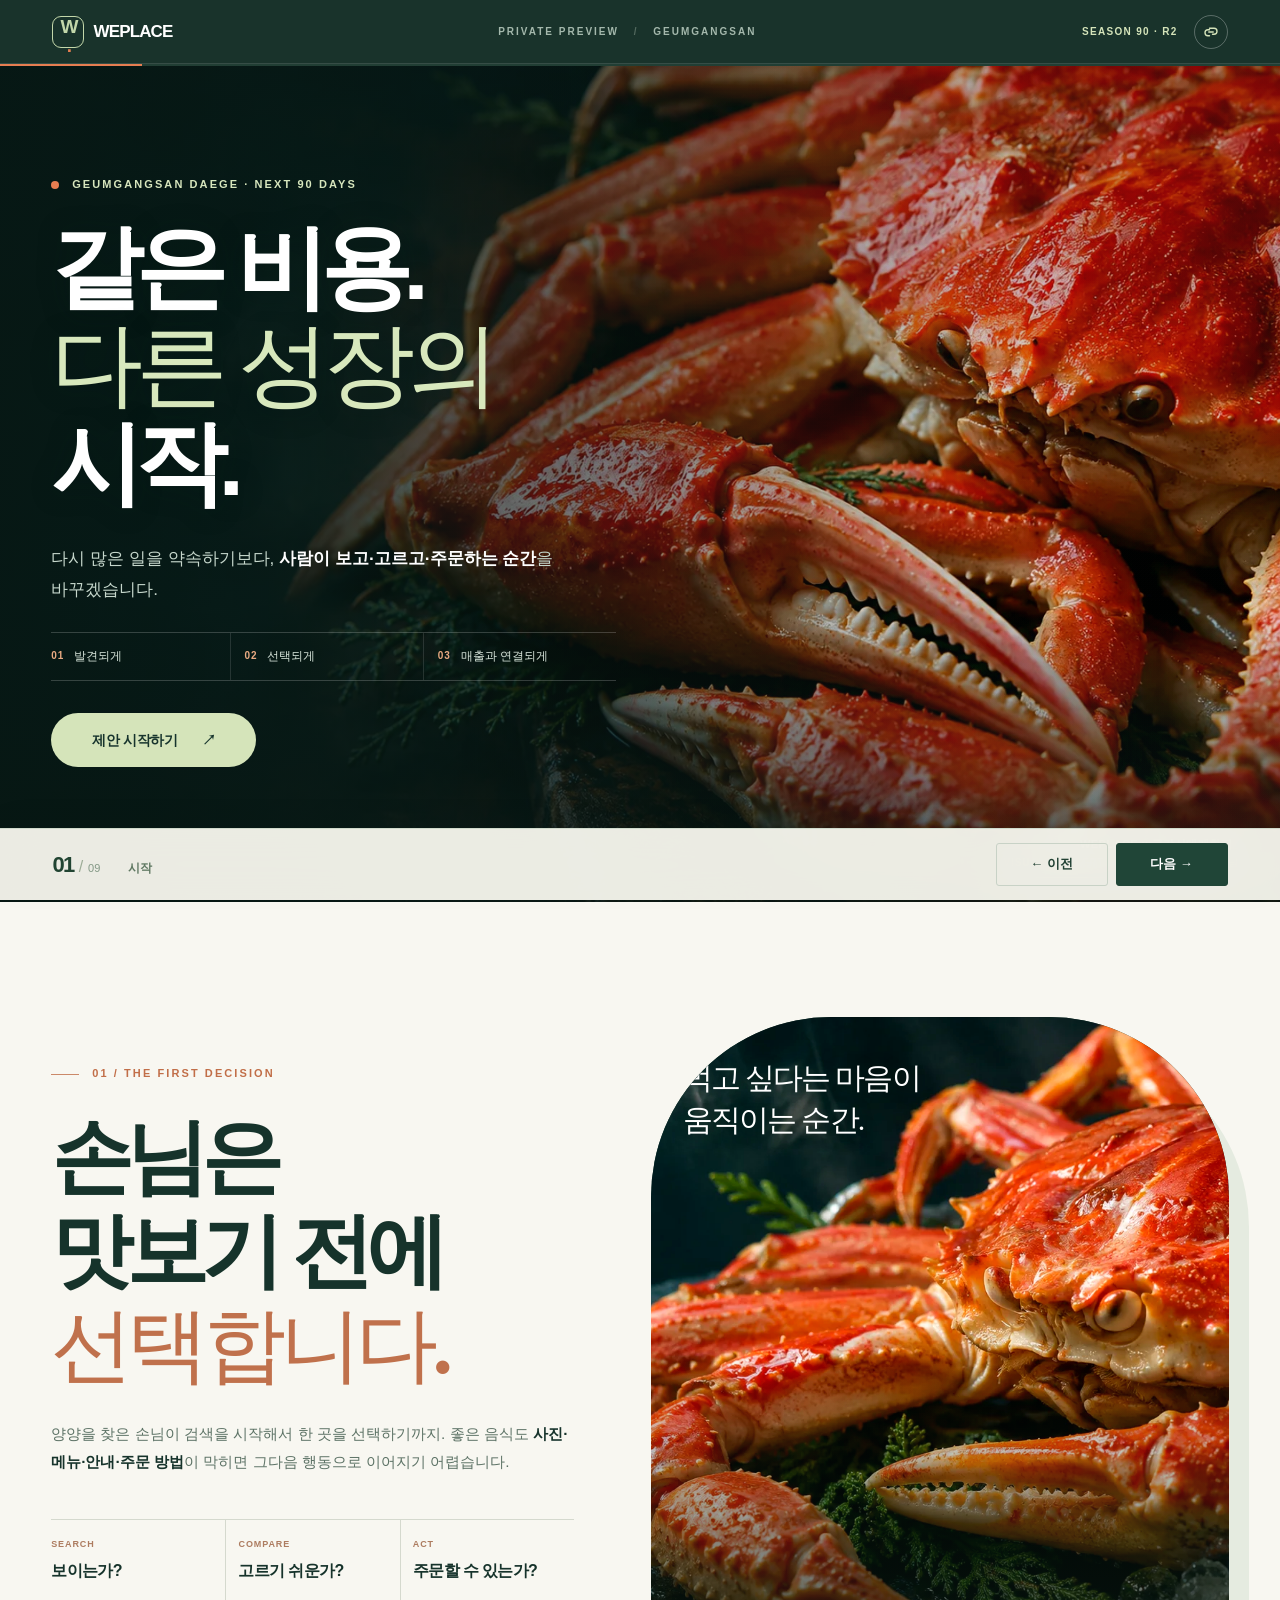
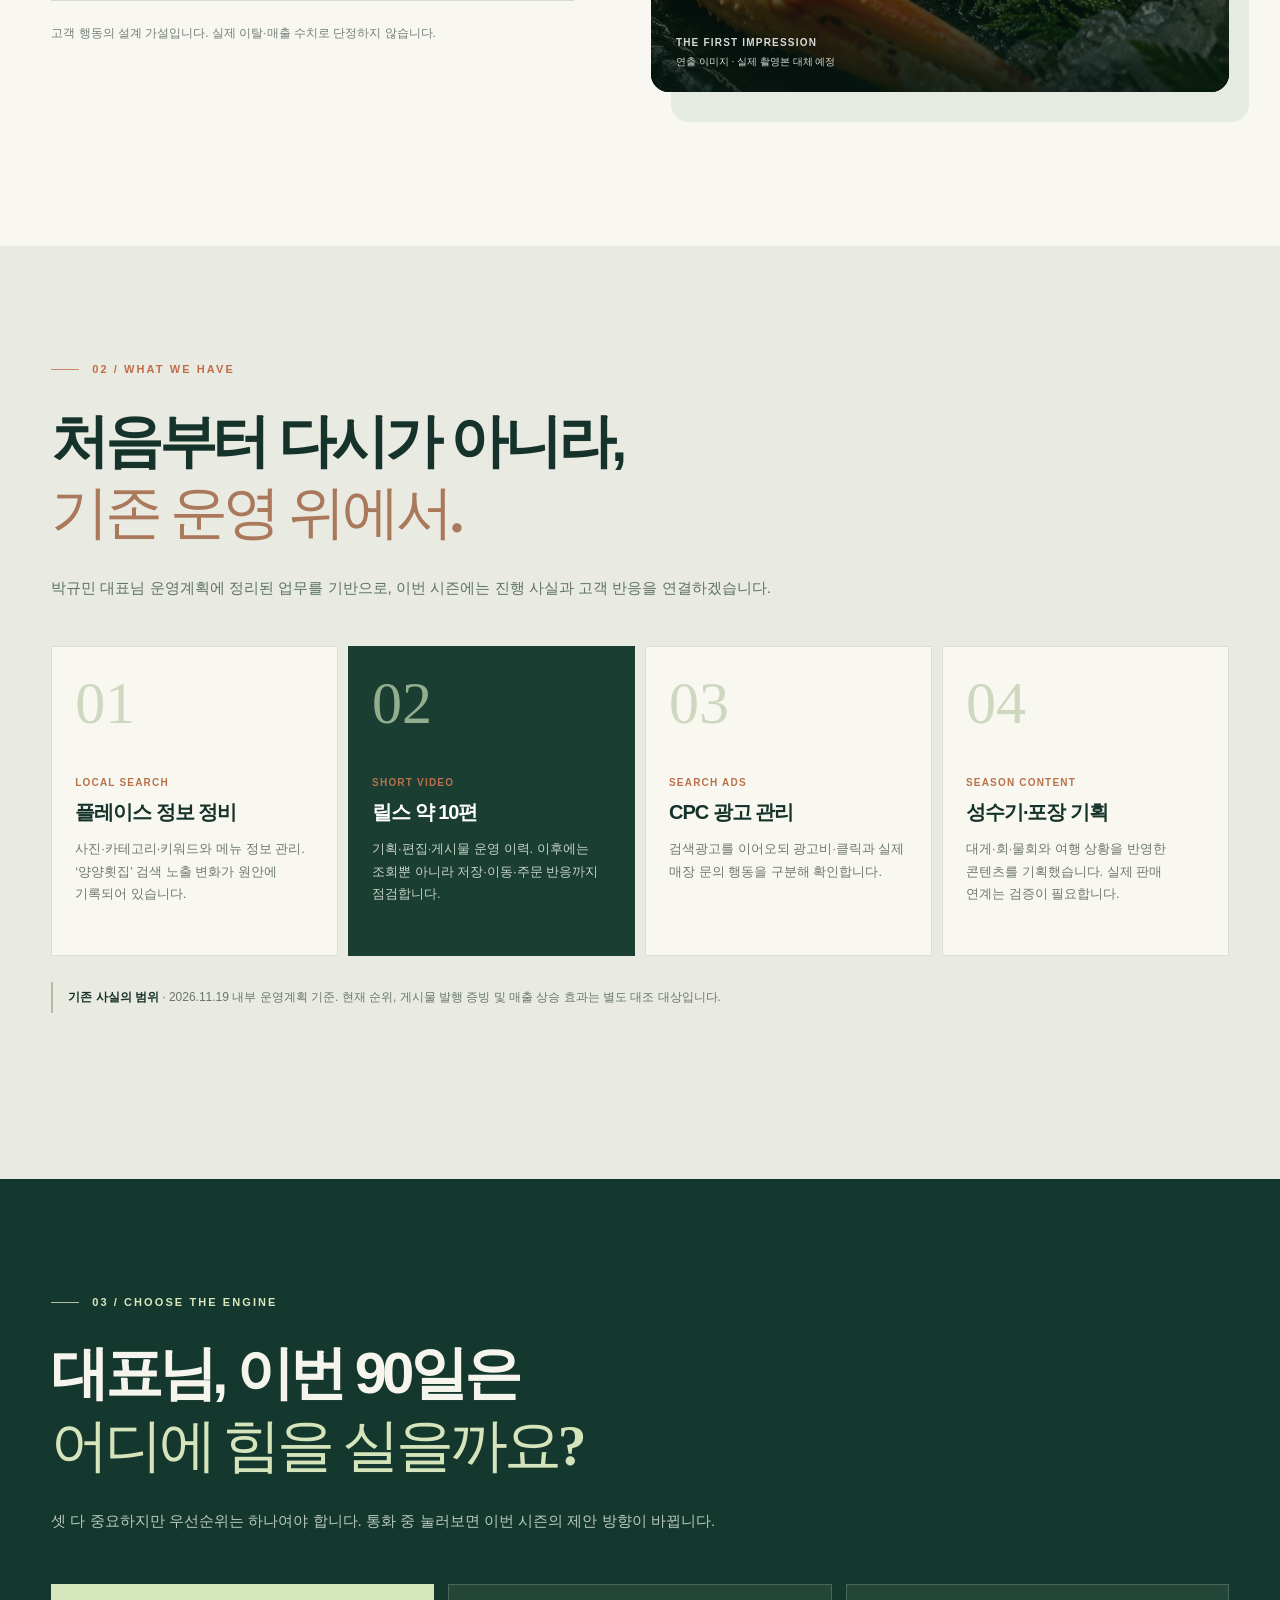
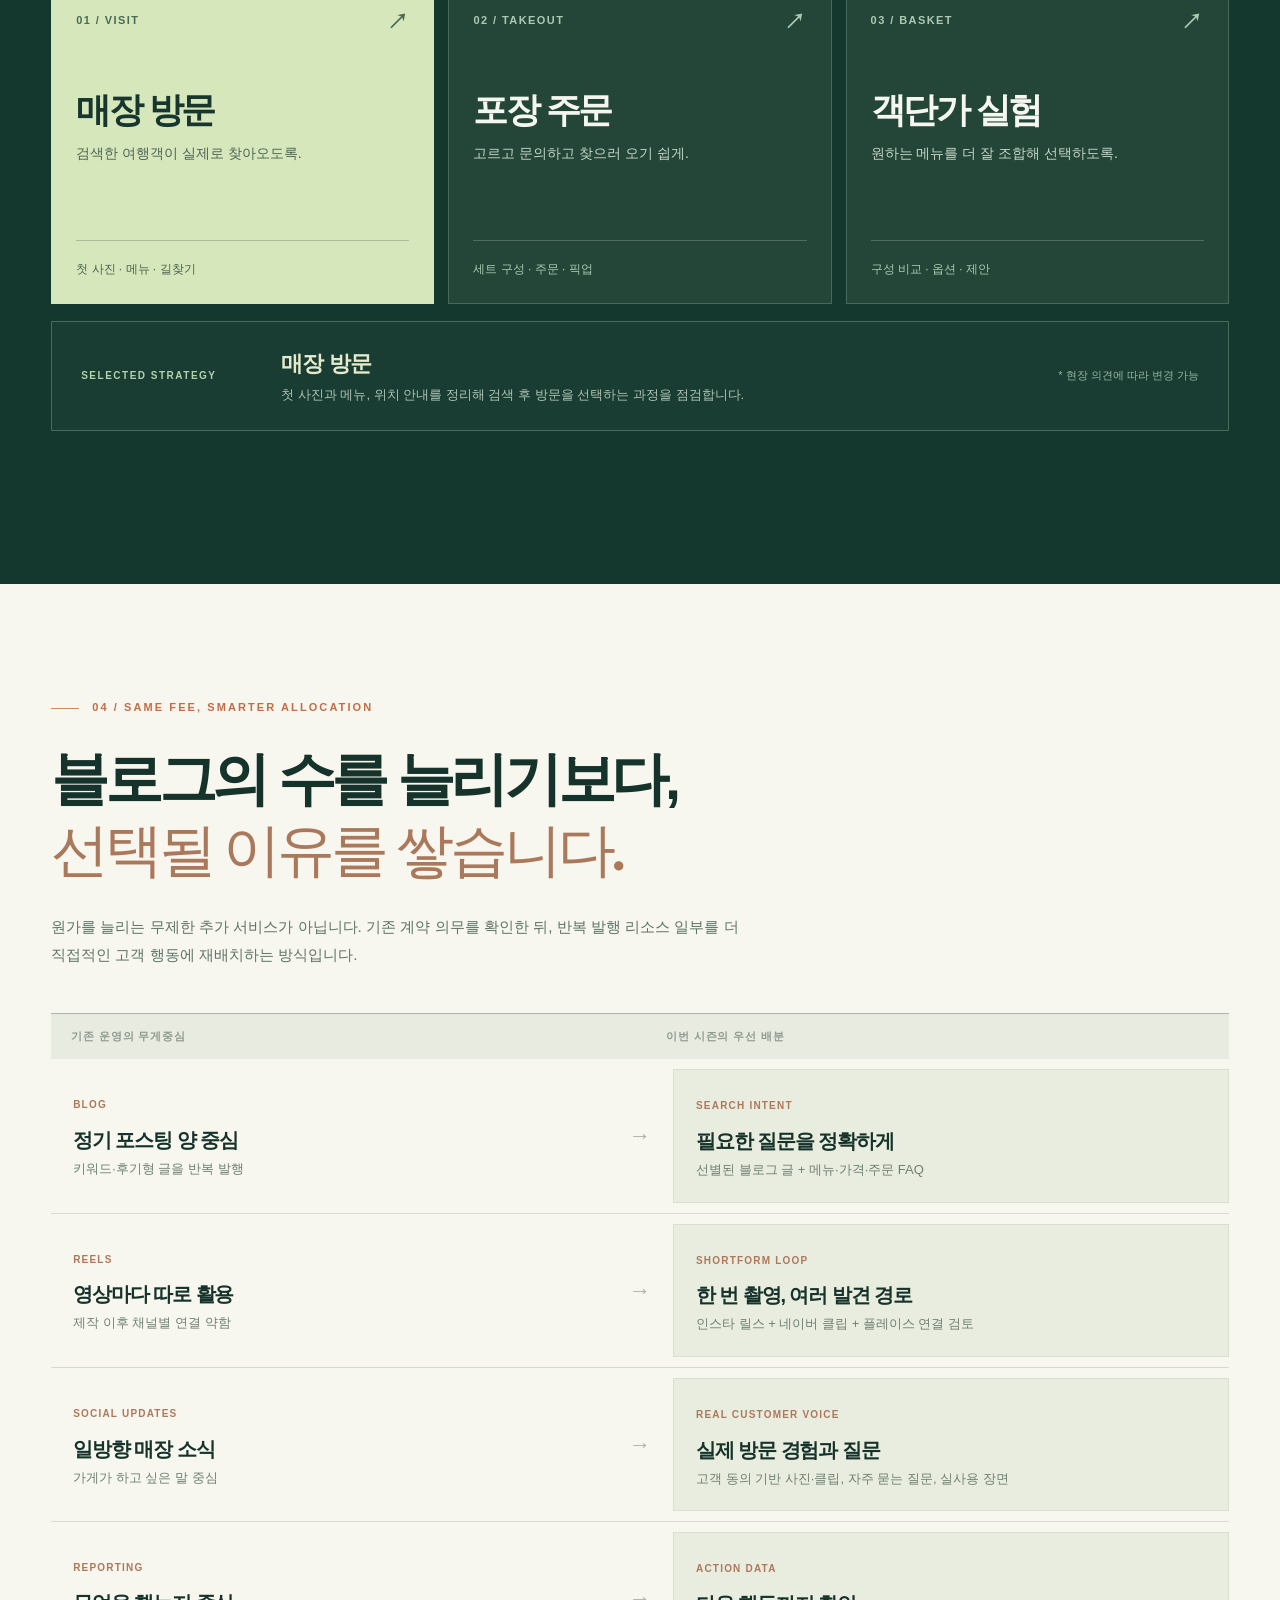
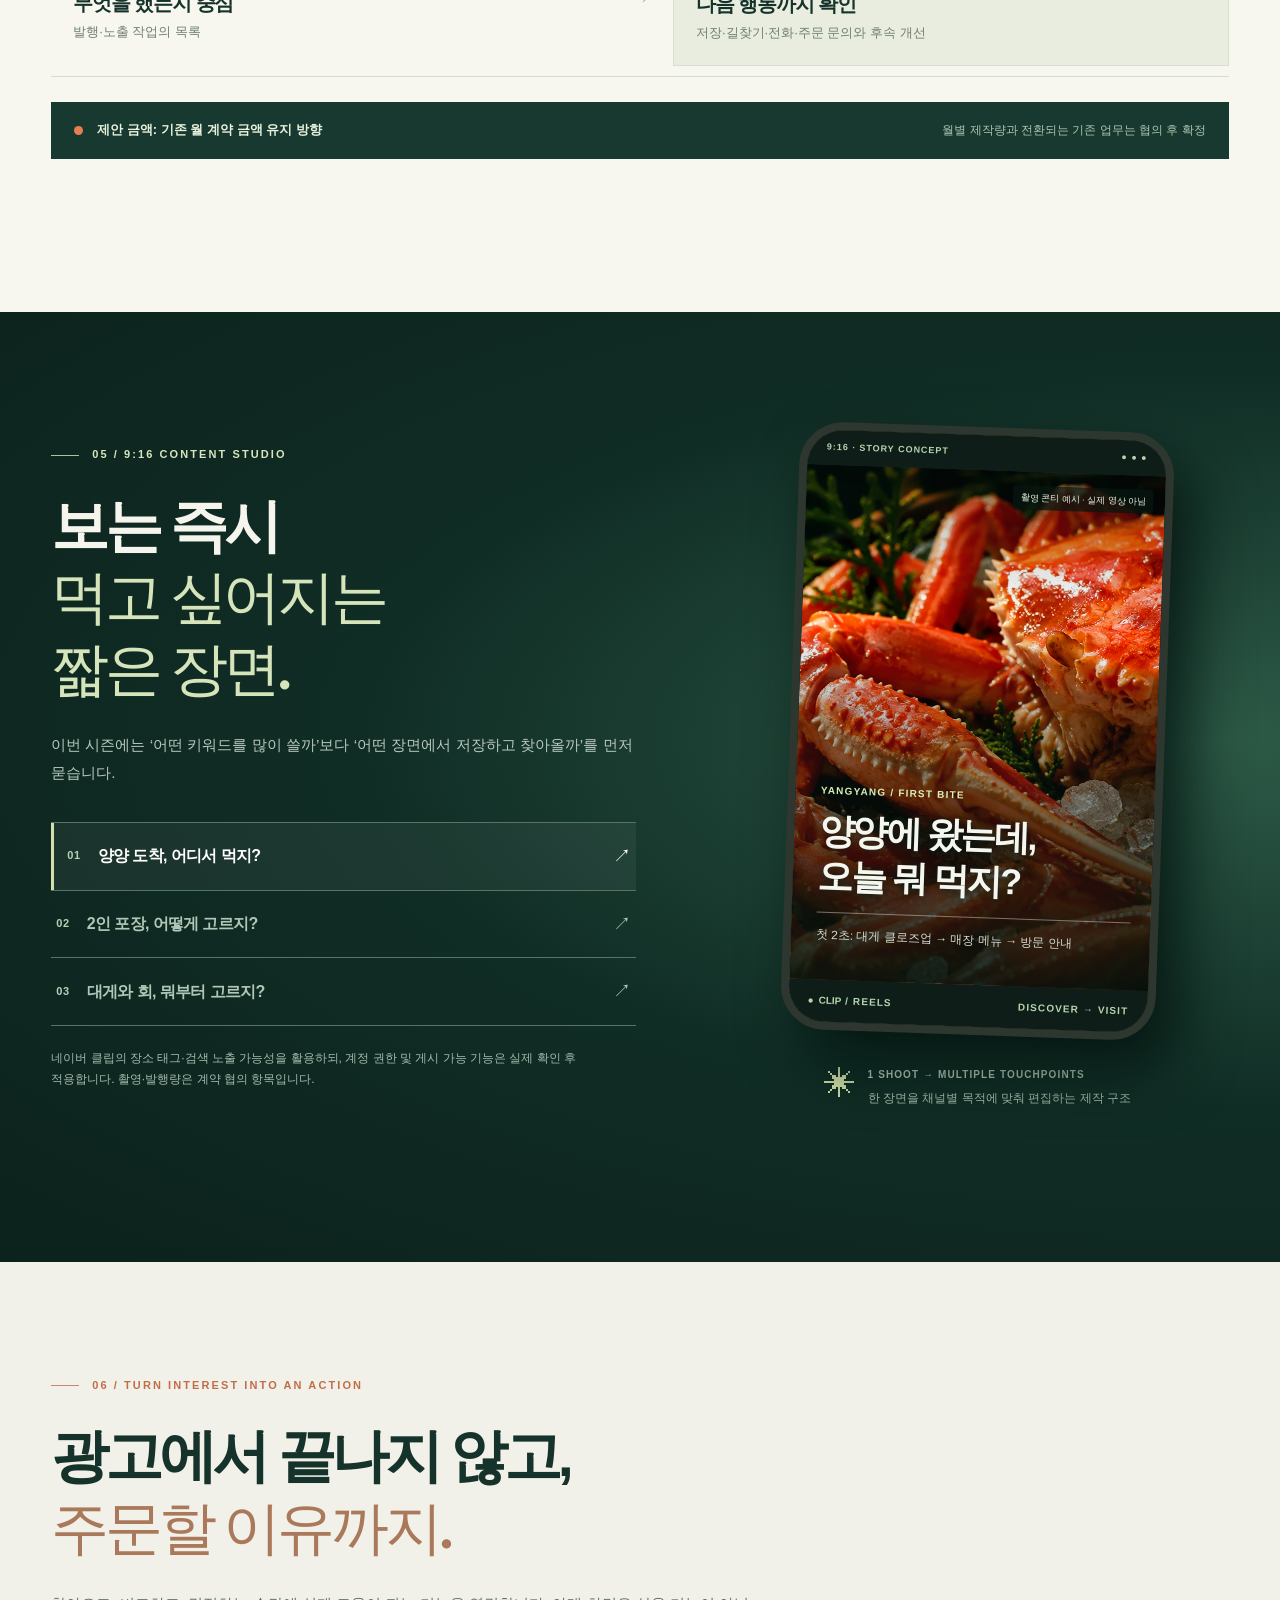
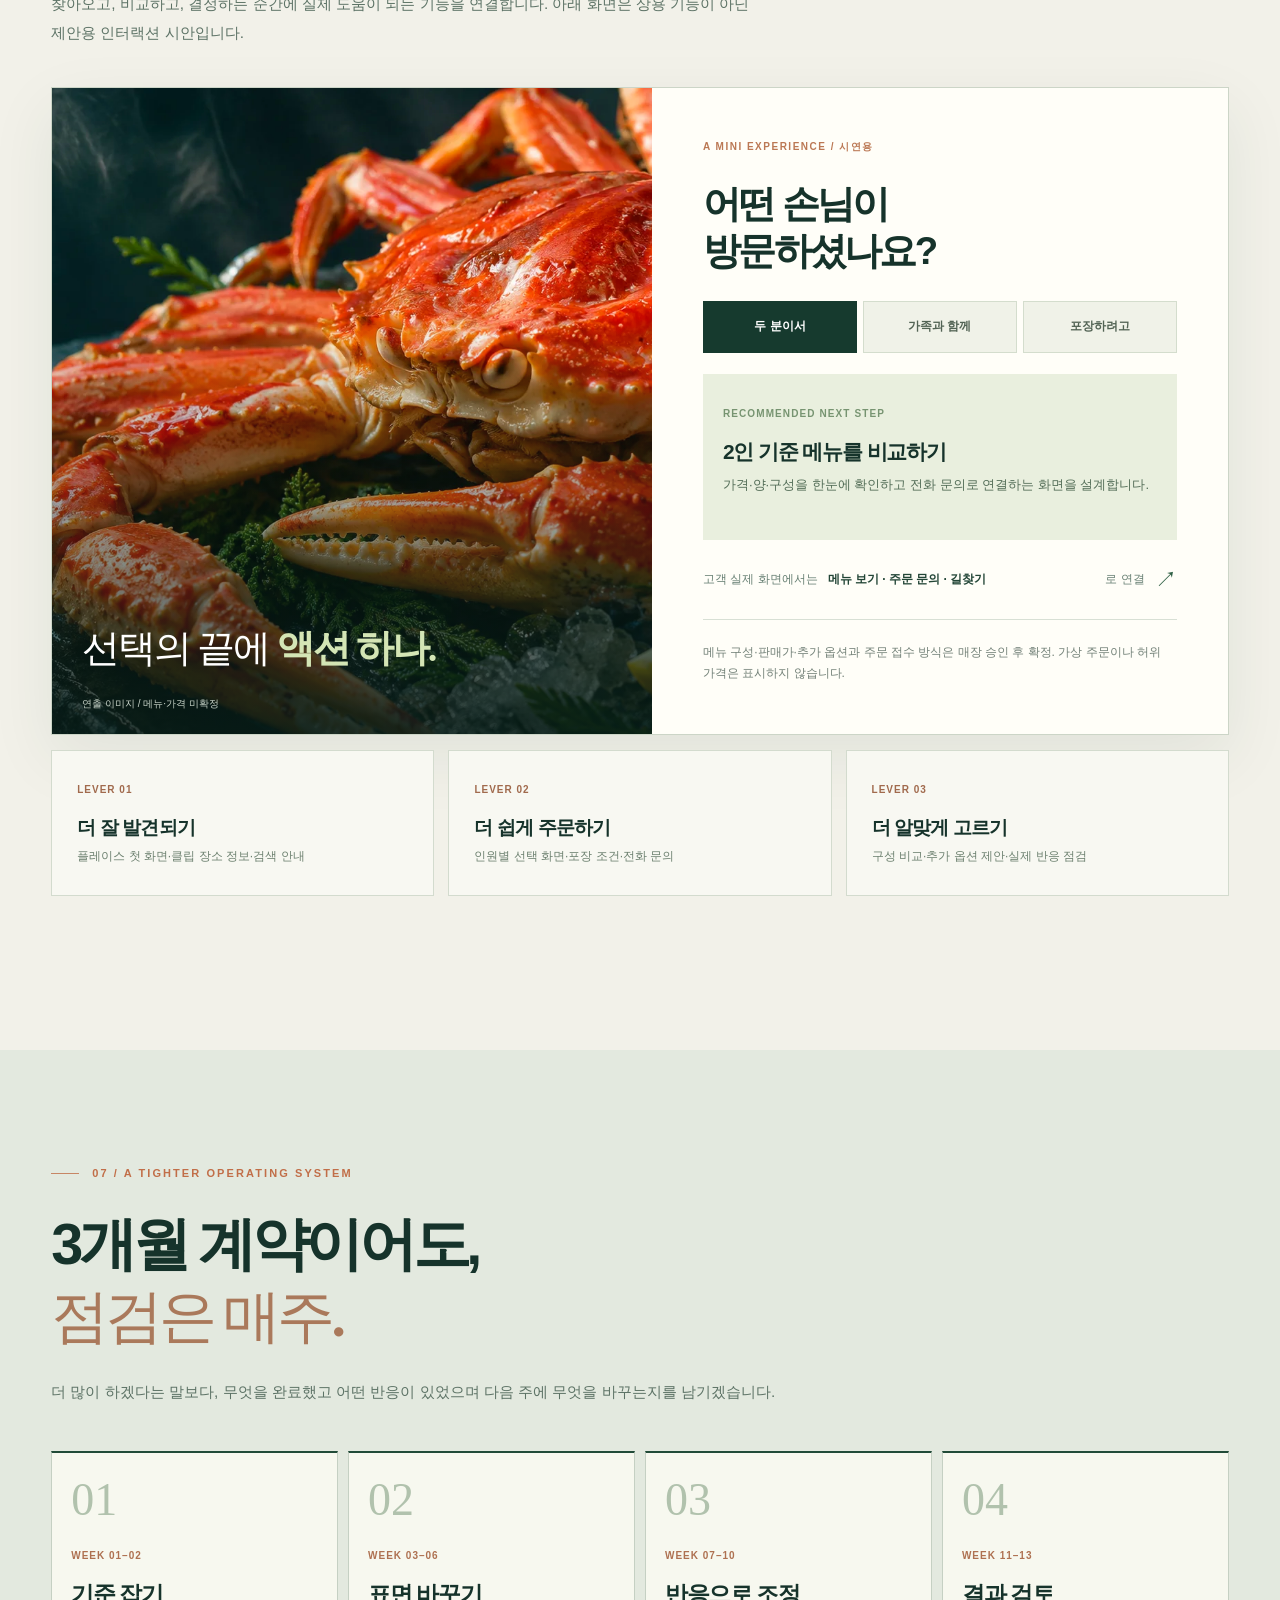
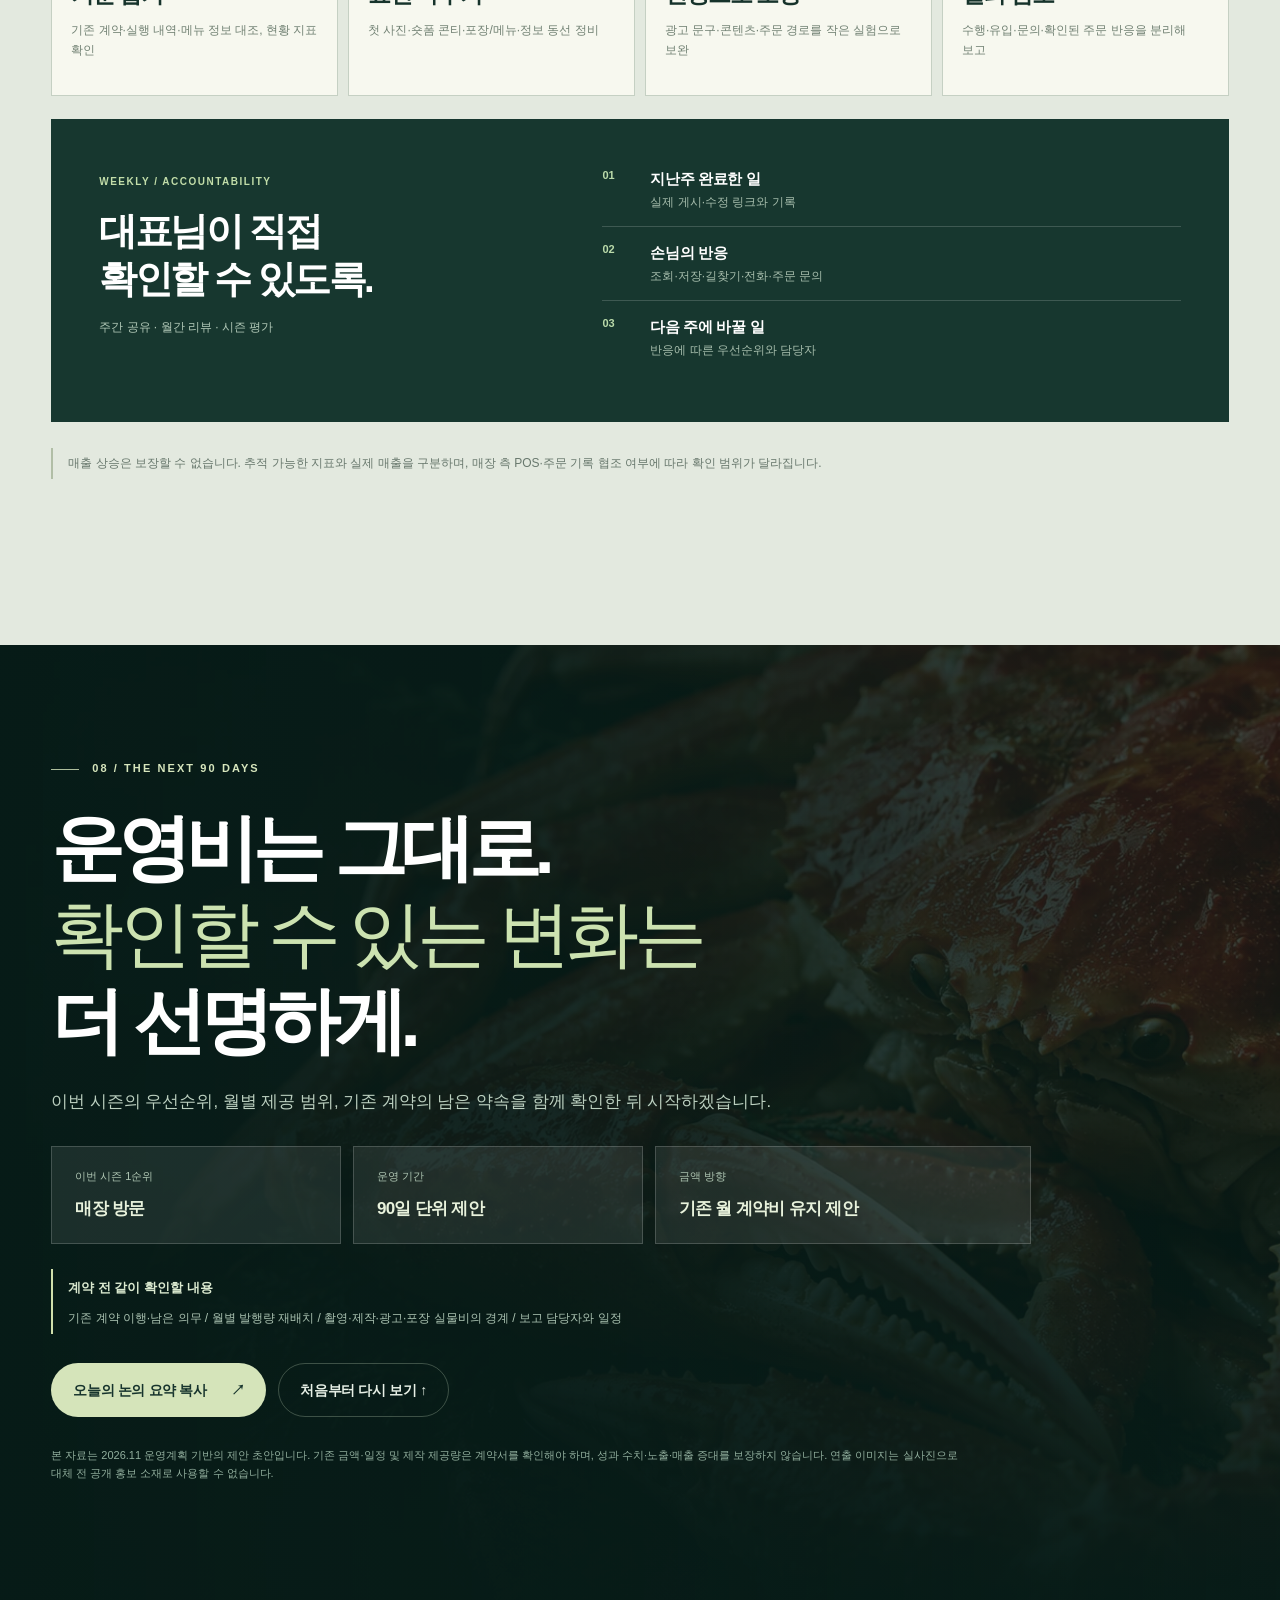
==== index.html @ 85a7d613 "Add files via upload" ====
<!doctype html>
<html lang="ko">
<head>
  <meta charset="utf-8">
  <meta name="viewport" content="width=device-width, initial-scale=1, viewport-fit=cover">
  <meta name="theme-color" content="#112b25">
  <meta name="description" content="금강산대게횟집 × WEPLACE. 같은 운영비 안에서 숏폼·검색·메뉴 선택 경험을 재설계하는 90일 시즌 운영 제안.">
  <meta name="robots" content="noindex,nofollow,noarchive">
  <title>금강산대게횟집 × WEPLACE — SEASON 90 R2</title>
  <link rel="icon" type="image/svg+xml" href="favicon.svg">
  <link rel="preload" as="image" href="assets/images/hero-crab.webp">
  <link rel="stylesheet" href="assets/style.css">
  <script src="assets/app.js" defer></script>
</head>
<body>
<a class="skip-link" href="#intro">본문 바로가기</a>
<header class="topbar">
  <a class="logo" href="#intro" aria-label="위플레이스 제안서 시작으로"><span class="logo-symbol">W<span class="logo-dot">.</span></span><span>WEPLACE</span></a>
  <span class="topbar-center">PRIVATE PREVIEW <span class="topbar-divider">/</span> GEUMGANGSAN</span>
  <div class="topbar-right"><span class="top-tag">SEASON 90 · R2</span><button type="button" id="copyShare" class="top-icon" aria-label="이 페이지 주소 복사" title="현재 페이지 주소 복사"><svg viewBox="0 0 24 24" aria-hidden="true"><path d="M9 12h6M10 7h6a4 4 0 0 1 0 8h-2M10 17H8a4 4 0 0 1 0-8h2"/></svg></button></div>
</header>
<div class="top-progress" aria-hidden="true"><span id="topProgress"></span></div>
<main id="story">
  <!-- 01 / INTRO -->
  <section class="chapter chapter-hero" id="intro" data-chapter data-label="시작">
    <div class="hero-media"><img src="assets/images/hero-crab.webp" alt="붉은 대게의 집게와 다리를 극적으로 표현한 제안용 연출 이미지" width="1672" height="941" fetchpriority="high"><span class="hero-media-label">VISUAL CONCEPT · 실제 매장 음식 사진 아님</span></div>
    <div class="hero-shade"></div>
    <div class="hero-content">
      <div class="index-line index-line-light"><span class="index-disc"></span> GEUMGANGSAN DAEGE · NEXT 90 DAYS</div>
      <h1>같은 비용.<br><em>다른 성장의</em><br>시작.</h1>
      <p class="hero-description">다시 많은 일을 약속하기보다, <strong>사람이 보고·고르고·주문하는 순간</strong>을 바꾸겠습니다.</p>
      <div class="hero-rail"><div><b>01</b><span>발견되게</span></div><div><b>02</b><span>선택되게</span></div><div><b>03</b><span>매출과 연결되게</span></div></div>
      <button type="button" data-next class="button button-sage">제안 시작하기 <span aria-hidden="true">↗</span></button>
    </div>
    <div class="hero-side">WEPLACE × 금강산대게횟집 <span>2026 · RENEWAL PROPOSAL</span></div>
  </section>

  <!-- 02 / WHY -->
  <section class="chapter chapter-problem" id="moment" data-chapter data-label="고객의 순간">
    <div class="section-limit split-visual">
      <div class="split-copy">
        <div class="index-line">01 / THE FIRST DECISION</div>
        <h2 class="xl-title">손님은<br>맛보기 전에<br><em>선택합니다.</em></h2>
        <p class="section-description">양양을 찾은 손님이 검색을 시작해서 한 곳을 선택하기까지. 좋은 음식도 <b>사진·메뉴·안내·주문 방법</b>이 막히면 그다음 행동으로 이어지기 어렵습니다.</p>
        <div class="decision-rail" role="list"><div role="listitem"><span>SEARCH</span><b>보이는가?</b></div><div role="listitem"><span>COMPARE</span><b>고르기 쉬운가?</b></div><div role="listitem"><span>ACT</span><b>주문할 수 있는가?</b></div></div>
        <p class="fine-print">고객 행동의 설계 가설입니다. 실제 이탈·매출 수치로 단정하지 않습니다.</p>
      </div>
      <figure class="framed-photo tall-photo"><img src="assets/images/crab-detail.webp" alt="대게의 표면 질감과 집게가 강조된 콘셉트 사진" loading="lazy" width="1672" height="941"><figcaption>THE FIRST IMPRESSION <span>연출 이미지 · 실제 촬영본 대체 예정</span></figcaption><span class="framed-stamp">먹고 싶다는 마음이<br>움직이는 순간.</span></figure>
    </div>
  </section>

  <!-- 03 / FOUNDATION -->
  <section class="chapter chapter-record" id="basis" data-chapter data-label="기존 운영">
    <div class="section-limit">
      <div class="index-line">02 / WHAT WE HAVE</div>
      <h2 class="section-title">처음부터 다시가 아니라,<br><em>기존 운영 위에서.</em></h2>
      <p class="section-description max-730">박규민 대표님 운영계획에 정리된 업무를 기반으로, 이번 시즌에는 진행 사실과 고객 반응을 연결하겠습니다.</p>
      <div class="record-grid">
        <article class="record-card"><span class="record-no">01</span><span class="record-kicker">LOCAL SEARCH</span><h3>플레이스 정보 정비</h3><p>사진·카테고리·키워드와 메뉴 정보 관리. ‘양양횟집’ 검색 노출 변화가 원안에 기록되어 있습니다.</p></article>
        <article class="record-card"><span class="record-no">02</span><span class="record-kicker">SHORT VIDEO</span><h3>릴스 약 10편</h3><p>기획·편집·게시물 운영 이력. 이후에는 조회뿐 아니라 저장·이동·주문 반응까지 점검합니다.</p></article>
        <article class="record-card"><span class="record-no">03</span><span class="record-kicker">SEARCH ADS</span><h3>CPC 광고 관리</h3><p>검색광고를 이어오되 광고비·클릭과 실제 매장 문의 행동을 구분해 확인합니다.</p></article>
        <article class="record-card"><span class="record-no">04</span><span class="record-kicker">SEASON CONTENT</span><h3>성수기·포장 기획</h3><p>대게·회·물회와 여행 상황을 반영한 콘텐츠를 기획했습니다. 실제 판매 연계는 검증이 필요합니다.</p></article>
      </div>
      <p class="source-note"><b>기존 사실의 범위</b> · 2026.11.19 내부 운영계획 기준. 현재 순위, 게시물 발행 증빙 및 매출 상승 효과는 별도 대조 대상입니다.</p>
    </div>
  </section>

  <!-- 04 / GOAL -->
  <section class="chapter chapter-goal" id="choice" data-chapter data-label="우선순위">
    <div class="section-limit">
      <div class="index-line index-line-light">03 / CHOOSE THE ENGINE</div>
      <h2 class="section-title light">대표님, 이번 90일은<br><em>어디에 힘을 실을까요?</em></h2>
      <p class="section-description muted-light">셋 다 중요하지만 우선순위는 하나여야 합니다. 통화 중 눌러보면 이번 시즌의 제안 방향이 바뀝니다.</p>
      <div class="goal-grid" role="group" aria-label="이번 시즌 우선 목표">
        <button class="goal-card is-selected" type="button" data-goal="visit" aria-pressed="true"><span class="goal-head"><span>01 / VISIT</span><span class="goal-check">↗</span></span><strong>매장 방문</strong><small>검색한 여행객이 실제로 찾아오도록.</small><span class="goal-bottom">첫 사진 · 메뉴 · 길찾기</span></button>
        <button class="goal-card" type="button" data-goal="takeout" aria-pressed="false"><span class="goal-head"><span>02 / TAKEOUT</span><span class="goal-check">↗</span></span><strong>포장 주문</strong><small>고르고 문의하고 찾으러 오기 쉽게.</small><span class="goal-bottom">세트 구성 · 주문 · 픽업</span></button>
        <button class="goal-card" type="button" data-goal="basket" aria-pressed="false"><span class="goal-head"><span>03 / BASKET</span><span class="goal-check">↗</span></span><strong>객단가 실험</strong><small>원하는 메뉴를 더 잘 조합해 선택하도록.</small><span class="goal-bottom">구성 비교 · 옵션 · 제안</span></button>
      </div>
      <div class="choice-output" aria-live="polite"><span class="choice-output-label">SELECTED STRATEGY</span><div><strong id="goalName">매장 방문</strong><p id="goalDesc">첫 사진과 메뉴, 위치 안내를 정리해 검색 후 방문을 선택하는 과정을 점검합니다.</p></div><span class="choice-asterisk">* 현장 의견에 따라 변경 가능</span></div>
    </div>
  </section>

  <!-- 05 / PIVOT -->
  <section class="chapter chapter-shift" id="shift" data-chapter data-label="운영 재배치">
    <div class="section-limit">
      <div class="index-line">04 / SAME FEE, SMARTER ALLOCATION</div>
      <h2 class="section-title">블로그의 수를 늘리기보다,<br><em>선택될 이유를 쌓습니다.</em></h2>
      <p class="section-description max-730">원가를 늘리는 무제한 추가 서비스가 아닙니다. 기존 계약 의무를 확인한 뒤, 반복 발행 리소스 일부를 더 직접적인 고객 행동에 재배치하는 방식입니다.</p>
      <div class="shift-board">
        <div class="shift-heading"><span>기존 운영의 무게중심</span><span>이번 시즌의 우선 배분</span></div>
        <div class="shift-row"><div><span class="shift-tag">BLOG</span><h3>정기 포스팅 양 중심</h3><p>키워드·후기형 글을 반복 발행</p></div><span class="shift-arrow" aria-hidden="true">→</span><div class="shift-target"><span class="shift-tag">SEARCH INTENT</span><h3>필요한 질문을 정확하게</h3><p>선별된 블로그 글 + 메뉴·가격·주문 FAQ</p></div></div>
        <div class="shift-row"><div><span class="shift-tag">REELS</span><h3>영상마다 따로 활용</h3><p>제작 이후 채널별 연결 약함</p></div><span class="shift-arrow" aria-hidden="true">→</span><div class="shift-target"><span class="shift-tag">SHORTFORM LOOP</span><h3>한 번 촬영, 여러 발견 경로</h3><p>인스타 릴스 + 네이버 클립 + 플레이스 연결 검토</p></div></div>
        <div class="shift-row"><div><span class="shift-tag">SOCIAL UPDATES</span><h3>일방향 매장 소식</h3><p>가게가 하고 싶은 말 중심</p></div><span class="shift-arrow" aria-hidden="true">→</span><div class="shift-target"><span class="shift-tag">REAL CUSTOMER VOICE</span><h3>실제 방문 경험과 질문</h3><p>고객 동의 기반 사진·클립, 자주 묻는 질문, 실사용 장면</p></div></div>
        <div class="shift-row"><div><span class="shift-tag">REPORTING</span><h3>무엇을 했는지 중심</h3><p>발행·노출 작업의 목록</p></div><span class="shift-arrow" aria-hidden="true">→</span><div class="shift-target"><span class="shift-tag">ACTION DATA</span><h3>다음 행동까지 확인</h3><p>저장·길찾기·전화·주문 문의와 후속 개선</p></div></div>
      </div>
      <div class="shift-bottom"><span class="mini-bullet"></span> <b>제안 금액: 기존 월 계약 금액 유지 방향</b><span>월별 제작량과 전환되는 기존 업무는 협의 후 확정</span></div>
    </div>
  </section>

  <!-- 06 / CLIP SHOWROOM -->
  <section class="chapter chapter-studio" id="shortform" data-chapter data-label="숏폼 시안">
    <div class="section-limit studio-grid">
      <div class="studio-copy">
        <div class="index-line index-line-light">05 / 9:16 CONTENT STUDIO</div>
        <h2 class="section-title light">보는 즉시<br><em>먹고 싶어지는<br>짧은 장면.</em></h2>
        <p class="section-description muted-light">이번 시즌에는 ‘어떤 키워드를 많이 쓸까’보다 ‘어떤 장면에서 저장하고 찾아올까’를 먼저 묻습니다.</p>
        <div class="story-select" role="group" aria-label="숏폼 콘텐츠 콘셉트 선택">
          <button type="button" class="story-button active" data-story="arrival" aria-pressed="true"><b>01</b><span>양양 도착, 어디서 먹지?</span><span aria-hidden="true">↗</span></button>
          <button type="button" class="story-button" data-story="takeout" aria-pressed="false"><b>02</b><span>2인 포장, 어떻게 고르지?</span><span aria-hidden="true">↗</span></button>
          <button type="button" class="story-button" data-story="menu" aria-pressed="false"><b>03</b><span>대게와 회, 뭐부터 고르지?</span><span aria-hidden="true">↗</span></button>
        </div>
        <p class="fine-print light-fine">네이버 클립의 장소 태그·검색 노출 가능성을 활용하되, 계정 권한 및 게시 가능 기능은 실제 확인 후 적용합니다. 촬영·발행량은 계약 협의 항목입니다.</p>
      </div>
      <div class="phone-showcase">
        <div class="phone"><div class="phone-top"><span>9:16 · STORY CONCEPT</span><span>● ● ●</span></div><div class="phone-screen"><img src="assets/images/seafood-selection.webp" alt="대게 요리를 연출한 영상 콘티용 이미지" loading="lazy" width="1672" height="941"><span class="phone-grain"></span><span class="phone-kind">촬영 콘티 예시 · 실제 영상 아님</span><div class="phone-copy"><span id="storyTag">YANGYANG / FIRST BITE</span><h3 id="storyTitle">양양에 왔는데,<br>오늘 뭐 먹지?</h3><p id="storyBody">첫 2초: 대게 클로즈업 → 매장 메뉴 → 방문 안내</p></div></div><div class="phone-actions"><span>● <b>CLIP</b> / REELS</span><span>DISCOVER → VISIT</span></div></div>
        <div class="phone-note"><span class="star-outline">✳</span><div><b>1 SHOOT → MULTIPLE TOUCHPOINTS</b><p>한 장면을 채널별 목적에 맞춰 편집하는 제작 구조</p></div></div>
      </div>
    </div>
  </section>

  <!-- 07 / REVENUE MOMENTS -->
  <section class="chapter chapter-revenue" id="revenue" data-chapter data-label="매출 연결">
    <div class="section-limit">
      <div class="index-line">06 / TURN INTEREST INTO AN ACTION</div>
      <h2 class="section-title">광고에서 끝나지 않고,<br><em>주문할 이유까지.</em></h2>
      <p class="section-description max-730">찾아오고, 비교하고, 결정하는 순간에 실제 도움이 되는 기능을 연결합니다. 아래 화면은 상용 기능이 아닌 제안용 인터랙션 시안입니다.</p>
      <div class="revenue-layout">
        <div class="revenue-photo"><img src="assets/images/crab-detail.webp" alt="대게 요리 이미지 위에 주문 시나리오를 구성한 제안용 시각 자료" loading="lazy" width="1672" height="941"><span>선택의 끝에 <b>액션 하나.</b></span><small>연출 이미지 / 메뉴·가격 미확정</small></div>
        <div class="revenue-demo"><div class="mini-upper">A MINI EXPERIENCE / 시연용</div><h3>어떤 손님이<br>방문하셨나요?</h3><div class="guest-buttons" role="group" aria-label="방문 유형 선택"><button type="button" data-guest="two" class="guest-button active" aria-pressed="true">두 분이서</button><button type="button" data-guest="family" class="guest-button" aria-pressed="false">가족과 함께</button><button type="button" data-guest="pack" class="guest-button" aria-pressed="false">포장하려고</button></div><div class="demo-result" aria-live="polite"><span>RECOMMENDED NEXT STEP</span><h4 id="guestTitle">2인 기준 메뉴를 비교하기</h4><p id="guestDesc">가격·양·구성을 한눈에 확인하고 전화 문의로 연결하는 화면을 설계합니다.</p></div><div class="demo-cta">고객 실제 화면에서는 <strong>메뉴 보기 · 주문 문의 · 길찾기</strong>로 연결 <span>↗</span></div><p class="fine-print">메뉴 구성·판매가·추가 옵션과 주문 접수 방식은 매장 승인 후 확정. 가상 주문이나 허위 가격은 표시하지 않습니다.</p></div>
      </div>
      <div class="revenue-steps"><div><span>LEVER 01</span><b>더 잘 발견되기</b><small>플레이스 첫 화면·클립 장소 정보·검색 안내</small></div><div><span>LEVER 02</span><b>더 쉽게 주문하기</b><small>인원별 선택 화면·포장 조건·전화 문의</small></div><div><span>LEVER 03</span><b>더 알맞게 고르기</b><small>구성 비교·추가 옵션 제안·실제 반응 점검</small></div></div>
    </div>
  </section>

  <!-- 08 / OPERATIONS -->
  <section class="chapter chapter-operations" id="operation" data-chapter data-label="90일 운영">
    <div class="section-limit">
      <div class="index-line">07 / A TIGHTER OPERATING SYSTEM</div>
      <h2 class="section-title">3개월 계약이어도,<br><em>점검은 매주.</em></h2>
      <p class="section-description max-730">더 많이 하겠다는 말보다, 무엇을 완료했고 어떤 반응이 있었으며 다음 주에 무엇을 바꾸는지를 남기겠습니다.</p>
      <div class="timeline">
        <article><span class="timeline-count">01</span><span class="timeline-week">WEEK 01–02</span><h3>기준 잡기</h3><p>기존 계약·실행 내역·메뉴 정보 대조, 현황 지표 확인</p></article>
        <article><span class="timeline-count">02</span><span class="timeline-week">WEEK 03–06</span><h3>표면 바꾸기</h3><p>첫 사진·숏폼 콘티·포장/메뉴·정보 동선 정비</p></article>
        <article><span class="timeline-count">03</span><span class="timeline-week">WEEK 07–10</span><h3>반응으로 조정</h3><p>광고 문구·콘텐츠·주문 경로를 작은 실험으로 보완</p></article>
        <article><span class="timeline-count">04</span><span class="timeline-week">WEEK 11–13</span><h3>결과 검토</h3><p>수행·유입·문의·확인된 주문 반응을 분리해 보고</p></article>
      </div>
      <div class="report-sheet"><div class="report-left"><span>WEEKLY / ACCOUNTABILITY</span><h3>대표님이 직접<br>확인할 수 있도록.</h3><p>주간 공유 · 월간 리뷰 · 시즌 평가</p></div><div class="report-right"><div><span>01</span><b>지난주 완료한 일</b><small>실제 게시·수정 링크와 기록</small></div><div><span>02</span><b>손님의 반응</b><small>조회·저장·길찾기·전화·주문 문의</small></div><div><span>03</span><b>다음 주에 바꿀 일</b><small>반응에 따른 우선순위와 담당자</small></div></div></div>
      <p class="source-note">매출 상승은 보장할 수 없습니다. 추적 가능한 지표와 실제 매출을 구분하며, 매장 측 POS·주문 기록 협조 여부에 따라 확인 범위가 달라집니다.</p>
    </div>
  </section>

  <!-- 09 / CLOSE -->
  <section class="chapter chapter-final" id="next" data-chapter data-label="다음 결정">
    <div class="final-photo"><img src="assets/images/hero-crab.webp" alt="대게 클로즈업이 배경에 보이는 시즌 제안 마무리 화면" loading="lazy" width="1672" height="941"></div><div class="final-shade"></div>
    <div class="section-limit final-content">
      <div class="index-line index-line-light">08 / THE NEXT 90 DAYS</div>
      <h2>운영비는 그대로.<br><em>확인할 수 있는 변화는</em><br>더 선명하게.</h2>
      <p>이번 시즌의 우선순위, 월별 제공 범위, 기존 계약의 남은 약속을 함께 확인한 뒤 시작하겠습니다.</p>
      <div class="closing-summary"><div><span>이번 시즌 1순위</span><b id="finalGoal">매장 방문</b></div><div><span>운영 기간</span><b>90일 단위 제안</b></div><div><span>금액 방향</span><b>기존 월 계약비 유지 제안</b></div></div>
      <div class="closing-check"><b>계약 전 같이 확인할 내용</b><p>기존 계약 이행·남은 의무 / 월별 발행량 재배치 / 촬영·제작·광고·포장 실물비의 경계 / 보고 담당자와 일정</p></div>
      <div class="closing-actions"><button type="button" class="button button-sage" id="copySummary">오늘의 논의 요약 복사 <span aria-hidden="true">↗</span></button><a href="#intro" class="button button-clear">처음부터 다시 보기 ↑</a></div>
      <p class="final-disclaimer">본 자료는 2026.11 운영계획 기반의 제안 초안입니다. 기존 금액·일정 및 제작 제공량은 계약서를 확인해야 하며, 성과 수치·노출·매출 증대를 보장하지 않습니다. 연출 이미지는 실사진으로 대체 전 공개 홍보 소재로 사용할 수 없습니다.</p>
    </div>
  </section>
</main>
<nav class="bottom-dock" aria-label="제안 페이지 탐색"><div class="dock-current"><span id="currentNumber">01</span><span class="dock-separator">/</span><span class="dock-total">09</span><span class="dock-label" id="chapterLabel">시작</span></div><div class="dock-buttons"><button type="button" id="prevBtn" aria-label="이전 장면">← <span>이전</span></button><button type="button" id="nextBtn">다음 <span aria-hidden="true">→</span></button></div></nav>
<div class="toast" id="toast" role="status" aria-live="polite"></div>
</body>
</html>
---- assets/style.css ----
:root{--forest:#112b25;--deep:#071c18;--paper:#f4f1e8;--paper-2:#fbfaf5;--ink:#16332b;--muted:#62736a;--line:#d9dcd1;--sage:#d5e4ba;--lime:#d0dfab;--orange:#e77e51;--white:#fff;--header:64px;--dock:72px;--sans:'Pretendard Variable',Pretendard,'Noto Sans KR','Apple SD Gothic Neo','Malgun Gothic',sans-serif;--serif:'Noto Serif KR','Nanum Myeongjo',serif}
*,*::before,*::after{box-sizing:border-box}
html{scroll-behavior:smooth;scroll-padding-top:var(--header)}body{margin:0;background:var(--paper);color:var(--ink);font-family:var(--sans);font-size:16px;line-height:1.6;word-break:keep-all;-webkit-font-smoothing:antialiased;overflow-x:hidden}button,a{font:inherit}button{cursor:pointer}a{color:inherit;text-decoration:none}img{display:block;max-width:100%}figure{margin:0}button:focus-visible,a:focus-visible{outline:3px solid #e6ad71;outline-offset:4px}button:disabled{opacity:.38;cursor:default}
.skip-link{position:fixed;left:8px;top:-100px;z-index:100;background:#fff;padding:10px}.skip-link:focus{top:4px}
.topbar{height:var(--header);position:sticky;top:0;z-index:100;background:rgba(18,45,37,.97);backdrop-filter:blur(16px);color:#fff;display:flex;justify-content:space-between;align-items:center;padding:0 clamp(20px,4.1vw,70px);gap:16px;border-bottom:1px solid #ffffff20}.logo{display:flex;align-items:center;gap:9px;font-weight:850;font-size:17px;letter-spacing:-.05em}.logo-symbol{display:grid;place-items:center;width:32px;height:32px;border:1px solid #c3d7aa;color:#c3d7aa;border-radius:9px;font-size:19px;letter-spacing:-.1em;line-height:1}.logo-dot{color:var(--orange)}.topbar-center{font-size:10px;letter-spacing:.2em;color:#a4b8ac;font-weight:650}.topbar-divider{padding:0 10px;color:#546b60}.topbar-right{display:flex;align-items:center;gap:16px}.top-tag{color:var(--sage);font-size:10px;letter-spacing:.13em;font-weight:700}.top-icon{border:1px solid #ffffff47;border-radius:50%;background:transparent;width:34px;height:34px;display:grid;place-items:center;color:#d5e4ba}.top-icon svg{width:18px;height:18px;stroke:currentColor;fill:none;stroke-width:1.8;stroke-linecap:round;stroke-linejoin:round}.top-progress{height:2px;background:#213e34;position:sticky;top:var(--header);z-index:100}.top-progress span{width:11.1%;height:100%;background:var(--orange);display:block;transition:width .3s ease}
.chapter{scroll-margin-top:calc(var(--header) + 2px);position:relative;min-height:calc(100svh - var(--header));padding:clamp(76px,9vw,140px) 0 clamp(128px,12vw,170px);overflow:hidden}.section-limit{width:min(100% - clamp(38px,8vw,160px),1300px);margin-inline:auto;position:relative;z-index:2}.index-line{display:flex;align-items:center;gap:13px;font-size:11px;font-weight:850;letter-spacing:.19em;color:#c16e48;margin-bottom:27px;text-transform:uppercase}.index-line::before{content:'';width:28px;height:1px;background:currentColor;opacity:.8;flex:0 0 auto}.index-line-light{color:#d7e6bd}.index-disc{width:8px;height:8px;background:var(--orange);border-radius:50%;flex:0 0 auto}.index-line:has(.index-disc)::before{display:none}.section-title{font-size:clamp(38px,4.5vw,76px);font-weight:820;letter-spacing:-.075em;line-height:1.24;margin:0;max-width:1050px}.section-title em,.xl-title em,.final-content h2 em{font-family:var(--serif);font-weight:580;font-style:normal;color:#aa795b;letter-spacing:-.07em}.section-title.light{color:#f5f5ee}.section-title.light em{color:var(--sage)}.section-description{max-width:670px;font-size:clamp(15px,1.2vw,19px);line-height:1.85;margin:26px 0 0;color:#5d7366}.section-description b{color:var(--ink)}.section-description.muted-light{color:#b9c8bf}.max-730{max-width:730px}.fine-print{font-size:12px;line-height:1.7;color:#728077;margin:22px 0 0}.light-fine{color:#a4b9ac}.source-note{margin-top:26px;font-size:12px;border-left:2px solid #b1bea6;padding:6px 0 6px 15px;color:#68786d}.source-note b{color:var(--ink)}
.button{display:inline-flex;align-items:center;justify-content:center;gap:24px;min-height:54px;padding:13px 21px;border-radius:999px;border:1px solid transparent;font-size:14px;font-weight:800;letter-spacing:-.025em;text-align:center;transition:transform .2s ease,background .2s ease}.button:hover{transform:translateY(-2px)}.button-sage{background:var(--sage);color:#17342d}.button-sage:hover{background:#e2edcb}.button-clear{border-color:#b8cdb24d;background:transparent;color:#e7f0e6}.button-clear:hover{background:#ffffff17}
/* scene 01 */
.chapter-hero{height:max(730px,calc(100svh - var(--header)));min-height:700px;padding:0;background:#071913;display:flex;align-items:center;color:#fff}.hero-media,.hero-shade{position:absolute;inset:0;overflow:hidden}.hero-media img{width:100%;height:100%;object-fit:cover;object-position:56% 50%;filter:saturate(1.13) contrast(1.03);animation:heroImage 14s ease-out both}.hero-shade{background:linear-gradient(90deg,#071713ed 0%,#071713c9 26%,#0717136d 53%,#07171310 78%),linear-gradient(0deg,#0a1916d1 0%,transparent 35%,#0a19163d 100%)}.hero-media-label{position:absolute;bottom:24px;right:30px;z-index:2;color:#ffffffb8;font-size:10px;font-weight:700;letter-spacing:.09em;padding:6px 10px;background:#091f1b6b;border:1px solid #ffffff27;border-radius:50px}.hero-content{position:relative;z-index:5;width:min(100% - clamp(38px,8vw,160px),1300px);margin:auto;padding:70px 0 95px}.hero-content .index-line{margin-bottom:25px}.hero-content h1{font-weight:860;font-size:clamp(65px,7.2vw,128px);letter-spacing:-.09em;line-height:1.06;margin:0;text-shadow:0 2px 28px #071c1545}.hero-content h1 em{font-weight:550;font-style:normal;font-family:var(--serif);color:#d8e8bd;letter-spacing:-.075em}.hero-description{font-size:clamp(15px,1.35vw,21px);max-width:520px;line-height:1.8;color:#c6d7cc;margin:30px 0 27px}.hero-description strong{color:#fff;font-weight:700}.hero-rail{display:flex;gap:0;border-block:1px solid #ffffff30;width:min(565px,100%);margin:0 0 32px}.hero-rail>div{display:flex;gap:10px;align-items:center;flex:1;padding:14px 10px 14px 0;white-space:nowrap;color:#d8e5db;font-size:12px}.hero-rail>div+div{border-left:1px solid #ffffff20;padding-left:14px}.hero-rail b{color:#e9aa82;font-size:10px;letter-spacing:.09em}.hero-content .button{min-width:205px}.hero-side{position:absolute;right:48px;bottom:30px;z-index:4;display:flex;flex-direction:column;gap:4px;font-size:11px;font-weight:750;letter-spacing:.04em;text-align:right;color:#f1e9df}.hero-side span{font-size:9px;letter-spacing:.16em;color:#aebeb4}
/* scene 02 */
.chapter-problem{background:#f8f7f1}.split-visual{display:grid;grid-template-columns:.95fr 1.05fr;gap:clamp(40px,6vw,110px);align-items:center}.xl-title{font-size:clamp(57px,6.4vw,110px);font-weight:860;line-height:1.15;letter-spacing:-.087em;margin:0}.xl-title em{color:#c0714c}.decision-rail{display:grid;grid-template-columns:repeat(3,minmax(0,1fr));margin-top:42px;border-top:1px solid #d5d9ce;border-bottom:1px solid #d5d9ce;gap:0}.decision-rail>div{padding:17px 12px}.decision-rail>div:first-child{padding-left:0}.decision-rail>div+div{border-left:1px solid #d5d9ce}.decision-rail span{display:block;font-size:9px;letter-spacing:.1em;color:#ad7c60;font-weight:800}.decision-rail b{display:block;font-size:16px;letter-spacing:-.04em;margin-top:7px}.framed-photo{position:relative;isolation:isolate;overflow:hidden;background:#234438}.tall-photo{height:min(75svh,760px);min-height:540px;border-radius:180px 180px 18px 18px;box-shadow:20px 30px 0 #e5ebe0}.framed-photo img{height:100%;width:100%;object-fit:cover;object-position:70% center;filter:contrast(1.06) saturate(1.1);transition:transform .8s ease}.framed-photo:hover img{transform:scale(1.05)}.framed-photo:after{content:'';position:absolute;inset:0;background:linear-gradient(180deg,transparent 50%,#071711da 100%);z-index:0}.framed-photo figcaption{position:absolute;bottom:22px;left:25px;z-index:2;font-size:10px;font-weight:750;letter-spacing:.12em;color:#ffffffd6;display:flex;flex-direction:column;gap:3px}.framed-photo figcaption span{font-size:10px;font-weight:400;letter-spacing:0;color:#d6dcd3}.framed-stamp{position:absolute;left:32px;top:40px;z-index:2;color:#fff;font-family:var(--serif);font-size:30px;line-height:1.4;letter-spacing:-.06em;text-shadow:0 2px 14px #12281a99}
/* scene 03 */
.chapter-record{background:#e9eae1}.record-grid{margin-top:43px;display:grid;grid-template-columns:repeat(4,minmax(0,1fr));gap:10px}.record-card{background:#f8f7f0;border:1px solid #dbe0d1;min-height:310px;padding:26px 23px 25px;display:flex;flex-direction:column;position:relative}.record-no{font-family:var(--serif);font-size:60px;line-height:1;color:#ced8bf;margin-bottom:42px}.record-kicker{font-size:10px;letter-spacing:.12em;color:#ba704b;font-weight:900}.record-card h3{font-size:20px;line-height:1.35;letter-spacing:-.05em;margin:8px 0 12px}.record-card p{font-size:13px;color:#6d7a6b;line-height:1.75;margin:0}.record-card:nth-child(2){background:#1b3e33;border-color:#1b3e33;color:#fff}.record-card:nth-child(2) .record-no{color:#91ae8e}.record-card:nth-child(2) p{color:#c4d3c6}
/* scene 04 */
.chapter-goal{background:#15382e;color:#fff}.goal-grid{display:grid;grid-template-columns:repeat(3,minmax(0,1fr));margin-top:48px;gap:14px}.goal-card{width:100%;min-height:320px;padding:26px 24px 23px;display:flex;flex-direction:column;align-items:stretch;text-align:left;background:#234638;border:1px solid #47685a;color:#f5f6ef;transition:transform .3s ease,background .3s ease,border-color .3s ease;position:relative}.goal-card:hover{transform:translateY(-4px);border-color:#c4d5b3}.goal-card.is-selected{background:#d7e7bc;border-color:#d7e7bc;color:#17372e}.goal-head{display:flex;justify-content:space-between;align-items:center;gap:8px;font-size:11px;font-weight:900;letter-spacing:.13em;color:#aec9b3}.goal-card.is-selected .goal-head{color:#466c53}.goal-check{font-size:21px;line-height:1}.goal-card strong{font-size:clamp(29px,2.7vw,47px);letter-spacing:-.07em;line-height:1.17;margin-top:58px}.goal-card small{font-size:14px;color:#c5d6c7;margin-top:12px;line-height:1.6}.goal-card.is-selected small{color:#4c6557}.goal-bottom{border-top:1px solid #ffffff35;margin-top:auto;padding-top:19px;color:#a9cbb1;font-size:12px}.goal-card.is-selected .goal-bottom{border-color:#a9bda1;color:#49624f}.choice-output{display:grid;grid-template-columns:180px 1fr auto;align-items:center;gap:20px;margin-top:17px;padding:24px 29px;border:1px solid #496b5a;background:#193d32}.choice-output-label{color:#b4d1ad;font-size:10px;font-weight:800;letter-spacing:.15em}.choice-output strong{display:block;font-size:22px;letter-spacing:-.04em;color:#e4eacb}.choice-output p{font-size:13px;color:#b0c3b5;margin:4px 0 0}.choice-asterisk{font-size:11px;color:#98b6a1}
/* scene 05 */
.chapter-shift{background:#f7f6ef}.shift-board{margin-top:43px;border-top:1px solid #a8b8a8}.shift-heading{display:grid;grid-template-columns:1fr 1fr;gap:52px;padding:14px 20px;font-size:11px;font-weight:850;letter-spacing:.08em;color:#8e9b90;background:#e8ebdf}.shift-row{display:grid;grid-template-columns:1fr 42px 1fr;gap:12px;align-items:stretch;border-bottom:1px solid #d5dbcf;padding:10px 0}.shift-row>div{padding:21px 22px}.shift-row .shift-target{background:#e9eddf;border:1px solid #d7dfce}.shift-tag{font-size:10px;letter-spacing:.12em;color:#ad785b;font-weight:850}.shift-row h3{font-size:20px;letter-spacing:-.055em;margin:10px 0 5px;line-height:1.4}.shift-row p{font-size:13px;margin:0;color:#6f8073}.shift-arrow{align-self:center;justify-self:center;font-size:22px;color:#a9b3a9}.shift-bottom{background:#17392f;color:#e7f1dd;display:flex;flex-wrap:wrap;align-items:center;gap:10px 14px;padding:18px 23px;margin-top:25px;font-size:13px}.shift-bottom b{font-weight:750}.shift-bottom>span:last-child{color:#afc4b1;font-size:12px;margin-left:auto}.mini-bullet{width:9px;height:9px;border-radius:50%;background:var(--orange)}
/* scene 06 */
.chapter-studio{background:radial-gradient(ellipse at 95% 45%,#2d5a47 0%,#102d25 50%,#0c221c 100%);color:#f3f7ef}.studio-grid{display:grid;grid-template-columns:1fr minmax(320px,.86fr);gap:clamp(40px,7vw,120px);align-items:center}.story-select{display:flex;flex-direction:column;border-top:1px solid #557665;margin-top:34px}.story-button{display:flex;align-items:center;gap:17px;border:0;border-bottom:1px solid #557665;background:transparent;padding:19px 5px;text-align:left;width:100%;color:#b0c6b6;transition:background .2s,color .2s}.story-button b{font-size:11px;letter-spacing:.06em;color:#b6d0b8}.story-button span:nth-child(2){font-size:16px;font-weight:700;letter-spacing:-.04em;flex:1}.story-button span:last-child{font-size:18px}.story-button:hover,.story-button.active{color:#fff;background:#ffffff0d}.story-button.active{box-shadow:inset 3px 0 0 var(--lime);padding-left:16px}.phone-showcase{display:flex;flex-direction:column;align-items:center}.phone{background:#111;border:8px solid #2d372f;border-radius:44px;overflow:hidden;width:min(100%,375px);box-shadow:22px 30px 60px #02110dd1, inset 0 0 0 1px #6d7866;transform:rotate(2deg);transition:transform .6s ease}.phone:hover{transform:rotate(0)}.phone-top,.phone-actions{height:35px;display:flex;align-items:center;justify-content:space-between;padding:0 19px;background:#0e1d17;color:#b5d5b0;font-size:9px;letter-spacing:.11em;font-weight:700}.phone-screen{height:515px;position:relative;background:#18342d;overflow:hidden}.phone-screen>img{width:100%;height:100%;object-fit:cover;object-position:69% center;filter:saturate(1.28) contrast(1.07);animation:slowZoom 16s ease-in-out infinite alternate}.phone-grain{position:absolute;inset:0;background:linear-gradient(180deg,#07161155,transparent 30%,#0716116c 57%,#06130cea);pointer-events:none}.phone-kind{position:absolute;right:12px;top:14px;color:#f1f6e5;font-size:9px;background:#071611bd;padding:5px 7px;border-radius:3px}.phone-copy{position:absolute;bottom:35px;left:25px;right:20px}.phone-copy>span{font-size:10px;font-weight:800;letter-spacing:.12em;color:#d8f0b7}.phone-copy h3{font-size:clamp(29px,2.8vw,38px);letter-spacing:-.07em;line-height:1.25;margin:8px 0 13px;text-shadow:0 2px 12px #071c17}.phone-copy p{font-size:12px;color:#d5ded5;border-top:1px solid #ffffff65;padding-top:13px;margin:0}.phone-actions{height:42px;font-size:10px}.phone-actions b{letter-spacing:0}.phone-note{margin-top:25px;display:flex;align-items:center;gap:12px;color:#c0d6c5}.star-outline{font-size:32px;line-height:1;color:var(--lime)}.phone-note b{font-size:10px;letter-spacing:.11em}.phone-note p{font-size:12px;margin:3px 0 0;color:#a8bdac}
/* scene 07 */
.chapter-revenue{background:#f2f1e9}.revenue-layout{display:grid;grid-template-columns:1.02fr .98fr;margin-top:40px;border:1px solid #ccd5c7;min-height:535px;box-shadow:0 22px 60px #173a2d14}.revenue-photo{position:relative;min-height:520px;overflow:hidden;background:#15322c}.revenue-photo>img{width:100%;height:100%;object-fit:cover;object-position:75% center;filter:saturate(1.13)}.revenue-photo:after{position:absolute;content:'';inset:0;background:linear-gradient(180deg,transparent 36%,#071d19d6)}.revenue-photo>span{position:absolute;z-index:1;left:30px;bottom:55px;font-family:var(--serif);font-size:clamp(25px,3vw,40px);letter-spacing:-.055em;color:#fff}.revenue-photo>span b{color:#d4e5b5}.revenue-photo>small{position:absolute;z-index:1;left:30px;bottom:22px;color:#c8d4c9;font-size:10px}.revenue-demo{padding:clamp(25px,4vw,55px);background:#fffef8}.mini-upper{font-size:10px;letter-spacing:.15em;color:#bb7854;font-weight:850}.revenue-demo>h3{font-size:clamp(31px,3vw,49px);letter-spacing:-.07em;line-height:1.22;margin:26px 0}.guest-buttons{display:grid;grid-template-columns:repeat(3,minmax(0,1fr));gap:6px}.guest-button{background:#f0f2e8;border:1px solid #d4ddcd;color:#526354;padding:12px 4px;min-height:52px;font-size:12px;font-weight:700}.guest-button:hover{background:#e0e9d6}.guest-button.active{background:#163a2e;color:#fff;border-color:#163a2e}.demo-result{margin:21px 0 0;padding:25px 20px;background:#e9efde;min-height:166px}.demo-result>span{font-size:10px;letter-spacing:.11em;color:#779471;font-weight:900}.demo-result h4{font-size:21px;letter-spacing:-.055em;margin:10px 0 6px}.demo-result p{font-size:13px;color:#536d57;margin:0;line-height:1.7}.demo-cta{display:flex;gap:10px;align-items:center;border-bottom:1px solid #d8e0d5;padding:22px 0;color:#688074;font-size:12px}.demo-cta strong{color:#224536;flex:1}.demo-cta>span{font-size:22px;color:#306146}.revenue-steps{display:grid;grid-template-columns:repeat(3,minmax(0,1fr));gap:14px;margin-top:15px}.revenue-steps>div{border:1px solid #d3dbce;padding:24px 25px;background:#f8f8f2;min-height:146px}.revenue-steps span{color:#a16a4d;font-size:10px;font-weight:850;letter-spacing:.1em}.revenue-steps b{display:block;font-size:19px;letter-spacing:-.045em;margin:12px 0 4px}.revenue-steps small{color:#6c806f;font-size:12px;line-height:1.6;display:block}
/* scene 08 */
.chapter-operations{background:#e3e9df}.timeline{display:grid;grid-template-columns:repeat(4,minmax(0,1fr));gap:10px;margin-top:44px}.timeline article{position:relative;border-top:2px solid #214b38;border-left:1px solid #c5d0c3;border-right:1px solid #c5d0c3;border-bottom:1px solid #c5d0c3;background:#f7f8ef;padding:24px 19px 24px;min-height:245px}.timeline-count{display:block;font-family:var(--serif);font-size:46px;line-height:1;color:#b1c2ad;margin-bottom:18px}.timeline-week{color:#ae7151;font-size:10px;font-weight:900;letter-spacing:.1em}.timeline h3{font-size:23px;letter-spacing:-.06em;margin:10px 0 7px}.timeline p{font-size:12px;color:#718173;margin:0;line-height:1.7}.report-sheet{display:grid;grid-template-columns:.9fr 1.1fr;background:#17372f;color:#fff;margin-top:23px;padding:clamp(25px,4vw,48px);gap:30px}.report-left>span{font-size:10px;font-weight:800;letter-spacing:.15em;color:#c2dda9}.report-left h3{font-size:clamp(28px,3vw,45px);line-height:1.25;letter-spacing:-.065em;margin:15px 0}.report-left p{font-size:12px;color:#b2c9b8;margin:0}.report-right{display:flex;flex-direction:column}.report-right>div{display:grid;grid-template-columns:35px 1fr;column-gap:13px;align-items:start;padding:14px 0;border-bottom:1px solid #ffffff2b}.report-right>div:first-child{padding-top:0}.report-right>div:last-child{border-bottom:0}.report-right span{grid-row:span 2;font-size:11px;font-weight:800;color:#badaaa}.report-right b{font-size:15px;letter-spacing:-.025em}.report-right small{font-size:12px;color:#a6bdac;margin-top:2px}
/* scene 09 */
.chapter-final{background:#071c18;color:#fff;min-height:max(780px,calc(100svh - var(--header)));display:flex;align-items:center;padding-bottom:130px}.final-photo,.final-shade{position:absolute;inset:0}.final-photo img{width:100%;height:100%;object-fit:cover;object-position:70% center;opacity:.44;filter:saturate(.85)}.final-shade{background:linear-gradient(90deg,#071b17f5 0%,#071b17cc 55%,#071b177a 100%),linear-gradient(0deg,#071c18 0%,transparent 60%)}.final-content{position:relative}.final-content h2{font-size:clamp(46px,5.7vw,91px);letter-spacing:-.082em;line-height:1.18;margin:0;max-width:1160px}.final-content h2 em{color:#cce2b0}.final-content>p:not(.final-disclaimer){color:#bcd0c0;font-size:clamp(15px,1.3vw,18px);margin:25px 0 30px;max-width:720px}.closing-summary{display:grid;grid-template-columns:1fr 1fr 1.3fr;gap:12px;max-width:980px;margin:25px 0}.closing-summary>div{padding:21px 23px;background:#ffffff15;border:1px solid #ffffff2d;min-height:95px}.closing-summary span{display:block;font-size:11px;color:#aec5b2;margin-bottom:10px}.closing-summary b{font-size:17px;color:#e8f2dc;letter-spacing:-.04em}.closing-check{border-left:2px solid var(--lime);padding:5px 0 5px 15px;margin:15px 0 29px;max-width:900px}.closing-check b{font-size:13px;color:#dae9cf}.closing-check p{font-size:12px;line-height:1.75;margin:8px 0 0;color:#aac2b1}.closing-actions{display:flex;align-items:center;flex-wrap:wrap;gap:12px}.final-disclaimer{font-size:11px!important;color:#91ae9d!important;max-width:920px!important;margin-top:30px!important}
/* fixed navigation */
.bottom-dock{height:var(--dock);position:fixed;bottom:0;left:0;right:0;z-index:100;background:rgba(245,245,237,.96);backdrop-filter:blur(20px);border-top:1px solid #d0dacc;box-shadow:0 -10px 30px #13251a0a;display:flex;align-items:center;justify-content:space-between;padding:0 clamp(20px,4.1vw,70px) env(safe-area-inset-bottom);color:#214432}.dock-current{display:flex;align-items:baseline;gap:5px}.dock-current #currentNumber{font-size:22px;font-weight:850;letter-spacing:-.075em}.dock-separator{color:#9cac96}.dock-total{font-size:11px;color:#839885}.dock-label{font-size:12px;color:#5e7761;padding-left:23px;font-weight:700}.dock-buttons{display:flex;gap:8px}.dock-buttons>button{min-width:112px;height:43px;padding:0 15px;background:transparent;border:1px solid #c8d2c6;color:#214133;border-radius:3px;font-size:13px;font-weight:800}.dock-buttons>button:last-child{background:#204537;color:#fff;border-color:#204537}.dock-buttons>button:hover{filter:brightness(1.07)}.toast{position:fixed;bottom:calc(var(--dock) + 16px);left:50%;transform:translate(-50%,20px);z-index:150;background:#183b30;color:#fff;border:1px solid #53715b;box-shadow:0 16px 35px #09120d5b;padding:12px 18px;border-radius:8px;font-size:13px;opacity:0;pointer-events:none;transition:opacity .2s,transform .2s;max-width:min(400px,92vw);text-align:center}.toast.show{opacity:1;transform:translate(-50%,0)}
@keyframes heroImage{from{transform:scale(1.07)}to{transform:scale(1)}}@keyframes slowZoom{from{transform:scale(1)}to{transform:scale(1.08)}}
@media(max-width:1080px){.record-grid{grid-template-columns:repeat(2,minmax(0,1fr))}.record-card{min-height:260px}.record-no{margin-bottom:25px}.choice-output{grid-template-columns:140px 1fr}.choice-asterisk{grid-column:2}.goal-card{padding:22px 18px;min-height:300px}.goal-card strong{font-size:34px}.studio-grid{gap:34px}.split-visual{gap:40px}}
@media(max-width:760px){:root{--header:56px;--dock:68px}.topbar{padding:0 18px}.logo{font-size:15px;gap:7px}.logo-symbol{height:28px;width:28px;font-size:16px;border-radius:7px}.topbar-center{display:none}.top-tag{font-size:10px}.topbar-right{gap:10px}.chapter{min-height:0;padding:76px 0 110px}.section-limit,.hero-content{width:calc(100% - 40px)}.index-line{font-size:10px;letter-spacing:.12em;gap:10px;margin-bottom:21px}.index-line::before{width:18px}.section-title{font-size:clamp(35px,8.7vw,49px);line-height:1.28;letter-spacing:-.072em}.section-description{margin-top:20px;font-size:15px;line-height:1.8}.fine-print,.source-note{font-size:11px}.chapter-hero{min-height:700px;height:calc(100svh - var(--header));padding:0;align-items:flex-end}.hero-media img{object-position:69% center;animation:none}.hero-shade{background:linear-gradient(0deg,#071611f7 0%,#071611f0 22%,#07161193 49%,#07161114 85%),linear-gradient(90deg,#0716116b,#07161105)}.hero-media-label{top:18px;right:16px;bottom:auto;font-size:9px;max-width:210px;white-space:nowrap}.hero-content{padding:45px 0 99px;margin:0 auto}.hero-content .index-line{margin-bottom:17px;letter-spacing:.12em}.hero-content h1{font-size:clamp(51px,13vw,73px);line-height:1.11;letter-spacing:-.085em}.hero-description{font-size:15px;margin:18px 0 19px;line-height:1.7;max-width:365px}.hero-rail{margin:0 0 21px}.hero-rail>div{gap:5px;display:flex;flex-direction:column;align-items:flex-start;padding:11px 6px;white-space:normal;font-size:11px}.hero-rail>div+div{padding-left:10px}.hero-rail b{font-size:9px}.hero-content .button{min-height:52px;width:100%}.hero-side{display:none}.split-visual{grid-template-columns:1fr;gap:28px}.xl-title{font-size:clamp(51px,13vw,68px);line-height:1.15}.decision-rail{margin-top:23px}.decision-rail>div{padding:12px 8px}.decision-rail b{font-size:13px}.decision-rail span{font-size:9px}.chapter-problem .fine-print{margin-top:14px}.tall-photo{height:440px;min-height:0;border-radius:140px 140px 12px 12px;box-shadow:12px 14px 0 #e4ebe0}.framed-stamp{font-size:25px;left:23px;top:30px}.framed-photo figcaption{left:23px;bottom:18px}.record-grid{gap:8px;margin-top:27px}.record-card{min-height:250px;padding:17px 15px}.record-no{font-size:42px;margin-bottom:18px}.record-kicker{font-size:9px;letter-spacing:.06em}.record-card h3{font-size:17px}.record-card p{font-size:12px}.goal-grid{margin-top:27px;grid-template-columns:1fr;gap:9px}.goal-card{min-height:0;padding:17px 20px 16px;display:grid;grid-template-columns:1fr auto;gap:6px 10px}.goal-head{grid-column:1/-1;font-size:10px}.goal-card strong{font-size:29px;margin:9px 0 0}.goal-card small{grid-column:1/-1;font-size:13px;margin:0}.goal-bottom{grid-column:1/-1;margin-top:9px;padding-top:10px;font-size:11px}.choice-output{grid-template-columns:1fr;gap:8px;padding:20px;margin-top:10px}.choice-output-label{font-size:9px}.choice-output strong{font-size:20px}.choice-asterisk{grid-column:1}.shift-board{margin-top:29px}.shift-heading{gap:0;padding:12px 13px;font-size:9px}.shift-row{grid-template-columns:1fr 22px 1fr;gap:0}.shift-row>div{padding:15px 11px}.shift-row h3{font-size:15px;margin:8px 0}.shift-row p{font-size:11px}.shift-tag{font-size:9px}.shift-arrow{font-size:18px}.shift-bottom{align-items:flex-start;padding:17px;font-size:12px}.shift-bottom>span:last-child{margin-left:21px}.studio-grid{grid-template-columns:1fr;gap:33px}.story-select{margin-top:24px}.story-button{padding:15px 4px}.story-button span:nth-child(2){font-size:14px}.phone{width:min(100%,332px);border-width:7px;transform:rotate(0)}.phone-screen{height:425px}.phone-copy h3{font-size:30px}.phone-showcase{padding-bottom:0}.phone-note{margin-top:15px;align-self:center}.revenue-layout{grid-template-columns:1fr;min-height:0;margin-top:27px}.revenue-photo{height:290px;min-height:0}.revenue-photo>span{font-size:28px}.revenue-demo{padding:26px 19px}.revenue-demo>h3{font-size:36px;margin:18px 0}.guest-button{font-size:11px;min-height:47px}.revenue-steps{gap:8px;grid-template-columns:1fr}.revenue-steps>div{min-height:0;padding:18px}.revenue-steps b{font-size:17px;margin:7px 0 4px}.timeline{grid-template-columns:1fr 1fr;gap:8px;margin-top:28px}.timeline article{min-height:206px;padding:16px 14px}.timeline-count{font-size:37px;margin-bottom:12px}.timeline h3{font-size:19px}.timeline p{font-size:11px}.report-sheet{grid-template-columns:1fr;gap:22px;padding:24px 20px}.report-left h3{font-size:32px}.chapter-final{min-height:800px;padding-top:85px;padding-bottom:125px}.final-photo img{object-position:64% center}.final-shade{background:linear-gradient(0deg,#071b17f8 0%,#071b17e7 60%,#071b1799 100%)}.final-content h2{font-size:clamp(43px,10.6vw,59px)}.final-content>p:not(.final-disclaimer){font-size:14px;line-height:1.8;margin:20px 0}.closing-summary{grid-template-columns:1fr;gap:6px;margin:20px 0}.closing-summary>div{min-height:0;padding:11px 16px;display:flex;align-items:center;gap:10px;justify-content:space-between}.closing-summary span{margin:0;font-size:10px;flex:0 0 110px}.closing-summary b{font-size:14px;text-align:right}.closing-check{margin:21px 0}.closing-actions{flex-direction:column;align-items:stretch}.closing-actions .button{width:100%;min-height:48px}.final-disclaimer{font-size:10px!important;line-height:1.75}.bottom-dock{padding:0 15px env(safe-area-inset-bottom)}.dock-current #currentNumber{font-size:20px}.dock-label{font-size:11px;padding-left:8px;max-width:86px;white-space:nowrap;overflow:hidden;text-overflow:ellipsis}.dock-buttons{gap:5px}.dock-buttons>button{min-width:75px;padding:0 9px;height:40px;font-size:12px}.dock-buttons>button:first-child span{display:none}}
@media(max-width:390px){.section-limit,.hero-content{width:calc(100% - 32px)}.topbar{padding:0 14px}.hero-content h1{font-size:clamp(45px,12.5vw,51px)}.hero-description{font-size:14px}.hero-rail>div{font-size:10px}.section-title{font-size:34px}.record-card{padding:14px 13px;min-height:266px}.record-card h3{font-size:16px}.shift-row h3{font-size:14px}.shift-row>div{padding:14px 8px}.shift-row p{font-size:10px}.closing-summary span{flex-basis:100px}.dock-label{max-width:67px}}
@media(min-width:761px) and (max-height:760px){.chapter-hero{min-height:680px}.hero-content h1{font-size:76px}.chapter{padding-top:80px;padding-bottom:110px}.tall-photo{min-height:520px}.phone-screen{height:450px}}
@media(prefers-reduced-motion:reduce){*,*::before,*::after{animation-duration:.01ms!important;transition-duration:.01ms!important;scroll-behavior:auto!important}}
@media print{@page{size:A4;margin:12mm}body{background:#fff!important;color:#111!important}.topbar,.top-progress,.bottom-dock,.toast,.button,.hero-media-label{display:none!important}.chapter{break-inside:avoid;break-after:page;padding:30px 0;min-height:240mm}.chapter-hero{height:240mm}.chapter-final{min-height:240mm}.section-limit,.hero-content{width:100%}.hero-content h1{font-size:58px}.record-grid{grid-template-columns:1fr 1fr}.phone{transform:none}.goal-card{min-height:200px}.hero-media img,.final-photo img{print-color-adjust:exact}}
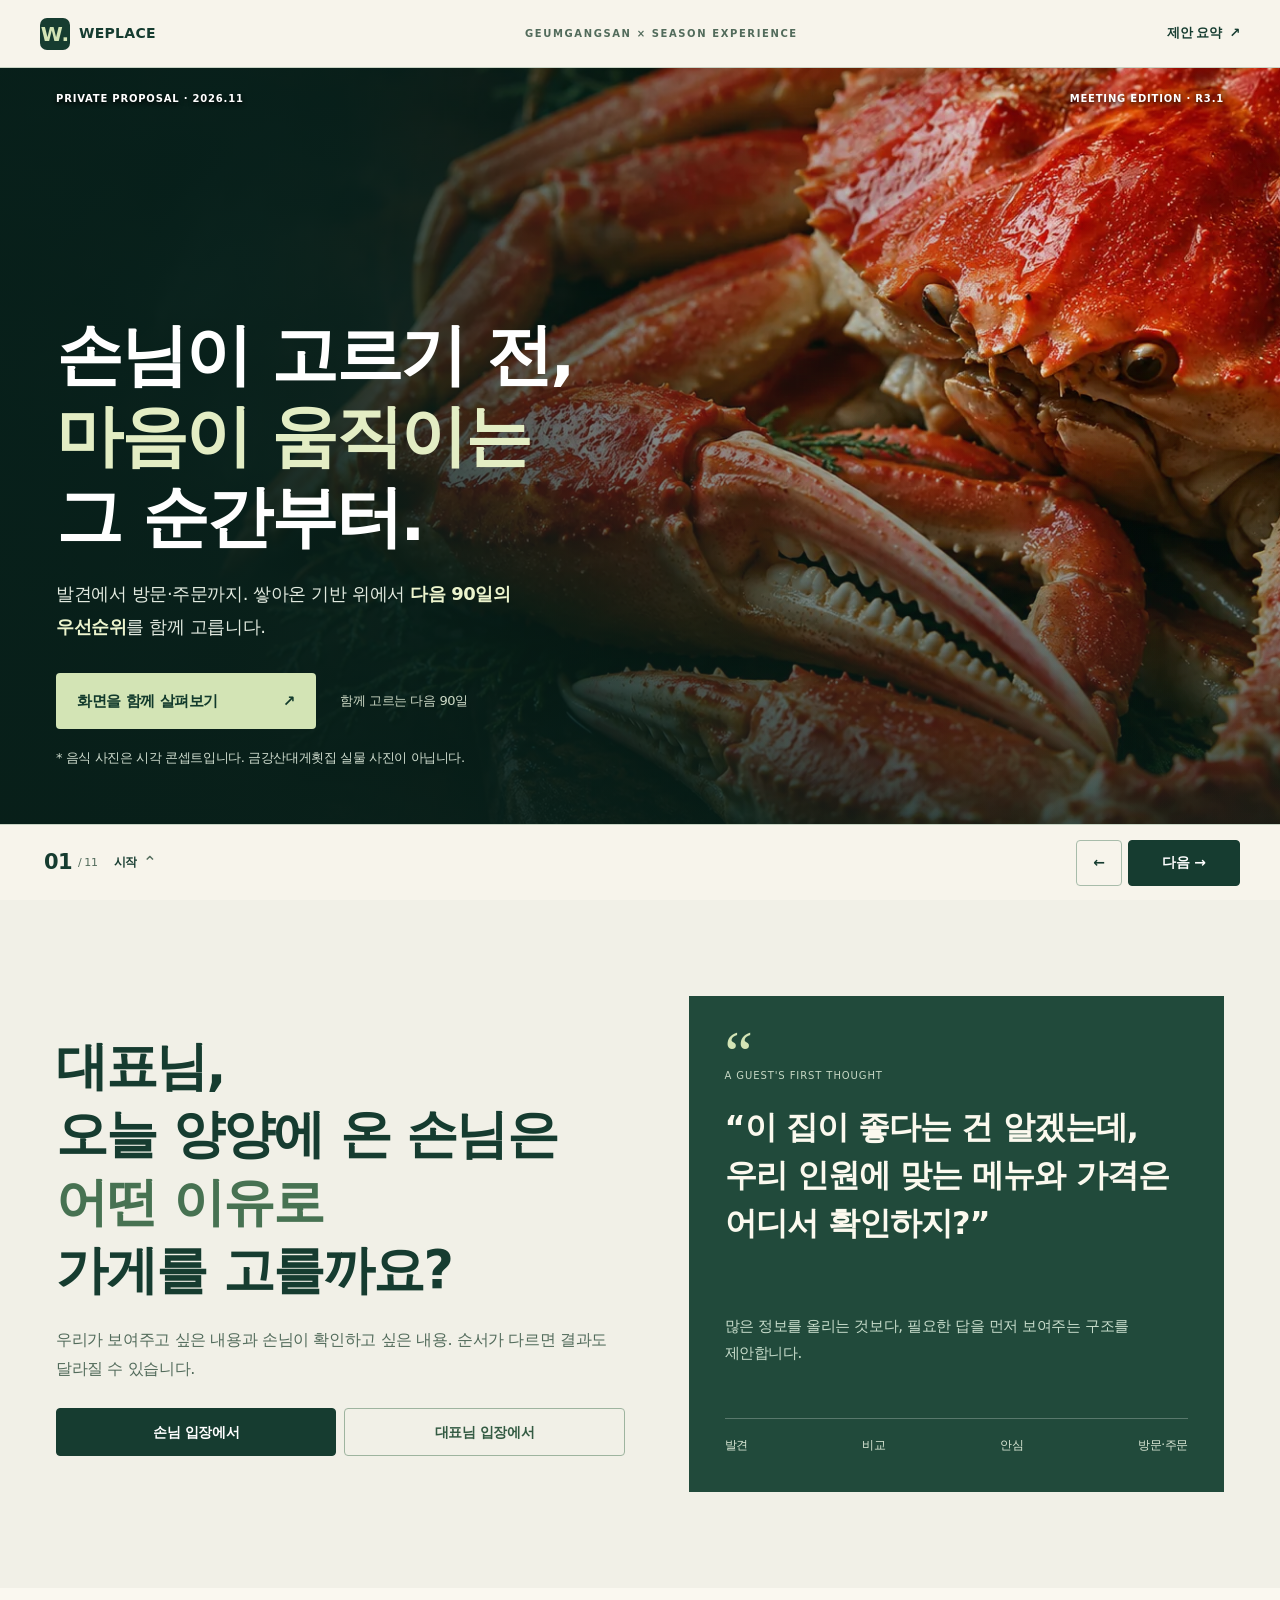
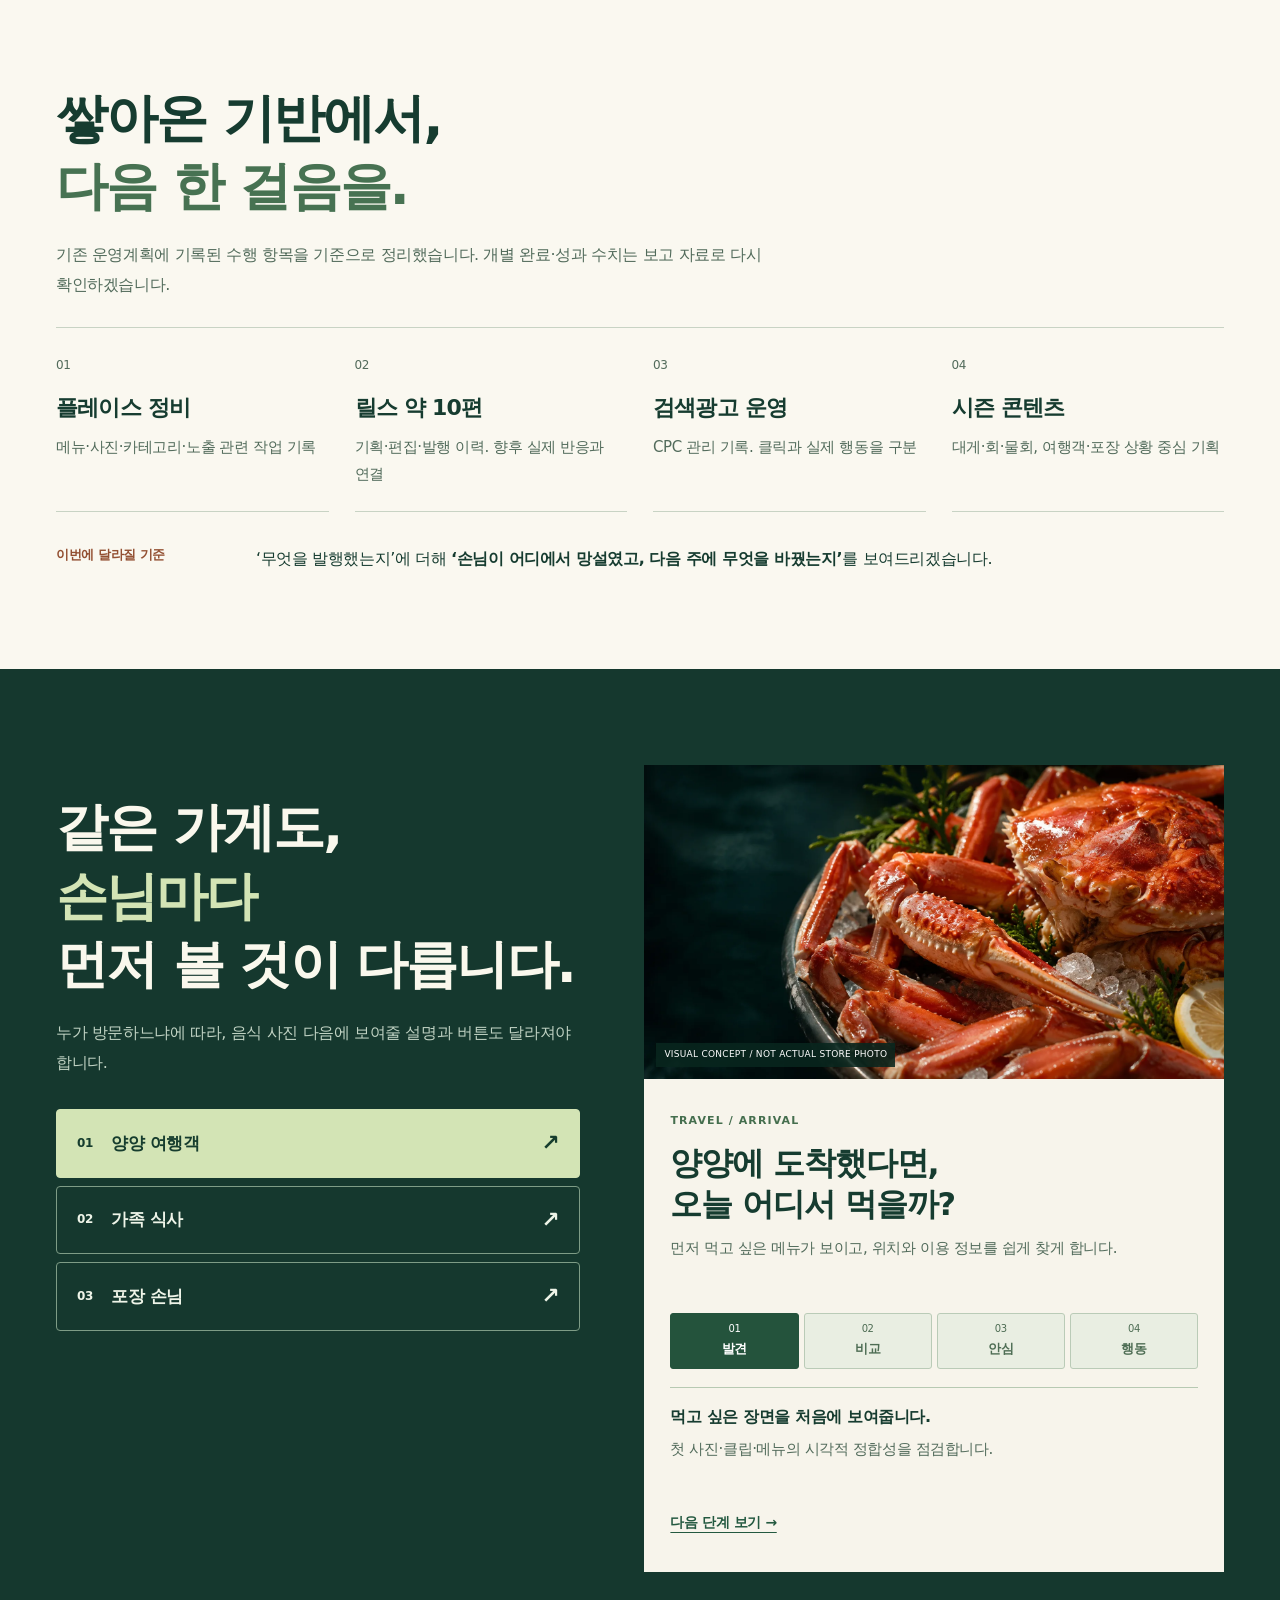
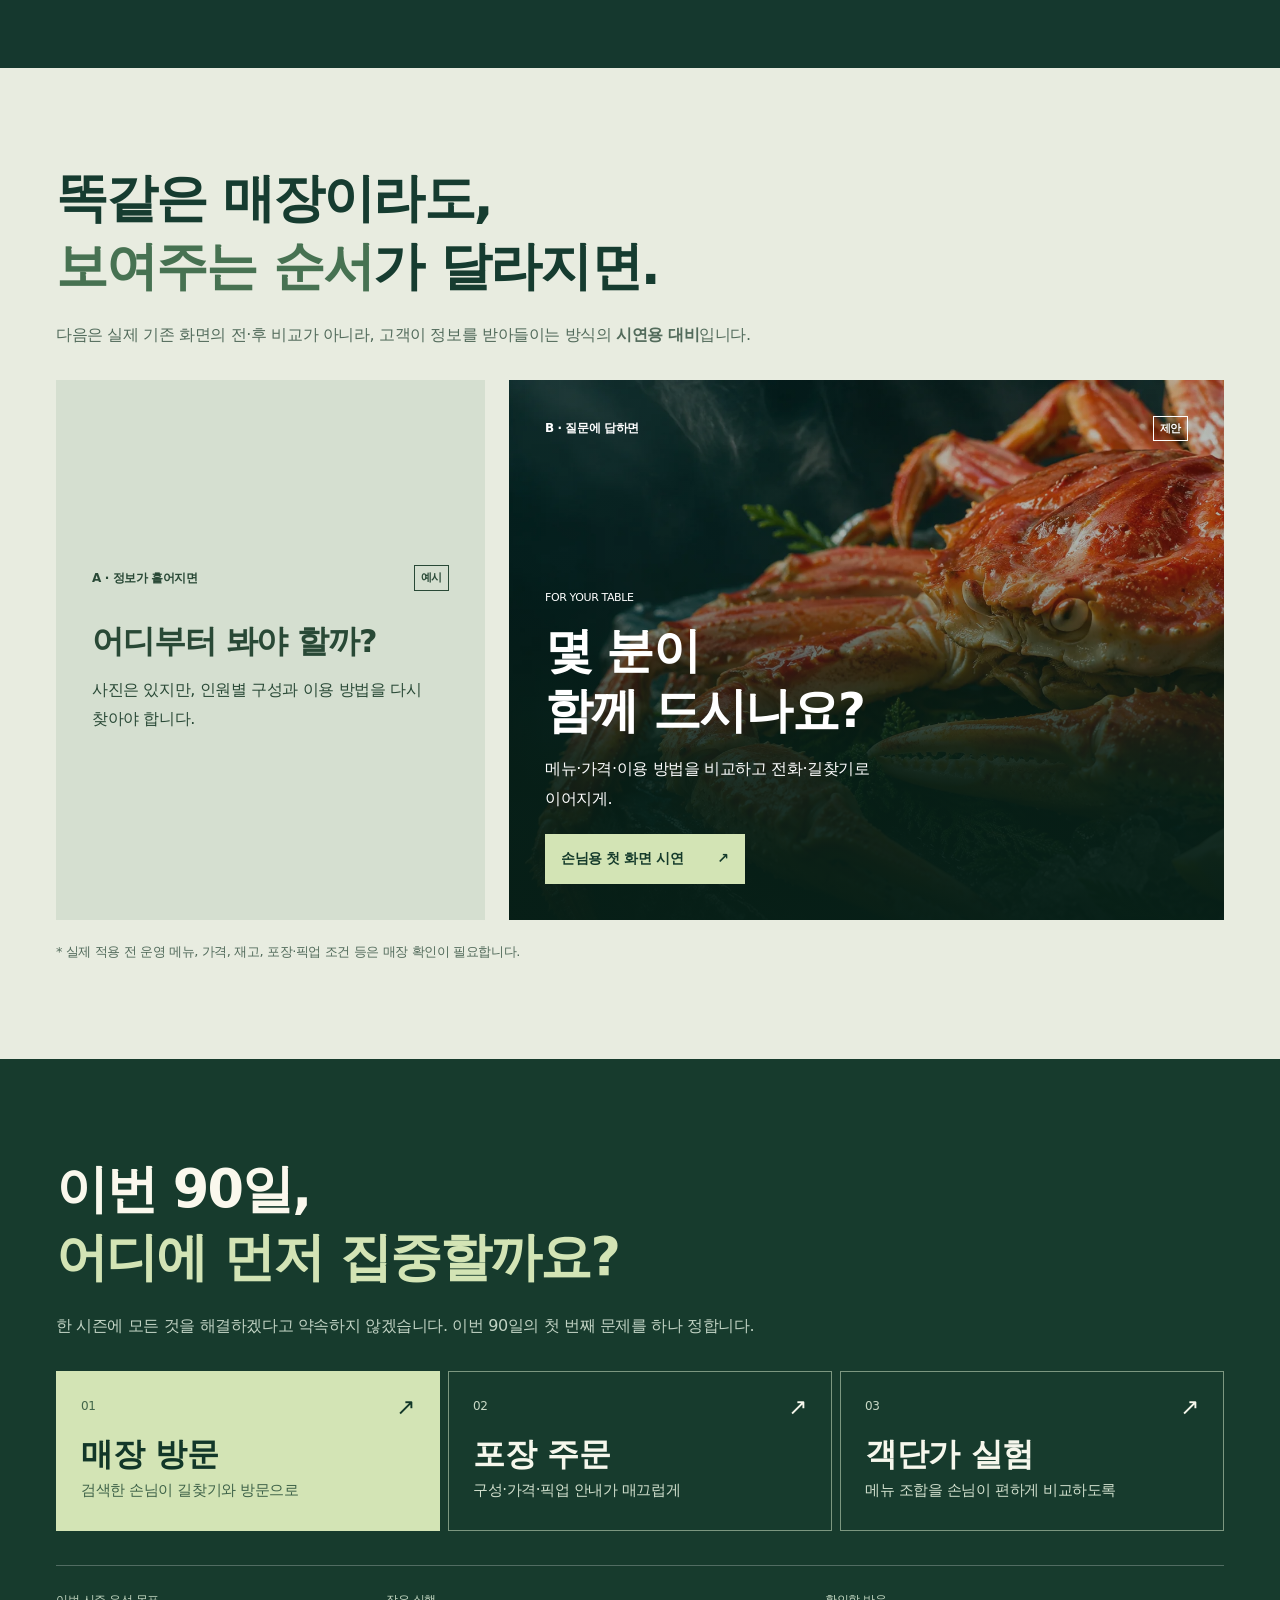
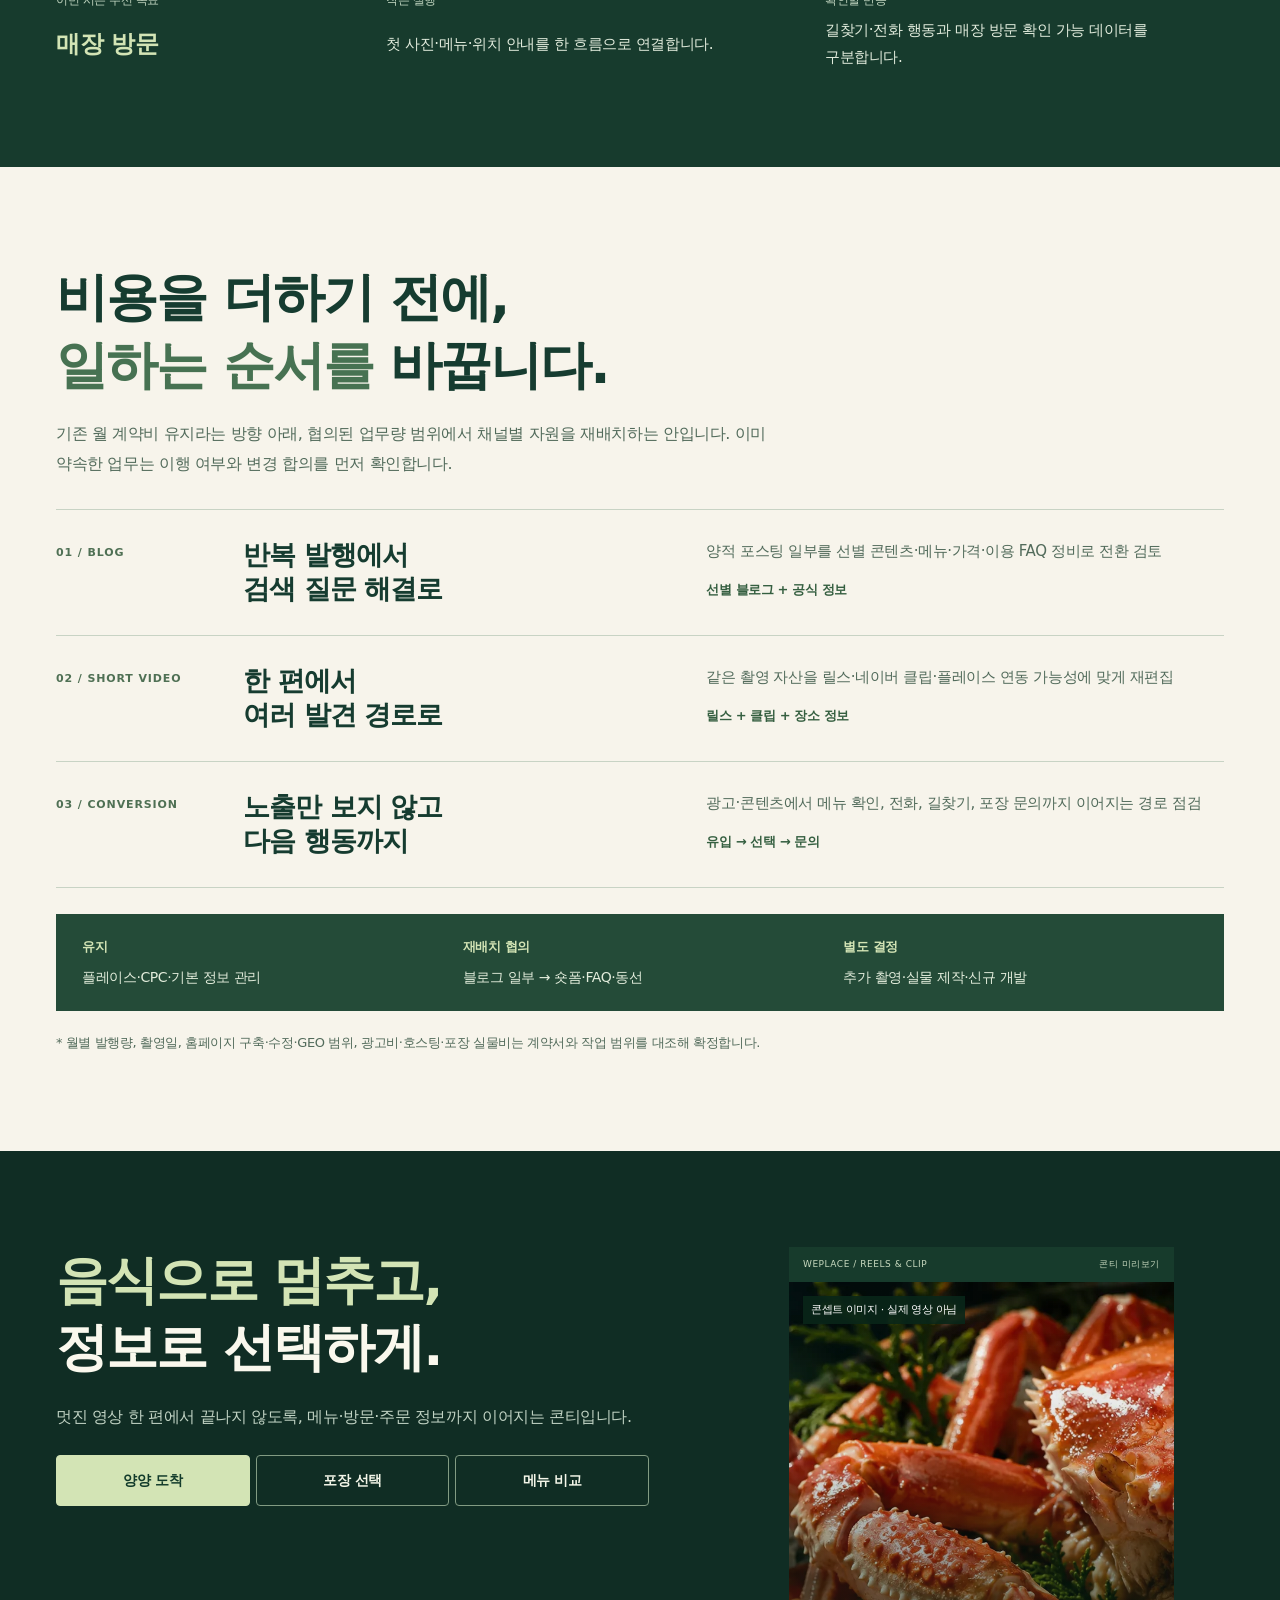
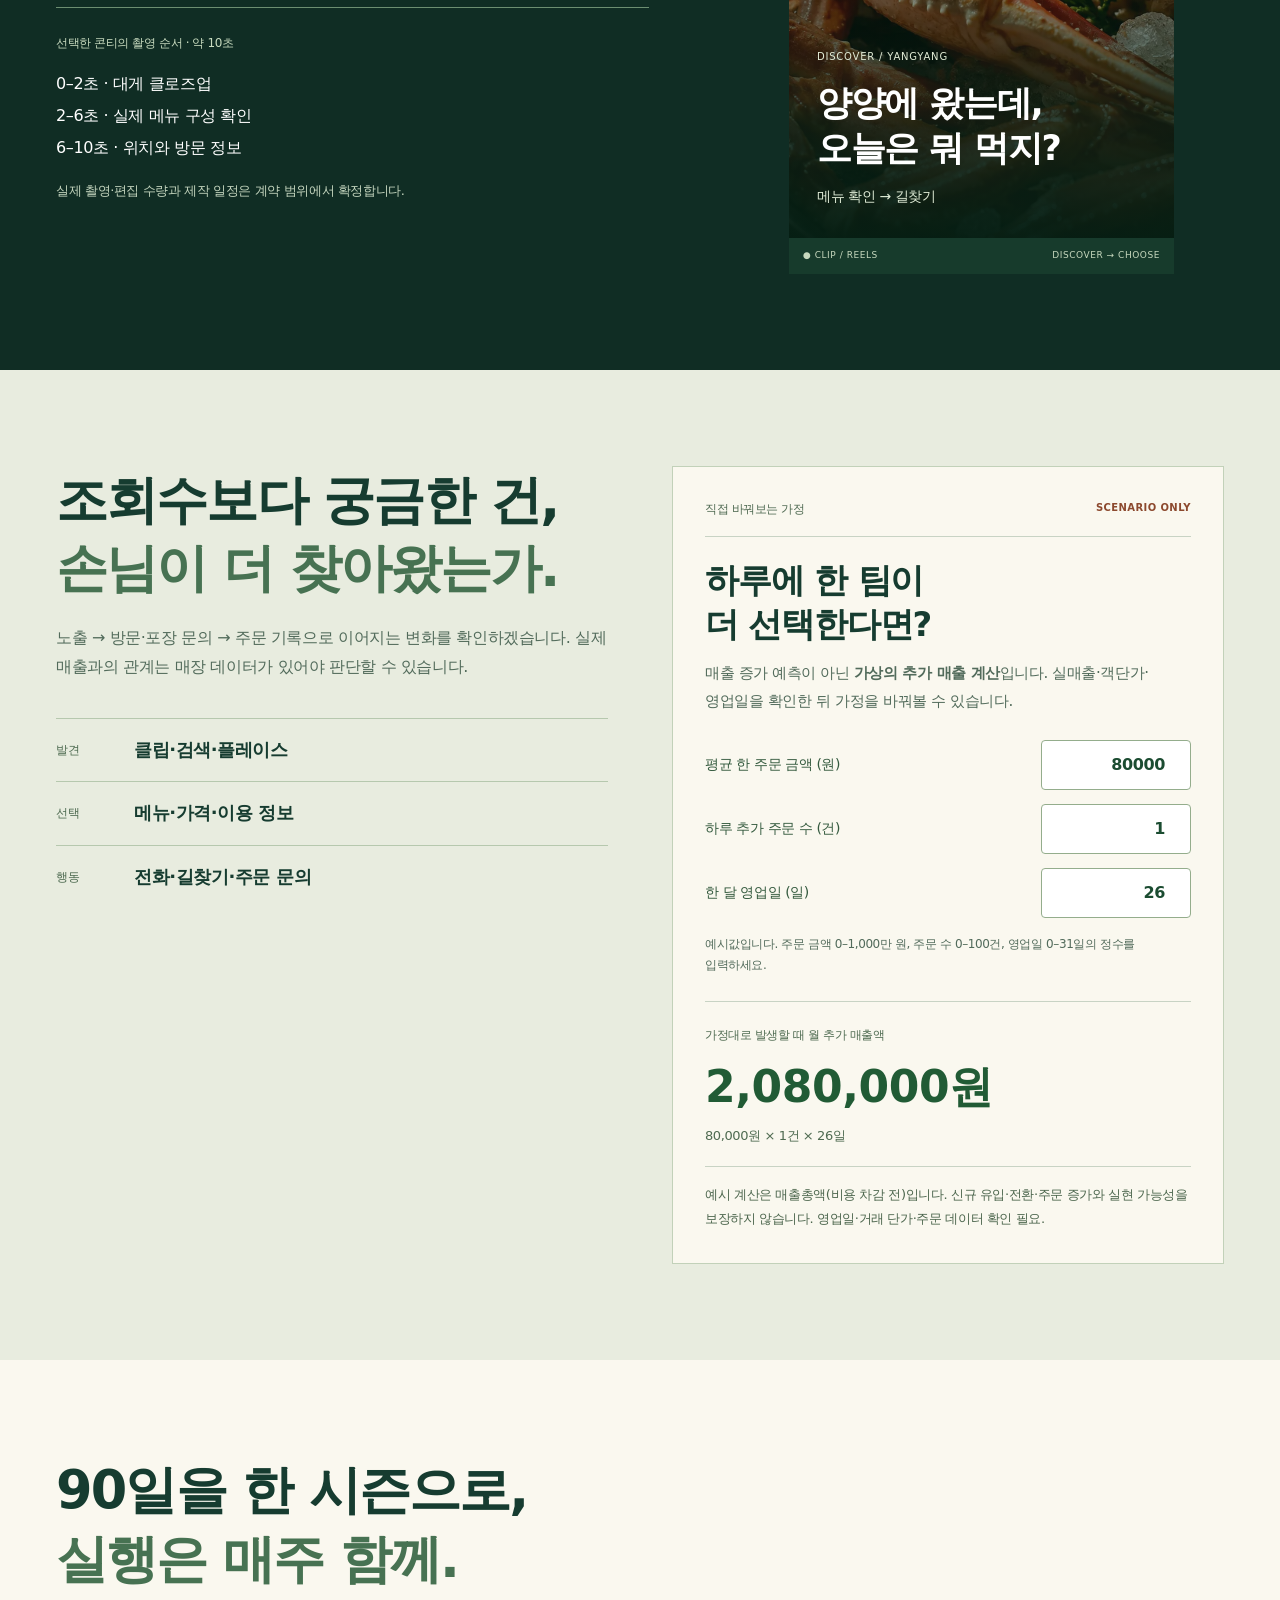
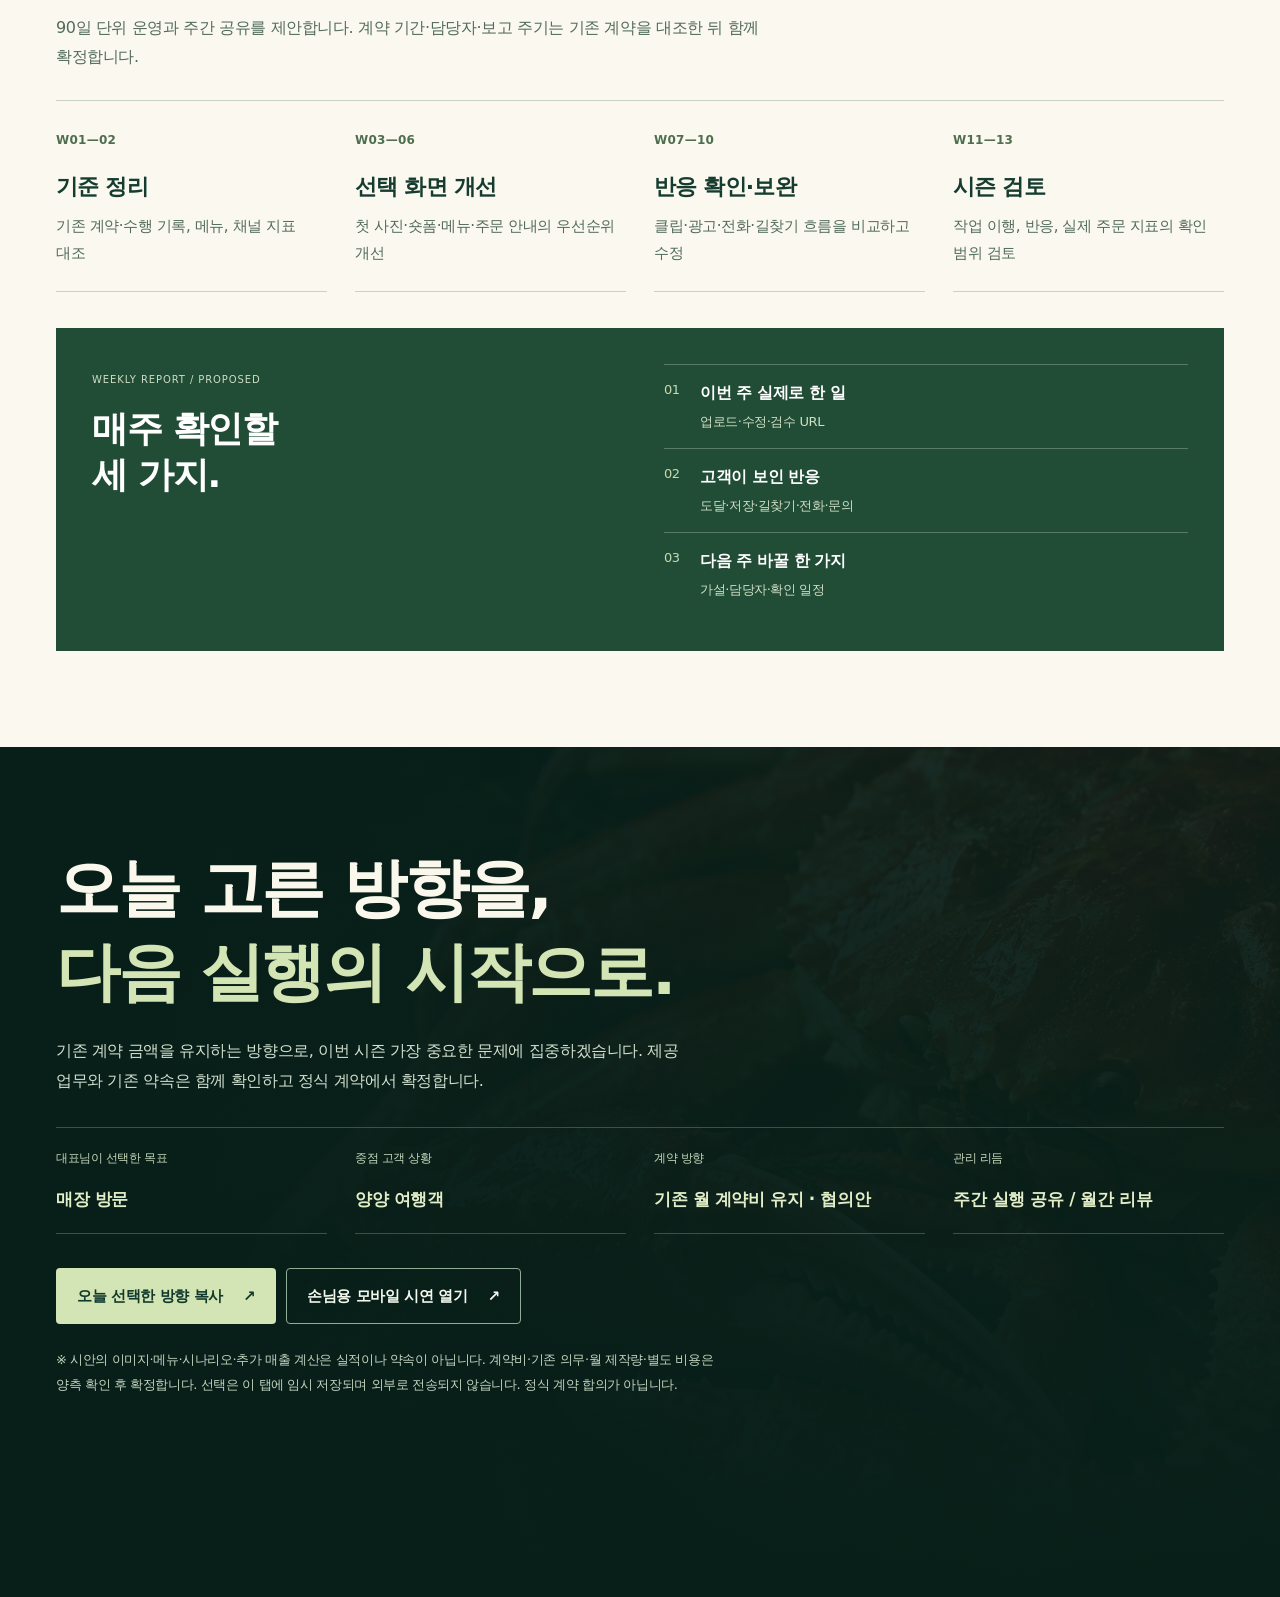
==== commit d591654a: "Add files via upload" ====
--- a/index.html
+++ b/index.html
@@ -1,169 +1,234 @@
-<!doctype html>
-<html lang="ko">
-<head>
-  <meta charset="utf-8">
-  <meta name="viewport" content="width=device-width, initial-scale=1, viewport-fit=cover">
-  <meta name="theme-color" content="#112b25">
-  <meta name="description" content="금강산대게횟집 × WEPLACE. 같은 운영비 안에서 숏폼·검색·메뉴 선택 경험을 재설계하는 90일 시즌 운영 제안.">
-  <meta name="robots" content="noindex,nofollow,noarchive">
-  <title>금강산대게횟집 × WEPLACE — SEASON 90 R2</title>
-  <link rel="icon" type="image/svg+xml" href="favicon.svg">
-  <link rel="preload" as="image" href="assets/images/hero-crab.webp">
-  <link rel="stylesheet" href="assets/style.css">
-  <script src="assets/app.js" defer></script>
-</head>
-<body>
-<a class="skip-link" href="#intro">본문 바로가기</a>
-<header class="topbar">
-  <a class="logo" href="#intro" aria-label="위플레이스 제안서 시작으로"><span class="logo-symbol">W<span class="logo-dot">.</span></span><span>WEPLACE</span></a>
-  <span class="topbar-center">PRIVATE PREVIEW <span class="topbar-divider">/</span> GEUMGANGSAN</span>
-  <div class="topbar-right"><span class="top-tag">SEASON 90 · R2</span><button type="button" id="copyShare" class="top-icon" aria-label="이 페이지 주소 복사" title="현재 페이지 주소 복사"><svg viewBox="0 0 24 24" aria-hidden="true"><path d="M9 12h6M10 7h6a4 4 0 0 1 0 8h-2M10 17H8a4 4 0 0 1 0-8h2"/></svg></button></div>
-</header>
-<div class="top-progress" aria-hidden="true"><span id="topProgress"></span></div>
-<main id="story">
-  <!-- 01 / INTRO -->
-  <section class="chapter chapter-hero" id="intro" data-chapter data-label="시작">
-    <div class="hero-media"><img src="assets/images/hero-crab.webp" alt="붉은 대게의 집게와 다리를 극적으로 표현한 제안용 연출 이미지" width="1672" height="941" fetchpriority="high"><span class="hero-media-label">VISUAL CONCEPT · 실제 매장 음식 사진 아님</span></div>
-    <div class="hero-shade"></div>
-    <div class="hero-content">
-      <div class="index-line index-line-light"><span class="index-disc"></span> GEUMGANGSAN DAEGE · NEXT 90 DAYS</div>
-      <h1>같은 비용.<br><em>다른 성장의</em><br>시작.</h1>
-      <p class="hero-description">다시 많은 일을 약속하기보다, <strong>사람이 보고·고르고·주문하는 순간</strong>을 바꾸겠습니다.</p>
-      <div class="hero-rail"><div><b>01</b><span>발견되게</span></div><div><b>02</b><span>선택되게</span></div><div><b>03</b><span>매출과 연결되게</span></div></div>
-      <button type="button" data-next class="button button-sage">제안 시작하기 <span aria-hidden="true">↗</span></button>
-    </div>
-    <div class="hero-side">WEPLACE × 금강산대게횟집 <span>2026 · RENEWAL PROPOSAL</span></div>
-  </section>
-
-  <!-- 02 / WHY -->
-  <section class="chapter chapter-problem" id="moment" data-chapter data-label="고객의 순간">
-    <div class="section-limit split-visual">
-      <div class="split-copy">
-        <div class="index-line">01 / THE FIRST DECISION</div>
-        <h2 class="xl-title">손님은<br>맛보기 전에<br><em>선택합니다.</em></h2>
-        <p class="section-description">양양을 찾은 손님이 검색을 시작해서 한 곳을 선택하기까지. 좋은 음식도 <b>사진·메뉴·안내·주문 방법</b>이 막히면 그다음 행동으로 이어지기 어렵습니다.</p>
-        <div class="decision-rail" role="list"><div role="listitem"><span>SEARCH</span><b>보이는가?</b></div><div role="listitem"><span>COMPARE</span><b>고르기 쉬운가?</b></div><div role="listitem"><span>ACT</span><b>주문할 수 있는가?</b></div></div>
-        <p class="fine-print">고객 행동의 설계 가설입니다. 실제 이탈·매출 수치로 단정하지 않습니다.</p>
-      </div>
-      <figure class="framed-photo tall-photo"><img src="assets/images/crab-detail.webp" alt="대게의 표면 질감과 집게가 강조된 콘셉트 사진" loading="lazy" width="1672" height="941"><figcaption>THE FIRST IMPRESSION <span>연출 이미지 · 실제 촬영본 대체 예정</span></figcaption><span class="framed-stamp">먹고 싶다는 마음이<br>움직이는 순간.</span></figure>
-    </div>
-  </section>
-
-  <!-- 03 / FOUNDATION -->
-  <section class="chapter chapter-record" id="basis" data-chapter data-label="기존 운영">
-    <div class="section-limit">
-      <div class="index-line">02 / WHAT WE HAVE</div>
-      <h2 class="section-title">처음부터 다시가 아니라,<br><em>기존 운영 위에서.</em></h2>
-      <p class="section-description max-730">박규민 대표님 운영계획에 정리된 업무를 기반으로, 이번 시즌에는 진행 사실과 고객 반응을 연결하겠습니다.</p>
-      <div class="record-grid">
-        <article class="record-card"><span class="record-no">01</span><span class="record-kicker">LOCAL SEARCH</span><h3>플레이스 정보 정비</h3><p>사진·카테고리·키워드와 메뉴 정보 관리. ‘양양횟집’ 검색 노출 변화가 원안에 기록되어 있습니다.</p></article>
-        <article class="record-card"><span class="record-no">02</span><span class="record-kicker">SHORT VIDEO</span><h3>릴스 약 10편</h3><p>기획·편집·게시물 운영 이력. 이후에는 조회뿐 아니라 저장·이동·주문 반응까지 점검합니다.</p></article>
-        <article class="record-card"><span class="record-no">03</span><span class="record-kicker">SEARCH ADS</span><h3>CPC 광고 관리</h3><p>검색광고를 이어오되 광고비·클릭과 실제 매장 문의 행동을 구분해 확인합니다.</p></article>
-        <article class="record-card"><span class="record-no">04</span><span class="record-kicker">SEASON CONTENT</span><h3>성수기·포장 기획</h3><p>대게·회·물회와 여행 상황을 반영한 콘텐츠를 기획했습니다. 실제 판매 연계는 검증이 필요합니다.</p></article>
-      </div>
-      <p class="source-note"><b>기존 사실의 범위</b> · 2026.11.19 내부 운영계획 기준. 현재 순위, 게시물 발행 증빙 및 매출 상승 효과는 별도 대조 대상입니다.</p>
-    </div>
-  </section>
-
-  <!-- 04 / GOAL -->
-  <section class="chapter chapter-goal" id="choice" data-chapter data-label="우선순위">
-    <div class="section-limit">
-      <div class="index-line index-line-light">03 / CHOOSE THE ENGINE</div>
-      <h2 class="section-title light">대표님, 이번 90일은<br><em>어디에 힘을 실을까요?</em></h2>
-      <p class="section-description muted-light">셋 다 중요하지만 우선순위는 하나여야 합니다. 통화 중 눌러보면 이번 시즌의 제안 방향이 바뀝니다.</p>
-      <div class="goal-grid" role="group" aria-label="이번 시즌 우선 목표">
-        <button class="goal-card is-selected" type="button" data-goal="visit" aria-pressed="true"><span class="goal-head"><span>01 / VISIT</span><span class="goal-check">↗</span></span><strong>매장 방문</strong><small>검색한 여행객이 실제로 찾아오도록.</small><span class="goal-bottom">첫 사진 · 메뉴 · 길찾기</span></button>
-        <button class="goal-card" type="button" data-goal="takeout" aria-pressed="false"><span class="goal-head"><span>02 / TAKEOUT</span><span class="goal-check">↗</span></span><strong>포장 주문</strong><small>고르고 문의하고 찾으러 오기 쉽게.</small><span class="goal-bottom">세트 구성 · 주문 · 픽업</span></button>
-        <button class="goal-card" type="button" data-goal="basket" aria-pressed="false"><span class="goal-head"><span>03 / BASKET</span><span class="goal-check">↗</span></span><strong>객단가 실험</strong><small>원하는 메뉴를 더 잘 조합해 선택하도록.</small><span class="goal-bottom">구성 비교 · 옵션 · 제안</span></button>
-      </div>
-      <div class="choice-output" aria-live="polite"><span class="choice-output-label">SELECTED STRATEGY</span><div><strong id="goalName">매장 방문</strong><p id="goalDesc">첫 사진과 메뉴, 위치 안내를 정리해 검색 후 방문을 선택하는 과정을 점검합니다.</p></div><span class="choice-asterisk">* 현장 의견에 따라 변경 가능</span></div>
-    </div>
-  </section>
-
-  <!-- 05 / PIVOT -->
-  <section class="chapter chapter-shift" id="shift" data-chapter data-label="운영 재배치">
-    <div class="section-limit">
-      <div class="index-line">04 / SAME FEE, SMARTER ALLOCATION</div>
-      <h2 class="section-title">블로그의 수를 늘리기보다,<br><em>선택될 이유를 쌓습니다.</em></h2>
-      <p class="section-description max-730">원가를 늘리는 무제한 추가 서비스가 아닙니다. 기존 계약 의무를 확인한 뒤, 반복 발행 리소스 일부를 더 직접적인 고객 행동에 재배치하는 방식입니다.</p>
-      <div class="shift-board">
-        <div class="shift-heading"><span>기존 운영의 무게중심</span><span>이번 시즌의 우선 배분</span></div>
-        <div class="shift-row"><div><span class="shift-tag">BLOG</span><h3>정기 포스팅 양 중심</h3><p>키워드·후기형 글을 반복 발행</p></div><span class="shift-arrow" aria-hidden="true">→</span><div class="shift-target"><span class="shift-tag">SEARCH INTENT</span><h3>필요한 질문을 정확하게</h3><p>선별된 블로그 글 + 메뉴·가격·주문 FAQ</p></div></div>
-        <div class="shift-row"><div><span class="shift-tag">REELS</span><h3>영상마다 따로 활용</h3><p>제작 이후 채널별 연결 약함</p></div><span class="shift-arrow" aria-hidden="true">→</span><div class="shift-target"><span class="shift-tag">SHORTFORM LOOP</span><h3>한 번 촬영, 여러 발견 경로</h3><p>인스타 릴스 + 네이버 클립 + 플레이스 연결 검토</p></div></div>
-        <div class="shift-row"><div><span class="shift-tag">SOCIAL UPDATES</span><h3>일방향 매장 소식</h3><p>가게가 하고 싶은 말 중심</p></div><span class="shift-arrow" aria-hidden="true">→</span><div class="shift-target"><span class="shift-tag">REAL CUSTOMER VOICE</span><h3>실제 방문 경험과 질문</h3><p>고객 동의 기반 사진·클립, 자주 묻는 질문, 실사용 장면</p></div></div>
-        <div class="shift-row"><div><span class="shift-tag">REPORTING</span><h3>무엇을 했는지 중심</h3><p>발행·노출 작업의 목록</p></div><span class="shift-arrow" aria-hidden="true">→</span><div class="shift-target"><span class="shift-tag">ACTION DATA</span><h3>다음 행동까지 확인</h3><p>저장·길찾기·전화·주문 문의와 후속 개선</p></div></div>
-      </div>
-      <div class="shift-bottom"><span class="mini-bullet"></span> <b>제안 금액: 기존 월 계약 금액 유지 방향</b><span>월별 제작량과 전환되는 기존 업무는 협의 후 확정</span></div>
-    </div>
-  </section>
-
-  <!-- 06 / CLIP SHOWROOM -->
-  <section class="chapter chapter-studio" id="shortform" data-chapter data-label="숏폼 시안">
-    <div class="section-limit studio-grid">
-      <div class="studio-copy">
-        <div class="index-line index-line-light">05 / 9:16 CONTENT STUDIO</div>
-        <h2 class="section-title light">보는 즉시<br><em>먹고 싶어지는<br>짧은 장면.</em></h2>
-        <p class="section-description muted-light">이번 시즌에는 ‘어떤 키워드를 많이 쓸까’보다 ‘어떤 장면에서 저장하고 찾아올까’를 먼저 묻습니다.</p>
-        <div class="story-select" role="group" aria-label="숏폼 콘텐츠 콘셉트 선택">
-          <button type="button" class="story-button active" data-story="arrival" aria-pressed="true"><b>01</b><span>양양 도착, 어디서 먹지?</span><span aria-hidden="true">↗</span></button>
-          <button type="button" class="story-button" data-story="takeout" aria-pressed="false"><b>02</b><span>2인 포장, 어떻게 고르지?</span><span aria-hidden="true">↗</span></button>
-          <button type="button" class="story-button" data-story="menu" aria-pressed="false"><b>03</b><span>대게와 회, 뭐부터 고르지?</span><span aria-hidden="true">↗</span></button>
-        </div>
-        <p class="fine-print light-fine">네이버 클립의 장소 태그·검색 노출 가능성을 활용하되, 계정 권한 및 게시 가능 기능은 실제 확인 후 적용합니다. 촬영·발행량은 계약 협의 항목입니다.</p>
-      </div>
-      <div class="phone-showcase">
-        <div class="phone"><div class="phone-top"><span>9:16 · STORY CONCEPT</span><span>● ● ●</span></div><div class="phone-screen"><img src="assets/images/seafood-selection.webp" alt="대게 요리를 연출한 영상 콘티용 이미지" loading="lazy" width="1672" height="941"><span class="phone-grain"></span><span class="phone-kind">촬영 콘티 예시 · 실제 영상 아님</span><div class="phone-copy"><span id="storyTag">YANGYANG / FIRST BITE</span><h3 id="storyTitle">양양에 왔는데,<br>오늘 뭐 먹지?</h3><p id="storyBody">첫 2초: 대게 클로즈업 → 매장 메뉴 → 방문 안내</p></div></div><div class="phone-actions"><span>● <b>CLIP</b> / REELS</span><span>DISCOVER → VISIT</span></div></div>
-        <div class="phone-note"><span class="star-outline">✳</span><div><b>1 SHOOT → MULTIPLE TOUCHPOINTS</b><p>한 장면을 채널별 목적에 맞춰 편집하는 제작 구조</p></div></div>
-      </div>
-    </div>
-  </section>
-
-  <!-- 07 / REVENUE MOMENTS -->
-  <section class="chapter chapter-revenue" id="revenue" data-chapter data-label="매출 연결">
-    <div class="section-limit">
-      <div class="index-line">06 / TURN INTEREST INTO AN ACTION</div>
-      <h2 class="section-title">광고에서 끝나지 않고,<br><em>주문할 이유까지.</em></h2>
-      <p class="section-description max-730">찾아오고, 비교하고, 결정하는 순간에 실제 도움이 되는 기능을 연결합니다. 아래 화면은 상용 기능이 아닌 제안용 인터랙션 시안입니다.</p>
-      <div class="revenue-layout">
-        <div class="revenue-photo"><img src="assets/images/crab-detail.webp" alt="대게 요리 이미지 위에 주문 시나리오를 구성한 제안용 시각 자료" loading="lazy" width="1672" height="941"><span>선택의 끝에 <b>액션 하나.</b></span><small>연출 이미지 / 메뉴·가격 미확정</small></div>
-        <div class="revenue-demo"><div class="mini-upper">A MINI EXPERIENCE / 시연용</div><h3>어떤 손님이<br>방문하셨나요?</h3><div class="guest-buttons" role="group" aria-label="방문 유형 선택"><button type="button" data-guest="two" class="guest-button active" aria-pressed="true">두 분이서</button><button type="button" data-guest="family" class="guest-button" aria-pressed="false">가족과 함께</button><button type="button" data-guest="pack" class="guest-button" aria-pressed="false">포장하려고</button></div><div class="demo-result" aria-live="polite"><span>RECOMMENDED NEXT STEP</span><h4 id="guestTitle">2인 기준 메뉴를 비교하기</h4><p id="guestDesc">가격·양·구성을 한눈에 확인하고 전화 문의로 연결하는 화면을 설계합니다.</p></div><div class="demo-cta">고객 실제 화면에서는 <strong>메뉴 보기 · 주문 문의 · 길찾기</strong>로 연결 <span>↗</span></div><p class="fine-print">메뉴 구성·판매가·추가 옵션과 주문 접수 방식은 매장 승인 후 확정. 가상 주문이나 허위 가격은 표시하지 않습니다.</p></div>
-      </div>
-      <div class="revenue-steps"><div><span>LEVER 01</span><b>더 잘 발견되기</b><small>플레이스 첫 화면·클립 장소 정보·검색 안내</small></div><div><span>LEVER 02</span><b>더 쉽게 주문하기</b><small>인원별 선택 화면·포장 조건·전화 문의</small></div><div><span>LEVER 03</span><b>더 알맞게 고르기</b><small>구성 비교·추가 옵션 제안·실제 반응 점검</small></div></div>
-    </div>
-  </section>
-
-  <!-- 08 / OPERATIONS -->
-  <section class="chapter chapter-operations" id="operation" data-chapter data-label="90일 운영">
-    <div class="section-limit">
-      <div class="index-line">07 / A TIGHTER OPERATING SYSTEM</div>
-      <h2 class="section-title">3개월 계약이어도,<br><em>점검은 매주.</em></h2>
-      <p class="section-description max-730">더 많이 하겠다는 말보다, 무엇을 완료했고 어떤 반응이 있었으며 다음 주에 무엇을 바꾸는지를 남기겠습니다.</p>
-      <div class="timeline">
-        <article><span class="timeline-count">01</span><span class="timeline-week">WEEK 01–02</span><h3>기준 잡기</h3><p>기존 계약·실행 내역·메뉴 정보 대조, 현황 지표 확인</p></article>
-        <article><span class="timeline-count">02</span><span class="timeline-week">WEEK 03–06</span><h3>표면 바꾸기</h3><p>첫 사진·숏폼 콘티·포장/메뉴·정보 동선 정비</p></article>
-        <article><span class="timeline-count">03</span><span class="timeline-week">WEEK 07–10</span><h3>반응으로 조정</h3><p>광고 문구·콘텐츠·주문 경로를 작은 실험으로 보완</p></article>
-        <article><span class="timeline-count">04</span><span class="timeline-week">WEEK 11–13</span><h3>결과 검토</h3><p>수행·유입·문의·확인된 주문 반응을 분리해 보고</p></article>
-      </div>
-      <div class="report-sheet"><div class="report-left"><span>WEEKLY / ACCOUNTABILITY</span><h3>대표님이 직접<br>확인할 수 있도록.</h3><p>주간 공유 · 월간 리뷰 · 시즌 평가</p></div><div class="report-right"><div><span>01</span><b>지난주 완료한 일</b><small>실제 게시·수정 링크와 기록</small></div><div><span>02</span><b>손님의 반응</b><small>조회·저장·길찾기·전화·주문 문의</small></div><div><span>03</span><b>다음 주에 바꿀 일</b><small>반응에 따른 우선순위와 담당자</small></div></div></div>
-      <p class="source-note">매출 상승은 보장할 수 없습니다. 추적 가능한 지표와 실제 매출을 구분하며, 매장 측 POS·주문 기록 협조 여부에 따라 확인 범위가 달라집니다.</p>
-    </div>
-  </section>
-
-  <!-- 09 / CLOSE -->
-  <section class="chapter chapter-final" id="next" data-chapter data-label="다음 결정">
-    <div class="final-photo"><img src="assets/images/hero-crab.webp" alt="대게 클로즈업이 배경에 보이는 시즌 제안 마무리 화면" loading="lazy" width="1672" height="941"></div><div class="final-shade"></div>
-    <div class="section-limit final-content">
-      <div class="index-line index-line-light">08 / THE NEXT 90 DAYS</div>
-      <h2>운영비는 그대로.<br><em>확인할 수 있는 변화는</em><br>더 선명하게.</h2>
-      <p>이번 시즌의 우선순위, 월별 제공 범위, 기존 계약의 남은 약속을 함께 확인한 뒤 시작하겠습니다.</p>
-      <div class="closing-summary"><div><span>이번 시즌 1순위</span><b id="finalGoal">매장 방문</b></div><div><span>운영 기간</span><b>90일 단위 제안</b></div><div><span>금액 방향</span><b>기존 월 계약비 유지 제안</b></div></div>
-      <div class="closing-check"><b>계약 전 같이 확인할 내용</b><p>기존 계약 이행·남은 의무 / 월별 발행량 재배치 / 촬영·제작·광고·포장 실물비의 경계 / 보고 담당자와 일정</p></div>
-      <div class="closing-actions"><button type="button" class="button button-sage" id="copySummary">오늘의 논의 요약 복사 <span aria-hidden="true">↗</span></button><a href="#intro" class="button button-clear">처음부터 다시 보기 ↑</a></div>
-      <p class="final-disclaimer">본 자료는 2026.11 운영계획 기반의 제안 초안입니다. 기존 금액·일정 및 제작 제공량은 계약서를 확인해야 하며, 성과 수치·노출·매출 증대를 보장하지 않습니다. 연출 이미지는 실사진으로 대체 전 공개 홍보 소재로 사용할 수 없습니다.</p>
-    </div>
-  </section>
-</main>
-<nav class="bottom-dock" aria-label="제안 페이지 탐색"><div class="dock-current"><span id="currentNumber">01</span><span class="dock-separator">/</span><span class="dock-total">09</span><span class="dock-label" id="chapterLabel">시작</span></div><div class="dock-buttons"><button type="button" id="prevBtn" aria-label="이전 장면">← <span>이전</span></button><button type="button" id="nextBtn">다음 <span aria-hidden="true">→</span></button></div></nav>
-<div class="toast" id="toast" role="status" aria-live="polite"></div>
-</body>
-</html>
+<!doctype html>
+<html lang="ko">
+<head>
+  <meta charset="utf-8">
+  <meta name="viewport" content="width=device-width, initial-scale=1, viewport-fit=cover">
+  <meta name="theme-color" content="#102925">
+  <meta name="robots" content="noindex,nofollow,noarchive">
+  <meta name="description" content="금강산대게횟집 × WEPLACE의 90일 시즌 운영 방향을 함께 고르는 인터랙티브 미팅 시안. 매장과 고객이 확인하기 전 내용은 확정안이 아닙니다.">
+  <meta property="og:title" content="금강산대게횟집 × WEPLACE | 다음 90일">
+  <meta property="og:description" content="손님이 더 쉽게 발견하고, 비교하고, 방문하도록. 같은 운영비에서 시작하는 시즌 운영 제안.">
+  <meta property="og:type" content="website">
+  <meta property="og:image" content="assets/images/og-preview.jpg">
+  <title>금강산대게횟집 × WEPLACE — THE NEXT 90 DAYS · R3.1</title>
+  <link rel="icon" type="image/svg+xml" href="favicon.svg">
+  
+  <link rel="stylesheet" href="css/site.css">
+  <script src="js/config.js" defer></script>
+  <script src="js/app.js" defer></script>
+</head>
+<body>
+  <a class="skip" href="#intro">본문으로 이동</a>
+  <header class="topbar">
+    <a class="brandmark" href="#intro" aria-label="위플레이스 제안 첫 화면으로"><span class="symbol" aria-hidden="true">W.</span><span>WEPLACE</span></a>
+    <div class="topbar-center">GEUMGANGSAN <span>×</span> SEASON EXPERIENCE</div>
+    <a class="header-action" href="#closing">제안 요약 <span aria-hidden="true">↗</span></a>
+  </header>
+  <div class="progress-track" aria-hidden="true"><span id="readProgress"></span></div>
+
+  <main id="page"><noscript><p class="no-script">선택 기능을 이용하려면 JavaScript를 켜주세요. 제안 내용은 아래에서 읽을 수 있습니다.</p></noscript>
+    <!-- 01 HERO -->
+    <section class="scene scene-hero" id="intro" data-scene data-label="시작">
+      <div class="hero-image"><img src="assets/images/hero-crab.webp" alt="대게를 가까이에서 촬영한 AI 콘셉트 사진" width="1672" height="941" fetchpriority="high"><div class="hero-grad"></div></div>
+      <div class="hero-topline"><span>PRIVATE PROPOSAL · 2026.11</span><span>MEETING EDITION · R3.1</span></div>
+      <div class="hero-body frame">
+        <h1>손님이 고르기 전,<br><em>마음이 움직이는</em><br>그 순간부터.</h1>
+        <p class="hero-lede">발견에서 방문·주문까지. 쌓아온 기반 위에서 <strong>다음 90일의 우선순위</strong>를 함께 고릅니다.</p>
+        <div class="hero-bottom">
+          <a href="#question" class="btn btn-primary" data-scroll>화면을 함께 살펴보기 <span aria-hidden="true">↗</span></a>
+          <span class="meeting-label">함께 고르는 다음 90일</span>
+        </div>
+        <p class="visual-caveat">* 음식 사진은 시각 콘셉트입니다. 금강산대게횟집 실물 사진이 아닙니다.</p>
+      </div>
+      <div class="side-ribbon" aria-hidden="true">THE MOMENT BEFORE CHOICE — WEPLACE</div>
+    </section>
+
+    <!-- 02 QUESTION: the emotional inversion from Little Forest -->
+    <section class="scene scene-question" id="question" data-scene data-label="첫 번째 질문">
+      <div class="frame split-question">
+        <div class="question-copy reveal">
+          <h2 class="display">대표님,<br>오늘 양양에 온 손님은<br><em>어떤 이유로</em><br>가게를 고를까요?</h2>
+          <p class="soft-copy">우리가 보여주고 싶은 내용과 손님이 확인하고 싶은 내용. 순서가 다르면 결과도 달라질 수 있습니다.</p>
+          <div class="perspective" role="group" aria-label="시점 선택">
+            <button class="switch-btn selected" type="button" data-perspective="guest" aria-pressed="true">손님 입장에서</button>
+            <button class="switch-btn" type="button" data-perspective="owner" aria-pressed="false">대표님 입장에서</button>
+          </div>
+        </div>
+        <div class="question-result reveal" aria-live="polite">
+          <div class="quotation-mark">“</div>
+          <p class="question-small" id="perspectiveMeta">A GUEST'S FIRST THOUGHT</p>
+          <blockquote id="perspectiveQuote">“이 집이 좋다는 건 알겠는데, 우리 인원에 맞는 메뉴와 가격은 어디서 확인하지?”</blockquote>
+          <p id="perspectiveAfter" class="question-after">많은 정보를 올리는 것보다, 필요한 답을 먼저 보여주는 구조를 제안합니다.</p>
+          <div class="question-rule"><span>발견</span><span>비교</span><span>안심</span><span>방문·주문</span></div>
+        </div>
+      </div>
+    </section>
+
+    <!-- 03 BASIS -->
+    <section class="scene scene-basis" id="basis" data-scene data-label="기존 기반">
+      <div class="frame">
+        <h2 class="display-md">쌓아온 기반에서,<br><em>다음 한 걸음을.</em></h2>
+        <p class="section-copy">기존 운영계획에 기록된 수행 항목을 기준으로 정리했습니다. 개별 완료·성과 수치는 보고 자료로 다시 확인하겠습니다.</p>
+        <div class="basis-grid">
+          <article class="basis-item"><span>01</span><h3>플레이스 정비</h3><p>메뉴·사진·카테고리·노출 관련 작업 기록</p></article>
+          <article class="basis-item"><span>02</span><h3>릴스 약 10편</h3><p>기획·편집·발행 이력. 향후 실제 반응과 연결</p></article>
+          <article class="basis-item"><span>03</span><h3>검색광고 운영</h3><p>CPC 관리 기록. 클릭과 실제 행동을 구분</p></article>
+          <article class="basis-item"><span>04</span><h3>시즌 콘텐츠</h3><p>대게·회·물회, 여행객·포장 상황 중심 기획</p></article>
+        </div>
+        <div class="statement"><strong>이번에 달라질 기준</strong><p>‘무엇을 발행했는지’에 더해 <b>‘손님이 어디에서 망설였고, 다음 주에 무엇을 바꿨는지’</b>를 보여드리겠습니다.</p></div>
+      </div>
+    </section>
+
+    <!-- 04 PERSONA JOURNEY: port of dynamic guest / journey pattern -->
+    <section class="scene scene-journey" id="journey" data-scene data-label="손님 시점">
+      <div class="frame journey-layout">
+        <div class="journey-copy">
+          <h2 class="display-md light">같은 가게도,<br><em>손님마다</em><br>먼저 볼 것이 다릅니다.</h2>
+          <p class="section-copy light-dim">누가 방문하느냐에 따라, 음식 사진 다음에 보여줄 설명과 버튼도 달라져야 합니다.</p>
+          <div class="persona-buttons" role="group" aria-label="방문 고객 유형">
+            <button class="persona-button selected" data-persona="trip" type="button" aria-pressed="true"><span>01</span> 양양 여행객 <span aria-hidden="true">↗</span></button>
+            <button class="persona-button" data-persona="family" type="button" aria-pressed="false"><span>02</span> 가족 식사 <span aria-hidden="true">↗</span></button>
+            <button class="persona-button" data-persona="takeout" type="button" aria-pressed="false"><span>03</span> 포장 손님 <span aria-hidden="true">↗</span></button>
+          </div>
+        </div>
+        <div class="journey-card">
+          <div class="journey-photo"><img id="journeyImage" src="assets/images/seafood-selection.webp" alt="AI 연출 음식 사진" width="1672" height="941" loading="lazy" decoding="async"><span>VISUAL CONCEPT / NOT ACTUAL STORE PHOTO</span></div>
+          <div class="journey-details" aria-live="polite">
+            <span class="sub-cap" id="personaEyebrow">TRAVEL / ARRIVAL</span>
+            <h3 id="personaTitle">양양에 도착했다면,<br>오늘 어디서 먹을까?</h3>
+            <p id="personaSub">먼저 먹고 싶은 메뉴가 보이고, 위치와 대기·운영 정보를 쉽게 찾게 합니다.</p>
+            <div class="journey-steps" role="group" aria-label="손님의 선택 단계">
+              <button type="button" class="step-dot selected" data-step="0" aria-pressed="true">01 <span>발견</span></button>
+              <button type="button" class="step-dot" data-step="1" aria-pressed="false">02 <span>비교</span></button>
+              <button type="button" class="step-dot" data-step="2" aria-pressed="false">03 <span>안심</span></button>
+              <button type="button" class="step-dot" data-step="3" aria-pressed="false">04 <span>행동</span></button>
+            </div>
+            <div class="step-body"><b id="stepHeadline">먹고 싶은 장면을 처음에 보여줍니다.</b><p id="stepDescription">첫 사진·클립·메뉴의 시각적 정합성을 점검합니다.</p></div>
+            <button type="button" class="text-link" id="stepNext">다음 단계 보기 <span aria-hidden="true">→</span></button>
+          </div>
+        </div>
+      </div>
+    </section>
+
+    <!-- 05 VISUAL BEFORE / AFTER: concepts, not measured facts -->
+    <section class="scene scene-shift" id="shift" data-scene data-label="첫 화면의 차이">
+      <div class="frame">
+        <h2 class="display-md">똑같은 매장이라도,<br><em>보여주는 순서</em>가 달라지면.</h2>
+        <p class="section-copy">다음은 실제 기존 화면의 전·후 비교가 아니라, 고객이 정보를 받아들이는 방식의 <b>시연용 대비</b>입니다.</p>
+        <div class="comparison">
+          <div class="comp-card comp-before"><div class="comp-top"><span>A · 정보가 흩어지면</span><small>예시</small></div><div class="comp-content"><span class="comp-pill">#맛집 #양양 #대게</span><b>어디부터 봐야 할까?</b><p>사진은 있지만, 인원별 구성과 이용 방법을 다시 찾아야 합니다.</p></div></div>
+          
+          <div class="comp-card comp-after"><img src="assets/images/crab-detail.webp" alt="대게 접사를 활용한 개선 콘셉트" loading="lazy" decoding="async" width="1672" height="941"><div class="after-shade"></div><div class="comp-top"><span>B · 질문에 답하면</span><small>제안</small></div><div class="comp-content"><span class="comp-pill">FOR YOUR TABLE</span><b>몇 분이<br>함께 드시나요?</b><p>메뉴·가격·이용 방법을 비교하고 전화·길찾기로 이어지게.</p><a class="fake-cta" href="experience.html?return=shift" data-demo-link data-return="shift">손님용 첫 화면 시연 <span aria-hidden="true">↗</span></a></div></div>
+        </div>
+        <p class="subtle-note">* 실제 적용 전 운영 메뉴, 가격, 재고, 포장·픽업 조건 등은 매장 확인이 필요합니다.</p>
+      </div>
+    </section>
+
+    <!-- 06 OWNER CHOICE -->
+    <section class="scene scene-goal" id="goal" data-scene data-label="우선 목표">
+      <div class="frame">
+        <h2 class="display-md light">이번 90일,<br><em>어디에 먼저 집중할까요?</em></h2>
+        <p class="section-copy light-dim">한 시즌에 모든 것을 해결하겠다고 약속하지 않겠습니다. 이번 90일의 첫 번째 문제를 하나 정합니다.</p>
+        <div class="goal-list" role="group" aria-label="이번 90일 우선 목표">
+          <button class="goal-option selected" data-goal="visit" aria-pressed="true" type="button"><span class="goal-num">01</span><span class="goal-main"><b>매장 방문</b><small>검색한 손님이 길찾기와 방문으로</small></span><span class="goal-arrow">↗</span></button>
+          <button class="goal-option" data-goal="takeout" aria-pressed="false" type="button"><span class="goal-num">02</span><span class="goal-main"><b>포장 주문</b><small>구성·가격·픽업 안내가 매끄럽게</small></span><span class="goal-arrow">↗</span></button>
+          <button class="goal-option" data-goal="basket" aria-pressed="false" type="button"><span class="goal-num">03</span><span class="goal-main"><b>객단가 실험</b><small>메뉴 조합을 손님이 편하게 비교하도록</small></span><span class="goal-arrow">↗</span></button>
+        </div>
+        <div class="goal-output" aria-live="polite"><div><span>이번 시즌 우선 목표</span><b id="chosenGoalName">매장 방문</b></div><div><span>작은 실행</span><p id="chosenGoalAction">첫 사진·메뉴·위치 안내를 한 흐름으로 연결합니다.</p></div><div><span>확인할 반응</span><p id="chosenGoalMetric">길찾기·전화 행동과 매장 방문 확인 가능 데이터를 구분합니다.</p></div></div>
+      </div>
+    </section>
+
+    <!-- 07 REBALANCE -->
+    <section class="scene scene-work" id="work" data-scene data-label="같은 비용의 재배치">
+      <div class="frame">
+        <h2 class="display-md">비용을 더하기 전에,<br><em>일하는 순서를</em> 바꿉니다.</h2>
+        <p class="section-copy">기존 월 계약비 유지라는 방향 아래, 협의된 업무량 범위에서 채널별 자원을 재배치하는 안입니다. 이미 약속한 업무는 이행 여부와 변경 합의를 먼저 확인합니다.</p>
+        <div class="rebal-grid">
+          <article><span class="rebal-no">01 / BLOG</span><h3>반복 발행에서 <br>검색 질문 해결로</h3><p>양적 포스팅 일부를 선별 콘텐츠·메뉴·가격·이용 FAQ 정비로 전환 검토</p><span class="rebal-tag">선별 블로그 + 공식 정보</span></article>
+          <article><span class="rebal-no">02 / SHORT VIDEO</span><h3>한 편에서 <br>여러 발견 경로로</h3><p>같은 촬영 자산을 릴스·네이버 클립·플레이스 연동 가능성에 맞게 재편집</p><span class="rebal-tag">릴스 + 클립 + 장소 정보</span></article>
+          <article><span class="rebal-no">03 / CONVERSION</span><h3>노출만 보지 않고 <br>다음 행동까지</h3><p>광고·콘텐츠에서 메뉴 확인, 전화, 길찾기, 포장 문의까지 이어지는 경로 점검</p><span class="rebal-tag">유입 → 선택 → 문의</span></article>
+        </div>
+        <div class="scope-rail"><div><b>유지</b><span>플레이스·CPC·기본 정보 관리</span></div><div><b>재배치 협의</b><span>블로그 일부 → 숏폼·FAQ·동선</span></div><div><b>별도 결정</b><span>추가 촬영·실물 제작·신규 개발</span></div></div>
+        <p class="subtle-note">* 월별 발행량, 촬영일, 홈페이지 구축·수정·GEO 범위, 광고비·호스팅·포장 실물비는 계약서와 작업 범위를 대조해 확정합니다.</p>
+      </div>
+    </section>
+
+    <!-- 08 STORYBOARD -->
+    <section class="scene scene-studio" id="studio" data-scene data-label="숏폼 콘티">
+      <div class="frame studio-layout">
+        <div class="studio-copy">
+          <h2 class="display-md light"><em>음식으로 멈추고,</em><br>정보로 선택하게.</h2>
+          <p class="section-copy light-dim">멋진 영상 한 편에서 끝나지 않도록, 메뉴·방문·주문 정보까지 이어지는 콘티입니다.</p>
+          <div class="story-tabs" role="group" aria-label="숏폼 콘티 선택">
+            <button type="button" class="story-tab selected" data-story="arrival" aria-pressed="true">양양 도착</button>
+            <button type="button" class="story-tab" data-story="takeout" aria-pressed="false">포장 선택</button>
+            <button type="button" class="story-tab" data-story="menu" aria-pressed="false">메뉴 비교</button>
+          </div>
+          
+        </div>
+        <div class="studio-visual"><div class="phone-frame"><div class="phone-header"><span>WEPLACE / REELS & CLIP</span><span>콘티 미리보기</span></div><div class="phone-visual"><img id="studioImage" src="assets/images/crab-table.webp" alt="대게 숏폼 콘티용 AI 이미지" loading="lazy" decoding="async" width="1672" height="941"><span class="visual-tag">콘셉트 이미지 · 실제 영상 아님</span><div class="video-copy"><span id="studioTag">DISCOVER / YANGYANG</span><h3 id="studioTitle">양양에 왔는데,<br>오늘은 뭐 먹지?</h3><p id="studioSubtitle">메뉴 확인 → 길찾기</p></div></div><div class="phone-foot"><span>● CLIP / REELS</span><span>DISCOVER → CHOOSE</span></div></div></div>
+        <div class="story-frames" aria-live="polite"><span>선택한 콘티의 촬영 순서 · 약 10초</span><p id="shotList">0–2초 · 대게 클로즈업<br>2–6초 · 실제 메뉴 구성 확인<br>6–10초 · 위치와 방문 정보</p><small>실제 촬영·편집 수량과 제작 일정은 계약 범위에서 확정합니다.</small></div>
+      </div>
+    </section>
+
+    <!-- 09 GROWTH SIMULATOR -->
+    <section class="scene scene-growth" id="growth" data-scene data-label="매출 연결">
+      <div class="frame growth-layout">
+        <div class="growth-narrative">
+          <h2 class="display-md">조회수보다 궁금한 건,<br><em>손님이 더 찾아왔는가.</em></h2>
+          <p class="section-copy">노출 → 방문·포장 문의 → 주문 기록으로 이어지는 변화를 확인하겠습니다. 실제 매출과의 관계는 매장 데이터가 있어야 판단할 수 있습니다.</p>
+          <div class="growth-levers"><div><span>발견</span><b>클립·검색·플레이스</b></div><div><span>선택</span><b>메뉴·가격·이용 정보</b></div><div><span>행동</span><b>전화·길찾기·주문 문의</b></div></div>
+        </div>
+        <div class="scenario-card">
+          <div class="scenario-top"><span>직접 바꿔보는 가정</span><b>SCENARIO ONLY</b></div>
+          <h3>하루에 한 팀이<br>더 선택한다면?</h3>
+          <p>매출 증가 예측이 아닌 <b>가상의 추가 매출 계산</b>입니다. 실매출·객단가·영업일을 확인한 뒤 가정을 바꿔볼 수 있습니다.</p>
+          <div class="calc-inputs">
+            <label>평균 한 주문 금액 (원)<input type="number" id="calcTicket" min="0" max="10000000" step="1" inputmode="numeric" value="80000" aria-describedby="calcHelp calcError"></label>
+            <label>하루 추가 주문 수 (건)<input type="number" id="calcOrders" min="0" max="100" step="1" inputmode="numeric" value="1" aria-describedby="calcHelp calcError"></label>
+            <label>한 달 영업일 (일)<input type="number" id="calcDays" min="0" max="31" step="1" inputmode="numeric" value="26" aria-describedby="calcHelp calcError"></label>
+          </div>
+          <p id="calcHelp" class="calc-help">예시값입니다. 주문 금액 0–1,000만 원, 주문 수 0–100건, 영업일 0–31일의 정수를 입력하세요.</p><p id="calcError" class="input-error" role="status" hidden></p>
+          <div class="calc-result" aria-live="polite"><span>가정대로 발생할 때 월 추가 매출액</span><strong id="calcTotal">2,080,000원</strong><p id="calcFormula">80,000원 × 1건 × 26일</p></div>
+          <div class="calc-disclaimer">예시 계산은 매출총액(비용 차감 전)입니다. 신규 유입·전환·주문 증가와 실현 가능성을 보장하지 않습니다. 영업일·거래 단가·주문 데이터 확인 필요.</div>
+        </div>
+      </div>
+    </section>
+
+    <!-- 10 DELIVERY / RESPONSIBILITY -->
+    <section class="scene scene-plan" id="plan" data-scene data-label="90일 운영안">
+      <div class="frame">
+        <h2 class="display-md">90일을 한 시즌으로,<br><em>실행은 매주 함께.</em></h2>
+        <p class="section-copy">90일 단위 운영과 주간 공유를 제안합니다. 계약 기간·담당자·보고 주기는 기존 계약을 대조한 뒤 함께 확정합니다.</p>
+        <div class="plan-steps"><article><span>W01—02</span><h3>기준 정리</h3><p>기존 계약·수행 기록, 메뉴, 채널 지표 대조</p></article><article><span>W03—06</span><h3>선택 화면 개선</h3><p>첫 사진·숏폼·메뉴·주문 안내의 우선순위 개선</p></article><article><span>W07—10</span><h3>반응 확인·보완</h3><p>클립·광고·전화·길찾기 흐름을 비교하고 수정</p></article><article><span>W11—13</span><h3>시즌 검토</h3><p>작업 이행, 반응, 실제 주문 지표의 확인 범위 검토</p></article></div>
+        <div class="report"><div class="report-intro"><span>WEEKLY REPORT / PROPOSED</span><h3>매주 확인할<br>세 가지.</h3></div><div class="report-rows"><div><span>01</span><b>이번 주 실제로 한 일</b><small>업로드·수정·검수 URL</small></div><div><span>02</span><b>고객이 보인 반응</b><small>도달·저장·길찾기·전화·문의</small></div><div><span>03</span><b>다음 주 바꿀 한 가지</b><small>가설·담당자·확인 일정</small></div></div></div>
+      </div>
+    </section>
+
+    <!-- 11 CLOSING -->
+    <section class="scene scene-closing" id="closing" data-scene data-label="다음 선택">
+      <div class="closing-image"><img src="assets/images/hero-crab.webp" alt="대게 콘셉트 이미지" loading="lazy" decoding="async" width="1672" height="941"><div class="closing-grad"></div></div>
+      <div class="frame closing-content">
+        <h2 class="display-lg light">오늘 고른 방향을,<br><em>다음 실행의 시작으로.</em></h2>
+        <p class="closing-copy">기존 계약 금액을 유지하는 방향으로, 이번 시즌 가장 중요한 문제에 집중하겠습니다. 제공 업무와 기존 약속은 함께 확인하고 정식 계약에서 확정합니다.</p>
+        <div class="closing-points"><div><span>대표님이 선택한 목표</span><strong id="closingGoal">매장 방문</strong></div><div><span>중점 고객 상황</span><strong id="closingPersona">양양 여행객</strong></div><div><span>계약 방향</span><strong>기존 월 계약비 유지 · 협의안</strong></div><div><span>관리 리듬</span><strong>주간 실행 공유 / 월간 리뷰</strong></div></div>
+        <div class="closing-actions"><button id="copyBrief" class="btn btn-primary" type="button">오늘 선택한 방향 복사 <span aria-hidden="true">↗</span></button><a href="experience.html?return=closing" class="btn btn-outline" data-demo-link data-return="closing">손님용 모바일 시연 열기 <span aria-hidden="true">↗</span></a></div>
+        <p class="closing-foot">※ 시안의 이미지·메뉴·시나리오·추가 매출 계산은 실적이나 약속이 아닙니다. 계약비·기존 의무·월 제작량·별도 비용은 양측 확인 후 확정합니다. 선택은 이 탭에 임시 저장되며 외부로 전송되지 않습니다. 정식 계약 합의가 아닙니다.</p>
+      </div>
+    </section>
+  </main>
+
+  <nav class="dock" aria-label="제안서 장면 이동"><button type="button" class="dock-meta" id="scenePicker" aria-haspopup="dialog" aria-controls="sceneDialog" aria-label="장면 목록 열기"><strong id="sceneNum">01</strong><span>/ 11</span><small id="sceneName">시작</small><span class="picker-icon" aria-hidden="true">⌃</span></button><div class="dock-controls"><button type="button" id="prevScene" aria-label="이전 장면">←</button><button type="button" id="nextScene" aria-label="다음 장면">다음 <span aria-hidden="true">→</span></button></div></nav>
+  <dialog id="sceneDialog" class="sheet" aria-labelledby="sceneDialogTitle">
+    <div class="sheet-header"><h2 id="sceneDialogTitle">보고 싶은 장면으로</h2><button class="icon-button" type="button" data-close-dialog aria-label="장면 목록 닫기">×</button></div>
+    <div id="sceneLinks" class="scene-links"></div>
+  </dialog>
+  <dialog id="briefDialog" class="sheet" aria-labelledby="briefTitle">
+    <div class="sheet-header"><h2 id="briefTitle">오늘 선택한 방향</h2><button class="icon-button" type="button" data-close-dialog aria-label="요약 닫기">×</button></div>
+    <p id="copyHelp">자동 복사가 제한되었습니다. 아래 내용을 선택해 복사하세요.</p>
+    <textarea id="briefText" readonly aria-label="복사할 논의 요약"></textarea>
+    <button id="selectBrief" class="btn btn-primary" type="button">내용 전체 선택</button>
+  </dialog>
+  <div class="toast" id="toast" role="status" aria-live="polite"></div>
+</body>
+</html>
--- a/css/site.css
+++ b/css/site.css
@@ -0,0 +1,37 @@
+/* R3.1: mobile-first, local assets, stable controls and legible food photography. */
+:root{--ink:#163c30;--dark:#102e26;--deep:#081f19;--paper:#f7f4eb;--muted:#526b5b;--sage:#d3e4b5;--line:#c8d3c4;--accent:#b9633d;--header:60px;--dock:68px;--frame:1200px;color-scheme:light}
+*{box-sizing:border-box}html{scroll-behavior:smooth;scrollbar-color:#7d9483 var(--paper)}body{margin:0;background:var(--paper);color:var(--ink);font-family:Pretendard,"Apple SD Gothic Neo","Noto Sans KR","Malgun Gothic",system-ui,sans-serif;font-size:16px;line-height:1.75;letter-spacing:-.025em;-webkit-font-smoothing:antialiased}body:has(dialog[open]){overflow:hidden}button,input,textarea{font:inherit;letter-spacing:inherit;caret-color:var(--accent)}button,a,input{touch-action:manipulation}button{cursor:pointer}button:disabled{cursor:default}a{color:inherit;text-underline-offset:5px}img{display:block;max-width:100%}h1,h2,h3,p,blockquote,figure{margin:0}h1,h2,h3{line-height:1.28;letter-spacing:-.035em;word-break:keep-all;overflow-wrap:anywhere;text-wrap:balance}p{word-break:keep-all;overflow-wrap:anywhere}em{font-style:normal}::selection{background:#eab98d;color:var(--deep)}:focus-visible{outline:3px solid #c86c43;outline-offset:4px}.skip{position:fixed;z-index:500;top:8px;left:12px;padding:12px 18px;background:white;transform:translateY(-160%)}.skip:focus{transform:none}
+.frame{width:calc(100% - 40px);max-width:var(--frame);margin-inline:auto}.scene{position:relative;padding:64px 0 72px;scroll-margin-top:calc(var(--header) + env(safe-area-inset-top) + 16px)}.scene>*{min-width:0}.display,.display-md{font-size:clamp(30px,8vw,38px);font-weight:780;line-height:1.3;margin-bottom:20px}.display-lg{font-size:clamp(34px,8.7vw,44px);font-weight:800;line-height:1.3;margin-bottom:22px}.display em,.display-md em{color:#477252}.light{color:#faf8ed}.light em{color:var(--sage)}.section-copy,.soft-copy{max-width:70ch;color:var(--muted);font-size:16px;line-height:1.85}.light-dim{color:#c0d2c3}.subtle-note{margin-top:20px;font-size:13px;line-height:1.8;color:var(--muted)}
+.btn{display:inline-flex;align-items:center;justify-content:space-between;gap:20px;min-height:54px;padding:14px 20px;border:1px solid transparent;border-radius:4px;font-size:15px;font-weight:750;text-decoration:none;transition:background .18s ease-out}.btn-primary{background:var(--sage);color:#123a2c}.btn-outline{background:transparent;border-color:#8eae98;color:#f4f9ed}.text-link{display:inline-flex;align-items:center;min-height:46px;background:none;border:0;padding:8px 0;color:#245940;font-weight:750;text-decoration:underline;text-underline-offset:5px;font-size:14px}
+/* Persistent navigation */
+.topbar{height:calc(var(--header) + env(safe-area-inset-top));padding:env(safe-area-inset-top) max(20px,env(safe-area-inset-right)) 0 max(20px,env(safe-area-inset-left));position:fixed;inset:0 0 auto;z-index:200;display:flex;align-items:center;justify-content:space-between;gap:16px;background:var(--paper);border-bottom:1px solid var(--line)}.brandmark{display:flex;align-items:center;gap:9px;min-height:44px;text-decoration:none;font-size:14px;font-weight:900;letter-spacing:.02em}.symbol{display:grid;place-items:center;width:30px;height:32px;border-radius:7px;background:var(--ink);color:var(--sage);font-size:20px;line-height:1}.topbar-center{display:none;font-size:10px;letter-spacing:.16em;color:var(--muted);font-weight:750}.header-action{display:flex;align-items:center;gap:8px;min-height:44px;font-size:13px;font-weight:750;text-decoration:none}.progress-track{position:fixed;inset:calc(var(--header) + env(safe-area-inset-top)) 0 auto;height:2px;z-index:201;pointer-events:none}.progress-track span{display:block;width:0;height:100%;background:var(--accent)}
+.dock{position:fixed;inset:auto 0 0;z-index:202;min-height:var(--dock);padding:10px max(14px,env(safe-area-inset-right)) max(10px,env(safe-area-inset-bottom)) max(14px,env(safe-area-inset-left));display:flex;justify-content:space-between;align-items:center;gap:10px;background:var(--paper);border-top:1px solid var(--line)}.dock-meta{min-width:0;min-height:46px;padding:0 4px;border:0;background:transparent;color:var(--ink);display:flex;align-items:center;gap:6px;text-align:left}.dock-meta strong{font-size:21px;font-variant-numeric:tabular-nums;letter-spacing:-.03em}.dock-meta>span{font-size:11px;color:var(--muted)}.dock-meta small{font-size:12px;font-weight:750;max-width:90px;overflow:hidden;text-overflow:ellipsis;white-space:nowrap}.dock-meta .picker-icon{font-size:17px}.dock-controls{display:flex;gap:6px;flex-shrink:0}.dock-controls button{min-width:46px;min-height:46px;padding:8px 14px;border:1px solid #a8bcaa;border-radius:4px;background:transparent;color:var(--ink);font-size:14px;font-weight:750}.dock-controls button+button{min-width:90px;background:var(--ink);color:#fff;border-color:var(--ink)}.dock-controls button:disabled{opacity:.4}.toast{position:fixed;bottom:calc(var(--dock) + env(safe-area-inset-bottom) + 16px);left:50%;width:max-content;max-width:calc(100% - 32px);transform:translateX(-50%);z-index:400;background:#12372c;color:#fff;padding:12px 18px;border-radius:6px;opacity:0;pointer-events:none;font-size:14px;text-align:center;box-shadow:0 8px 28px #0002}.toast.show{opacity:1}
+/* Food stays clear above the mobile reading area. */
+.scene-hero{padding:0;min-height:100svh;display:flex;align-items:flex-end;color:white;background:var(--deep);isolation:isolate;overflow:clip}.hero-image,.hero-image img,.hero-grad{position:absolute;inset:0;width:100%;height:100%}.hero-image{z-index:-1}.hero-image img{object-fit:cover;object-position:66% top}.hero-grad{background:linear-gradient(0deg,#081f19 0%,#081f19f5 25%,#081f19cc 48%,#081f1930 75%,#081f1910 100%)}.hero-topline{position:absolute;top:calc(var(--header) + env(safe-area-inset-top) + 22px);left:20px;right:20px;display:flex;justify-content:space-between;gap:12px;color:#fff;font-size:10px;font-weight:750;letter-spacing:.08em;text-shadow:0 2px 5px #000}.hero-topline span:last-child{display:none}.hero-body{padding-top:clamp(270px,70vw,330px);padding-bottom:calc(var(--dock) + env(safe-area-inset-bottom) + 28px)}.hero-body h1{font-size:clamp(32px,8.7vw,41px);line-height:1.28;font-weight:820;margin-bottom:20px;letter-spacing:-.035em;text-wrap:initial}.hero-body h1 em{color:#e3edc4}.hero-lede{font-size:16px;line-height:1.8;max-width:38ch;color:#e1e9df}.hero-lede strong{color:#edf5ce;font-weight:750}.hero-bottom{display:flex;align-items:center;gap:24px;margin-top:26px}.hero-bottom .btn{width:100%}.meeting-label{display:none;font-size:13px;color:#cfdbc8}.visual-caveat{margin-top:18px;font-size:12px;line-height:1.75;color:#d1ded0;max-width:55ch}.side-ribbon{display:none}
+/* Question and evidence */
+.scene-question{background:#f1f0e7}.split-question{display:grid;gap:28px}.perspective{display:flex;gap:8px;margin-top:24px}.switch-btn{flex:1;min-height:48px;padding:10px 12px;border:1px solid #9eb49f;border-radius:4px;background:transparent;color:#345b43;font-size:14px;font-weight:750}.switch-btn.selected{background:var(--ink);color:#fff;border-color:var(--ink)}.question-result{padding:26px 24px;background:#214a3b;color:#fbf9ee}.quotation-mark{font:64px/.7 Georgia,serif;color:var(--sage);height:35px}.question-small{font-size:10px;letter-spacing:.09em;color:#c6d7c4}.question-result blockquote{font-size:25px;line-height:1.5;letter-spacing:-.03em;font-weight:750;margin:18px 0}.question-after{font-size:15px;color:#c7dccb;line-height:1.8;min-height:81px}.question-rule{display:flex;justify-content:space-between;gap:8px;border-top:1px solid #ffffff40;margin-top:24px;padding-top:16px;font-size:12px;color:#dce9d7}.scene-basis{background:#faf8f0}.basis-grid{display:grid;margin-top:28px;border-top:1px solid var(--line)}.basis-item{display:grid;grid-template-columns:28px 1fr;gap:4px 14px;padding:20px 0;border-bottom:1px solid var(--line)}.basis-item>span{grid-row:span 2;color:#637c65;font-size:12px;font-variant-numeric:tabular-nums;padding-top:3px}.basis-item h3{font-size:20px}.basis-item p{font-size:15px;line-height:1.75;color:var(--muted)}.statement{margin-top:26px;display:grid;gap:8px}.statement>strong{color:#935032;font-size:13px}.statement p{font-size:16px;line-height:1.85}.statement b{font-weight:750}
+/* Three situations, four stages */
+.scene-journey{background:#15382e;color:#fff}.journey-layout{display:grid;gap:24px}.persona-buttons{display:grid;grid-template-columns:repeat(3,minmax(0,1fr));gap:6px;margin-top:26px}.persona-button{min-height:54px;padding:10px 6px;border:1px solid #7e9c86;background:transparent;color:#eef4e8;font-weight:750;font-size:14px;border-radius:4px}.persona-button>span{display:none}.persona-button.selected{background:var(--sage);border-color:var(--sage);color:#163d2e}.journey-card{background:var(--paper);color:var(--ink)}.journey-photo{position:relative;aspect-ratio:1.65;background:var(--dark);overflow:hidden}.journey-photo img{width:100%;height:100%;object-fit:cover;object-position:62% 50%}.journey-photo>span{position:absolute;bottom:12px;left:12px;background:#09261ee0;color:#fff;padding:4px 8px;font-size:9px;letter-spacing:.03em;max-width:calc(100% - 24px)}.journey-details{padding:22px 20px 20px}.sub-cap{font-size:11px;color:#456e4e;letter-spacing:.1em;font-weight:750}.journey-details h3{font-size:27px;white-space:pre-line;margin:10px 0}.journey-details>p{font-size:15px;line-height:1.8;color:var(--muted);min-height:81px}.journey-steps{display:grid;grid-template-columns:repeat(4,minmax(0,1fr));gap:5px;margin:24px 0 18px}.step-dot{display:flex;flex-direction:column;align-items:center;justify-content:center;min-height:56px;padding:6px;border:1px solid #bacbb7;background:#e9eee2;color:#4e6d54;font-size:10px;border-radius:3px}.step-dot span{font-size:13px;font-weight:750}.step-dot.selected{background:#24533c;border-color:#24533c;color:#fff}.step-body{border-top:1px solid #b7c9b2;padding-top:16px;min-height:137px}.step-body b{font-size:16px;line-height:1.65;display:block}.step-body p{font-size:15px;line-height:1.8;color:var(--muted);margin-top:6px}.journey-details .text-link{margin-top:8px}
+/* A short problem statement beside an immersive proposed view. */
+.scene-shift{background:#e8ece0}.comparison{display:grid;gap:14px;margin-top:30px}.comp-card{position:relative;isolation:isolate;display:flex;flex-direction:column;justify-content:space-between;padding:22px;overflow:hidden}.comp-before{background:#d5dfd0;color:#294936;gap:16px}.comp-top{display:flex;align-items:center;justify-content:space-between;gap:12px;font-size:12px;font-weight:750}.comp-top small{font-size:11px;border:1px solid currentColor;padding:2px 6px}.comp-pill{font-size:11px}.comp-before .comp-pill{display:none}.comp-content b{display:block;font-size:34px;line-height:1.25;letter-spacing:-.035em;margin:10px 0 14px}.comp-before .comp-content b{font-size:22px;margin-top:0}.comp-content p{font-size:15px;line-height:1.85;max-width:33ch}.comp-after{min-height:420px;background:#0c2f24;color:#fff}.comp-after img,.after-shade{position:absolute;inset:0;width:100%;height:100%;z-index:-1;object-fit:cover;object-position:66% center}.after-shade{background:linear-gradient(0deg,#071f17fa 0%,#071f17e6 30%,#071f1755 68%,#071f1744 100%)}.fake-cta{display:flex;align-items:center;justify-content:space-between;gap:16px;min-height:50px;padding:12px 16px;margin-top:20px;background:var(--sage);color:#153b2b;text-decoration:none;font-weight:750;font-size:14px}
+.scene-goal{background:#173b2d;color:#fff}.goal-list{display:grid;gap:8px;margin-top:30px}.goal-option{display:flex;align-items:center;text-align:left;gap:15px;min-height:92px;padding:16px;border:1px solid #7c9780;background:transparent;color:#f6f7ec}.goal-option.selected{background:var(--sage);border-color:var(--sage);color:#123729}.goal-num{font-size:12px;color:#c8d8c5}.goal-option.selected .goal-num{color:#42664a}.goal-main{display:grid;gap:4px;min-width:0}.goal-main b{font-size:25px;line-height:1.25}.goal-main small{font-size:13px;line-height:1.6;color:#d1dfcd}.goal-option.selected .goal-main small{color:#3f6349}.goal-arrow{font-size:25px;margin-left:auto}.goal-output{display:grid;gap:20px;margin-top:28px;padding-top:24px;border-top:1px solid #ffffff40}.goal-output>div{display:grid;gap:6px}.goal-output span{font-size:12px;color:#c2d6c1}.goal-output b{font-size:24px;color:var(--sage)}.goal-output p{font-size:15px;line-height:1.8;color:#e1ebdc}
+/* Editorial rows replace the repeated tall work cards. */
+.rebal-grid{margin-top:30px;border-top:1px solid var(--line)}.rebal-grid article{display:grid;gap:10px;padding:24px 0;border-bottom:1px solid var(--line)}.rebal-no{font-size:11px;letter-spacing:.08em;color:#4f7054;font-weight:750}.rebal-grid h3{font-size:23px}.rebal-grid h3 br{display:none}.rebal-grid p{font-size:15px;color:var(--muted);line-height:1.85}.rebal-tag{font-size:13px;color:#355f40;font-weight:750}.scope-rail{display:grid;margin-top:26px;background:#244b38;color:#fff;padding:4px 20px}.scope-rail>div{display:grid;gap:6px;padding:16px 0}.scope-rail>div+div{border-top:1px solid #ffffff38}.scope-rail b{font-size:13px;color:var(--sage)}.scope-rail span{font-size:14px;color:#e3eddc}
+.scene-studio{background:#102d24;color:#fff}.studio-layout{display:grid;gap:24px}.story-tabs{display:grid;grid-template-columns:repeat(3,minmax(0,1fr));gap:6px;margin-top:24px}.story-tab{min-height:50px;padding:10px 5px;border:1px solid #829b83;border-radius:4px;background:transparent;color:#f4f6e9;font-size:14px;font-weight:750}.story-tab.selected{background:var(--sage);border-color:var(--sage);color:#123b2b}.studio-visual{display:flex;justify-content:center}.phone-frame{width:100%;max-width:360px;background:#173b2c}.phone-header,.phone-foot{display:flex;justify-content:space-between;gap:12px;padding:10px 14px;font-size:9px;letter-spacing:.06em;color:#c7d8be}.phone-visual{position:relative;isolation:isolate;min-height:420px;aspect-ratio:3/4;overflow:hidden}.phone-visual img{position:absolute;inset:0;width:100%;height:100%;object-fit:cover;object-position:62% center;z-index:-2}.phone-visual:after{content:"";position:absolute;inset:0;background:linear-gradient(0deg,#051e13fa,#051e13d9 20%,#051e1320 68%,transparent);z-index:-1}.visual-tag{position:absolute;top:14px;left:14px;background:#092619e8;color:#fff;font-size:11px;padding:4px 8px}.video-copy{position:absolute;bottom:24px;left:24px;right:24px}.video-copy>span{font-size:10px;letter-spacing:.08em;color:#e2ecd6}.video-copy h3{white-space:pre-line;font-size:31px;line-height:1.3;margin:12px 0}.video-copy p{font-size:14px;color:#e0ecd7}.story-frames{border-top:1px solid #6c8e71;padding-top:20px}.story-frames>span{font-size:12px;color:#c8dbbf}.story-frames p{font-size:16px;line-height:2;white-space:pre-line;margin:12px 0}.story-frames small{font-size:13px;line-height:1.8;color:#c4d5be}
+/* Transparent assumptions and native numeric inputs. */
+.scene-growth{background:#e8ecdf}.growth-layout{display:grid;gap:28px}.growth-levers{display:flex;gap:10px;margin-top:26px}.growth-levers>div{flex:1;border-top:1px solid #b6c8ae;padding-top:12px;display:grid;gap:8px}.growth-levers span{font-size:12px;color:#4d6a50}.growth-levers b{font-size:14px;font-weight:750;line-height:1.7}.scenario-card{background:#faf8ef;padding:24px 20px;border:1px solid #c2d1b9;min-width:0}.scenario-top{display:flex;justify-content:space-between;gap:12px;font-size:12px;color:#4f6a52;padding-bottom:16px;border-bottom:1px solid var(--line)}.scenario-top b{font-size:10px;color:#8c492e;letter-spacing:.04em}.scenario-card h3{font-size:29px;margin:22px 0 14px}.scenario-card>p{font-size:15px;line-height:1.85;color:var(--muted)}.calc-inputs{display:grid;gap:14px;margin:24px 0 16px}.calc-inputs label{display:grid;grid-template-columns:1fr 115px;align-items:center;gap:12px;font-size:14px;color:#345a3e}.calc-inputs input{width:100%;min-width:0;min-height:48px;border:1px solid #94ad8c;border-radius:4px;background:#fff;color:#1b4c31;padding:10px;font-size:16px;font-weight:750;text-align:right;font-variant-numeric:tabular-nums}.calc-inputs input[aria-invalid=true]{border:2px solid #a43f23;background:#fff4e9}.scenario-card .calc-help{font-size:12px;line-height:1.8}.scenario-card .input-error{font-size:14px;color:#9c351f;margin-top:12px}.calc-result{margin-top:24px;padding-top:18px;border-top:1px solid var(--line)}.calc-result span{font-size:12px;color:#4f6b51}.calc-result strong{display:block;font-size:clamp(27px,7.3vw,38px);line-height:1.4;margin:8px 0;color:#215b35;font-variant-numeric:tabular-nums;overflow-wrap:anywhere}.calc-result p{font-size:13px;color:#4f6b51}.calc-disclaimer{font-size:13px;line-height:1.85;color:#4c664d;border-top:1px solid var(--line);margin-top:18px;padding-top:16px}
+.scene-plan{background:#faf8ef}.plan-steps{display:grid;margin-top:28px;border-top:1px solid var(--line)}.plan-steps article{display:grid;grid-template-columns:70px 1fr;gap:5px 14px;padding:20px 0;border-bottom:1px solid var(--line)}.plan-steps article>span{grid-row:span 2;font-size:12px;color:#4e6e4f;font-weight:750;padding-top:3px;letter-spacing:.02em}.plan-steps h3{font-size:20px}.plan-steps p{font-size:15px;line-height:1.8;color:var(--muted)}.report{display:grid;gap:24px;background:#214c36;color:white;padding:26px 22px;margin-top:30px}.report-intro>span{font-size:10px;letter-spacing:.09em;color:#cedec4}.report-intro h3{font-size:29px;margin:14px 0}.report-intro p{font-size:15px;line-height:1.8;color:#d6e5cd}.report-rows>div{display:grid;grid-template-columns:24px 1fr;gap:4px 12px;border-top:1px solid #ffffff40;padding:14px 0}.report-rows span{grid-row:span 2;color:#c4dbb5;font-size:13px}.report-rows b{font-size:16px}.report-rows small{font-size:13px;color:#d1e1c7}
+.scene-closing{background:var(--deep);color:white;padding:70px 0 calc(var(--dock) + env(safe-area-inset-bottom) + 50px);isolation:isolate;overflow:clip}.closing-image,.closing-image img,.closing-grad{position:absolute;inset:0;width:100%;height:100%;z-index:-1}.closing-image img{object-fit:cover;object-position:75% center;opacity:.35}.closing-grad{background:linear-gradient(90deg,#081f19fa,#081f19bc),linear-gradient(0deg,#081f19 0%,transparent 100%)}.closing-copy{font-size:16px;line-height:1.9;color:#d2e1d0;max-width:65ch}.closing-points{display:grid;gap:0;margin:30px 0;border-top:1px solid #9db69055}.closing-points>div{padding:16px 0;display:grid;grid-template-columns:1fr 1.2fr;align-items:center;gap:16px;border-bottom:1px solid #9db69055}.closing-points span{font-size:12px;color:#c4d7bc}.closing-points strong{font-size:16px;color:#e2eec8;line-height:1.65;text-align:right}.closing-actions{display:flex;flex-direction:column;gap:10px}.closing-foot{font-size:13px;color:#c3d4bf;line-height:1.9;margin-top:24px;max-width:80ch}
+.brandmark,.header-action{min-height:48px}
+.basis-item>span{color:#526b5b}
+.question-result blockquote{word-break:keep-all;overflow-wrap:break-word}
+.closing-points strong,.goal-main small,.growth-levers b{word-break:keep-all;overflow-wrap:anywhere}
+.growth-levers{display:grid;gap:0}.growth-levers>div{display:flex;align-items:center;gap:22px;padding:13px 0}.growth-levers span{min-width:40px}.growth-levers b{font-size:15px}
+/* Native dialogs preserve focus, Escape and manual clipboard recovery. */
+.sheet{width:calc(100% - 28px);max-width:560px;max-height:calc(100dvh - 32px);padding:22px;border:0;border-radius:12px;background:var(--paper);color:var(--ink);box-shadow:0 20px 70px #0004;overscroll-behavior:contain}.sheet::backdrop{background:#061f17bb}.sheet-header{display:flex;justify-content:space-between;align-items:center;gap:12px;margin-bottom:18px}.sheet h2{font-size:23px}.icon-button{flex:none;min-height:44px;min-width:44px;border:1px solid var(--line);border-radius:4px;background:transparent;color:var(--ink);font-size:26px}.scene-links{display:grid;gap:4px}.scene-links button{display:flex;align-items:center;gap:16px;min-height:48px;text-align:left;border:0;border-bottom:1px solid var(--line);padding:10px 12px;background:transparent;color:var(--ink);font-size:15px}.scene-links button span{font-size:12px;color:var(--muted);font-variant-numeric:tabular-nums}.scene-links button[aria-current=true]{background:var(--ink);color:#fff}.scene-links button[aria-current=true] span{color:#d6e5c5}.sheet>p{font-size:14px;margin-bottom:16px}.sheet textarea{width:100%;height:40dvh;min-height:180px;resize:vertical;padding:14px;border:1px solid #91a88d;border-radius:4px;background:#fff;font-size:16px;line-height:1.8;color:var(--ink)}.sheet>.btn{margin-top:16px}.no-script{position:relative;z-index:210;margin-top:var(--header);padding:16px;background:#f4d8b6;color:#3c2c1e}
+@media(min-width:600px){.frame{width:calc(100% - 64px)}.scene{padding:80px 0}.display,.display-md{font-size:43px}.display-lg{font-size:49px}.scene-hero{padding:0}.hero-body{padding-top:310px;padding-bottom:110px}.hero-body h1{font-size:54px}.hero-lede{max-width:46ch}.hero-bottom .btn{width:auto;min-width:260px}.meeting-label{display:block}.hero-topline span:last-child{display:block}.basis-grid{grid-template-columns:repeat(2,minmax(0,1fr));gap:0 30px}.basis-item{padding:24px 0}.question-result blockquote{font-size:30px}.question-after{min-height:54px}.journey-photo{aspect-ratio:2}.journey-details{padding:26px}.journey-details>p{min-height:54px}.step-body{min-height:105px}.persona-buttons{max-width:560px}.comparison{grid-template-columns:.8fr 1.2fr;align-items:stretch}.comp-card{padding:24px}.comp-before{justify-content:center;gap:30px}.comp-after{min-height:480px}.goal-output{grid-template-columns:1fr 1fr}.goal-output>div:first-child{grid-column:1/-1}.goal-list{grid-template-columns:repeat(3,minmax(0,1fr))}.goal-option{align-items:flex-start;gap:10px;flex-wrap:wrap;padding:20px 16px}.goal-main{flex:1 1 100%;order:2}.goal-main b{font-size:26px}.goal-main small{font-size:14px}.goal-arrow{font-size:23px;line-height:1}.rebal-grid article{grid-template-columns:1fr 1.1fr;gap:8px 30px}.rebal-no{grid-column:1/-1}.rebal-grid h3{grid-column:1;grid-row:2/4;font-size:25px}.rebal-grid p,.rebal-tag{grid-column:2}.studio-layout{grid-template-columns:1fr 1fr;gap:28px}.studio-copy{grid-column:1}.studio-copy .display-md{font-size:36px}.studio-copy .section-copy{font-size:15px}.studio-visual{grid-column:2;grid-row:1/3;align-self:center}.story-frames{grid-column:1;grid-row:2}.story-tabs{grid-template-columns:1fr}.story-tab{text-align:left;padding-left:16px}.phone-visual{min-height:450px}.video-copy{left:20px;right:20px}.video-copy h3{font-size:28px}.scenario-card{padding:30px}.calc-inputs label{grid-template-columns:1fr 170px}.calc-result strong{font-size:42px}.plan-steps{grid-template-columns:repeat(2,minmax(0,1fr));column-gap:28px}.report{padding:32px}.closing-points{grid-template-columns:1fr 1fr;column-gap:28px}.closing-points>div{grid-template-columns:1fr}.closing-points strong{text-align:left}.closing-actions{flex-direction:row;flex-wrap:wrap}.scene-closing{padding:85px 0 140px}.dock{padding-inline:28px}.dock-meta small{max-width:none}.sheet{padding:28px}}
+@media(min-width:1000px){:root{--header:68px;--dock:76px}.frame{width:calc(100% - 112px)}.scene{padding:96px 0}.display,.display-md{font-size:clamp(46px,4.1vw,60px)}.display-lg{font-size:clamp(52px,5vw,72px)}.topbar{padding-inline:max(32px,calc((100vw - var(--frame))/2))}.topbar-center{display:block}.dock{padding-inline:max(32px,calc((100vw - var(--frame))/2))}.dock-meta small{margin-left:10px}.dock-controls button+button{min-width:112px}.scene-hero{min-height:max(780px,100svh);padding:0}.hero-image img{object-position:66% center}.hero-grad{background:linear-gradient(90deg,#081f19ee 0%,#081f19df 26%,#081f1966 56%,#081f1910 82%),linear-gradient(0deg,#081f19e8,transparent 55%)}.hero-topline{left:max(56px,calc((100vw - var(--frame))/2));right:max(56px,calc((100vw - var(--frame))/2))}.hero-body{padding-top:210px;padding-bottom:130px}.hero-body h1{font-size:clamp(58px,5.2vw,78px);max-width:780px;line-height:1.22}.hero-lede{font-size:18px;max-width:44ch}.hero-bottom{margin-top:30px}.visual-caveat{font-size:13px}.split-question{grid-template-columns:1.03fr .97fr;gap:64px;align-items:center}.question-result{padding:36px}.question-result blockquote{font-size:32px;min-height:192px}.question-after{min-height:81px}.basis-grid{grid-template-columns:repeat(4,minmax(0,1fr));gap:26px}.basis-item{display:block}.basis-item>span{display:block;margin-bottom:18px}.basis-item h3{font-size:22px;margin-bottom:12px}.statement{grid-template-columns:170px 1fr;gap:30px;margin-top:32px}.journey-layout{grid-template-columns:.95fr 1.05fr;gap:64px;align-items:start}.journey-copy{padding-top:28px}.persona-buttons{grid-template-columns:1fr;gap:8px;margin-top:32px}.persona-button{display:flex;align-items:center;gap:18px;padding:14px 20px;font-size:17px;min-height:60px}.persona-button>span{display:block;font-size:12px}.persona-button>span:last-child{margin-left:auto;font-size:22px}.journey-photo{aspect-ratio:1.85}.journey-details h3{font-size:32px}.journey-details>p{min-height:54px}.comparison{grid-template-columns:.75fr 1.25fr;gap:24px}.comp-card{padding:36px}.comp-after{min-height:540px}.comp-content b{font-size:48px}.comp-before .comp-content b{font-size:32px}.fake-cta{width:max-content;gap:34px}.comp-content p{font-size:16px}.goal-option{padding:24px;min-height:160px}.goal-main b{font-size:32px}.goal-main small{font-size:15px}.goal-output{grid-template-columns:.8fr 1.1fr 1.1fr;gap:40px;margin-top:34px}.goal-output>div:first-child{grid-column:auto}.rebal-grid article{grid-template-columns:155px 1fr 1.2fr;padding:28px 0;gap:8px 32px}.rebal-no{grid-column:1;grid-row:1/3;padding-top:5px}.rebal-grid h3{grid-column:2;grid-row:1/3;font-size:27px}.rebal-grid h3 br{display:block}.rebal-grid p,.rebal-tag{grid-column:3}.scope-rail{grid-template-columns:repeat(3,minmax(0,1fr));padding:0 26px;gap:26px}.scope-rail>div{padding:22px 0}.scope-rail>div+div{border-top:0}.studio-layout{grid-template-columns:1.1fr .9fr;column-gap:90px;row-gap:30px}.studio-copy .display-md{font-size:52px}.studio-copy .section-copy{font-size:16px}.story-tabs{grid-template-columns:repeat(3,minmax(0,1fr))}.story-tab{text-align:center;padding:12px 8px}.phone-frame{max-width:385px}.phone-visual{aspect-ratio:9/13;min-height:0}.video-copy{left:28px;right:28px;bottom:30px}.video-copy h3{font-size:35px}.story-frames{align-self:start}.growth-layout{grid-template-columns:1fr 1fr;gap:64px;align-items:start}.scenario-card{padding:32px}.scenario-card h3{font-size:34px}.calc-inputs label{grid-template-columns:1fr 150px}.calc-result strong{font-size:44px}.growth-levers{display:grid;gap:0;margin-top:36px}.growth-levers>div{display:flex;align-items:center;gap:32px;padding:16px 0}.growth-levers span{min-width:46px}.growth-levers b{font-size:18px}.plan-steps{grid-template-columns:repeat(4,minmax(0,1fr));gap:28px}.plan-steps article{display:block;padding:24px 0}.plan-steps h3{font-size:22px;margin:20px 0 12px}.report{grid-template-columns:1fr 1fr;gap:48px;padding:36px;margin-top:36px}.report-intro h3{font-size:36px}.scene-closing{padding:100px 0 150px;min-height:850px}.closing-points{grid-template-columns:repeat(4,minmax(0,1fr));gap:28px}.closing-points>div{align-content:start;padding:20px 0}.closing-points strong{font-size:17px}.closing-actions{margin-top:34px}}
+@media(max-width:374px){.frame{width:calc(100% - 32px)}.topbar{padding-inline:16px}.dock{padding-inline:10px;gap:5px}.dock-meta{gap:4px}.dock-meta small{max-width:72px;font-size:11px}.dock-controls button{padding-inline:11px}.display,.display-md{font-size:30px}.hero-body h1{font-size:32px}.comp-card{padding:20px}.calc-inputs label{grid-template-columns:1fr 108px;font-size:13px}.sheet{padding:18px}.sheet h2{font-size:21px}}
+@media(hover:hover){.btn-primary:hover,.fake-cta:hover{background:#e2edc7}.btn-outline:hover{background:#ffffff14}.switch-btn:hover,.step-dot:hover{border-color:#345b43}.persona-button:not(.selected):hover,.story-tab:not(.selected):hover,.goal-option:not(.selected):hover{background:#ffffff12}.header-action:hover,.text-link:hover{text-decoration:underline}.scene-links button:not([aria-current=true]):hover{background:#e1e8d6}}
+@media(prefers-reduced-motion:reduce){*,*::before,*::after{animation:none!important;transition:none!important;scroll-behavior:auto!important}}
+@media print{@page{size:A4;margin:14mm}.topbar,.dock,.progress-track,.toast,.skip,dialog,.btn,.perspective,.text-link{display:none!important}.scene{break-after:page;min-height:0;padding:15mm 0;scroll-margin:0}.frame{width:100%}.scene-hero{min-height:240mm}.hero-body{padding:25mm 0}.hero-image img,.closing-image img,.hero-grad,.closing-grad{print-color-adjust:exact}.comparison{grid-template-columns:1fr 1fr}.comp-after{min-height:400px}.closing-points{grid-template-columns:1fr 1fr}}
